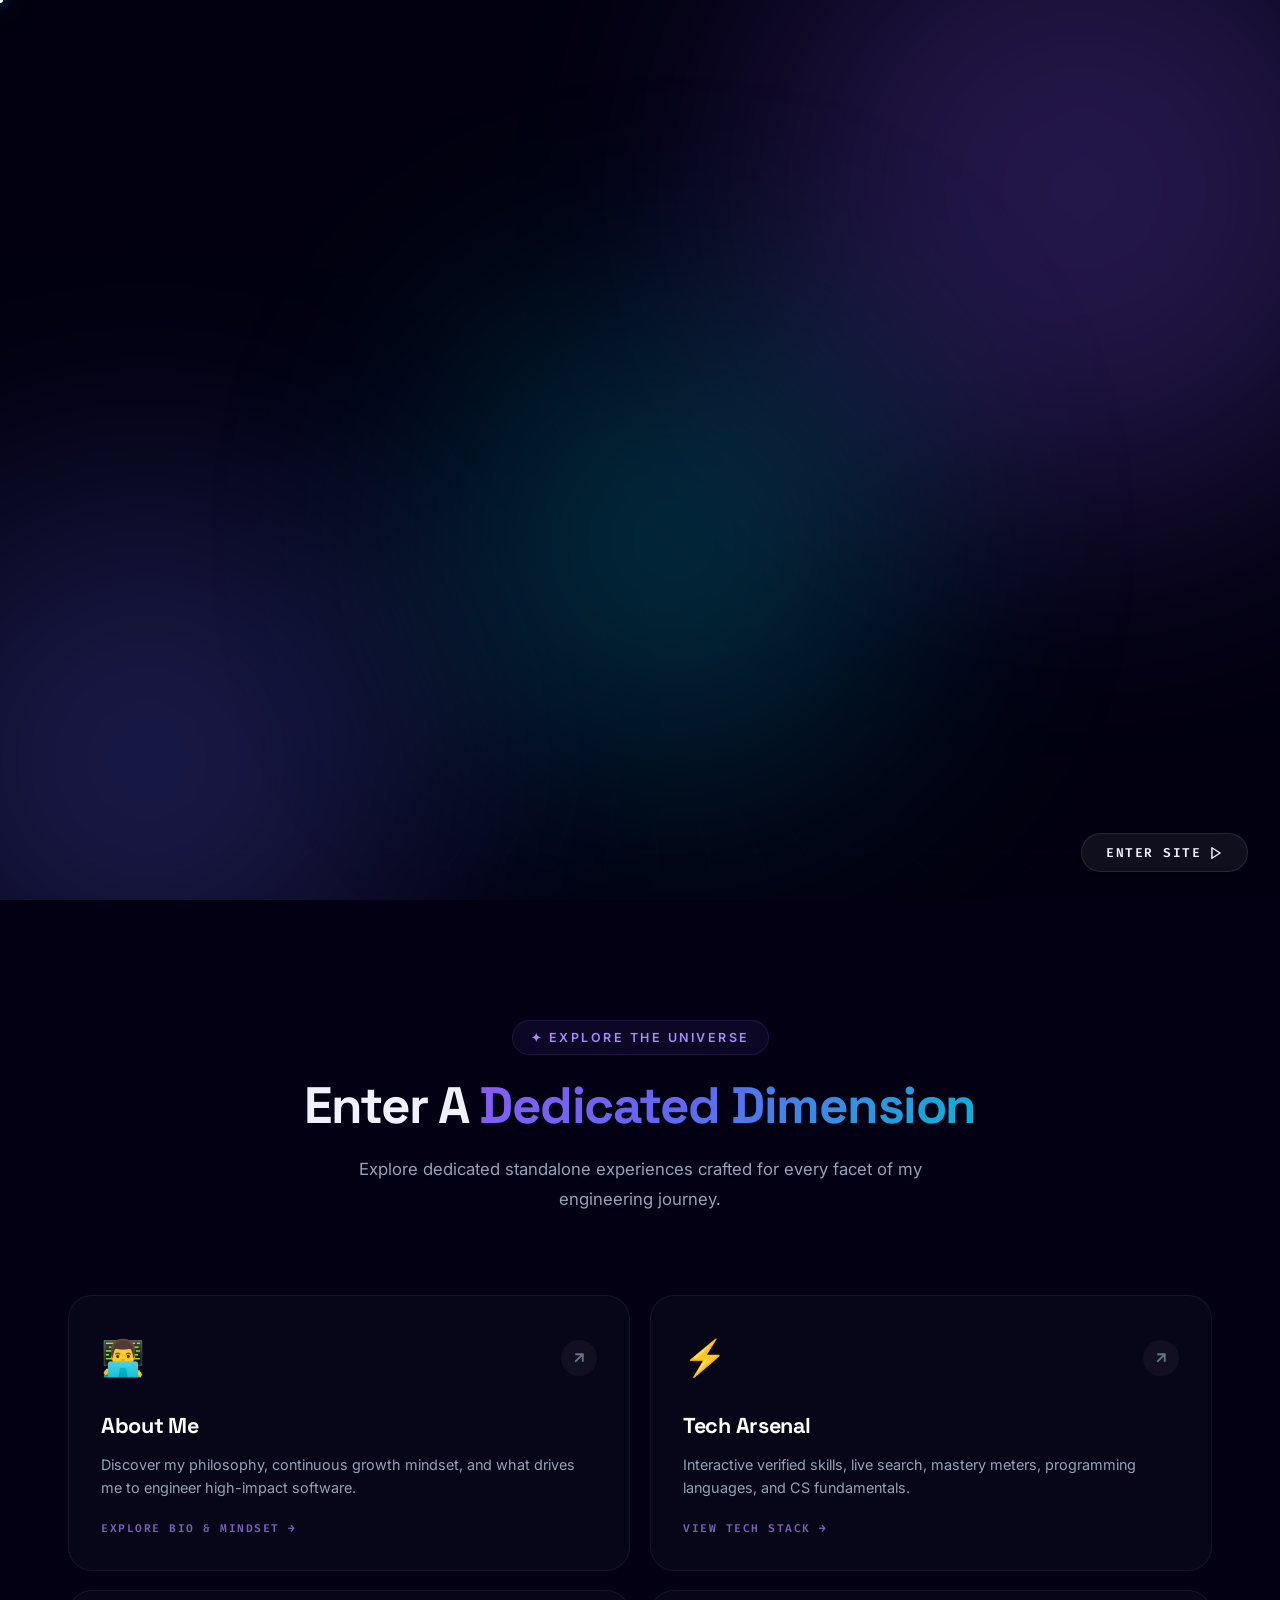
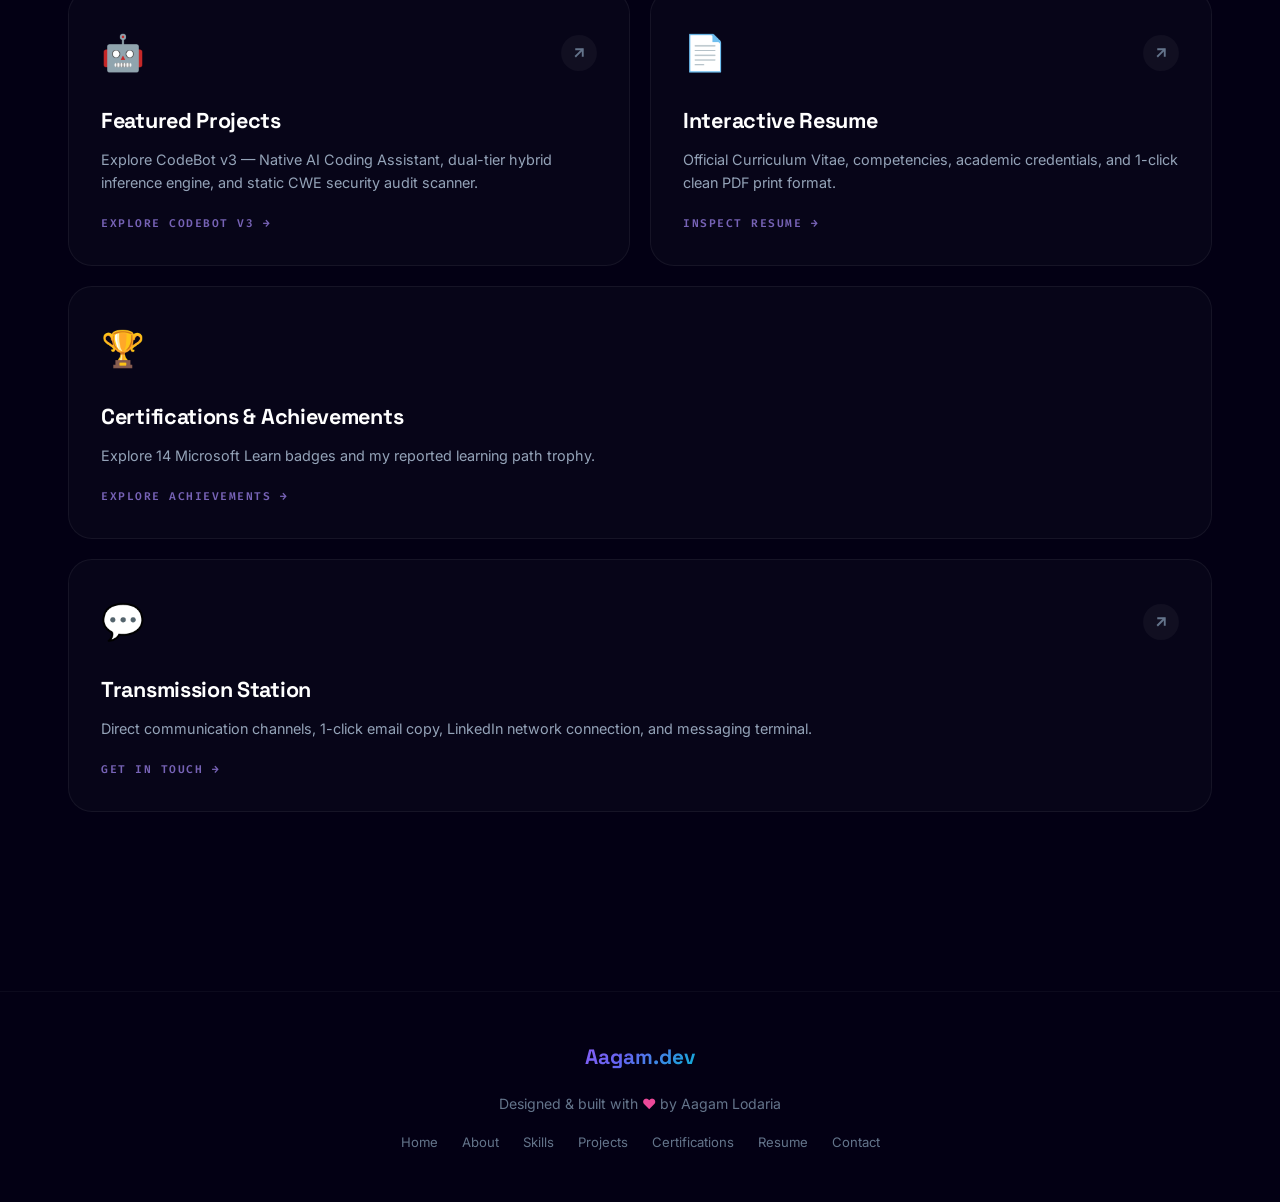
==== index.html @ 5f5c54a5 "Initial Portfolio Website Launch First official launch of my professional portfolio website." ====
<!DOCTYPE html>
<html lang="en">
<head>
  <meta charset="UTF-8">
  <meta name="viewport" content="width=device-width, initial-scale=1.0">
  <meta name="description" content="Aagam Lodaria — Software Engineer, Full Stack Developer & Data Analyst. Passionate about building digital experiences that make a difference.">
  <meta name="keywords" content="Aagam Lodaria, Software Engineer, Full Stack Developer, Data Analyst, Portfolio">
  <meta name="author" content="Aagam Lodaria">
  <meta name="theme-color" content="#7c3aed">

  <!-- Open Graph -->
  <meta property="og:title" content="Aagam Lodaria — Portfolio">
  <meta property="og:description" content="Software Engineer, Full Stack Developer & Data Analyst. Building digital experiences that make a difference.">
  <meta property="og:type" content="website">

  <title>Aagam Lodaria — Software Engineer & Developer</title>

  <link rel="stylesheet" href="style.css">
  <link rel="icon" href="data:image/svg+xml,<svg xmlns='http://www.w3.org/2000/svg' viewBox='0 0 100 100'><text y='.9em' font-size='90'>⚡</text></svg>">
</head>
<body data-theme="violet">

  <!-- Interactive Background Canvas (Neural / Hyperspace / Matrix) -->
  <canvas id="neuroCanvas"></canvas>

  <!-- Custom Magnetic Cursor -->
  <div class="cursor-dot" id="cursorDot"></div>
  <div class="cursor-ring" id="cursorRing"></div>

  <!-- ===== INTRO / SPLASH SCREEN (HYPERSPACE CYBER-GATE) ===== -->
  <div class="intro-screen" id="introScreen">
    <!-- Skip to Site Button -->
    <button class="intro-skip" id="introSkip" aria-label="Enter Site">
      <span>ENTER SITE</span>
      <svg width="14" height="14" viewBox="0 0 24 24" fill="none" stroke="currentColor" stroke-width="2.5" stroke-linecap="round" stroke-linejoin="round"><polygon points="5 3 19 12 5 21 5 3"/></svg>
    </button>

    <div class="intro-bg">
      <div class="intro-orb intro-orb-1"></div>
      <div class="intro-orb intro-orb-2"></div>
      <div class="intro-orb intro-orb-3"></div>
      <div class="intro-grid-perspective"></div>
    </div>

    <!-- Stage 1: "PORTFOLIO" 3D Chromatic Assembling Text -->
    <div class="intro-text-wrapper" id="introTextWrapper">
      <div class="intro-line-top" id="introLineTop"></div>
      <h1 class="intro-title" id="introTitle">
        <span class="intro-letter" data-letter="P">P</span>
        <span class="intro-letter" data-letter="O">O</span>
        <span class="intro-letter" data-letter="R">R</span>
        <span class="intro-letter" data-letter="T">T</span>
        <span class="intro-letter" data-letter="F">F</span>
        <span class="intro-letter" data-letter="O">O</span>
        <span class="intro-letter" data-letter="L">L</span>
        <span class="intro-letter" data-letter="I">I</span>
        <span class="intro-letter" data-letter="O">O</span>
      </h1>
      <div class="intro-subtitle" id="introSubtitle" data-text="AAGAM LODARIA">AAGAM LODARIA</div>
      <div class="intro-line-bottom" id="introLineBottom"></div>
      <div class="intro-loader-bar">
        <div class="intro-loader-fill" id="introLoaderFill"></div>
      </div>
    </div>

    <!-- Stage 2: 3D Holographic Photo Portal Reveal -->
    <div class="intro-photo-wrapper" id="introPhotoWrapper">
      <!-- Cyber Gyro Rings -->
      <div class="intro-photo-ring intro-ring-outer" id="introRingOuter">
        <div class="ring-tick ring-tick-0"></div>
        <div class="ring-tick ring-tick-90"></div>
        <div class="ring-tick ring-tick-180"></div>
        <div class="ring-tick ring-tick-270"></div>
      </div>
      <div class="intro-photo-ring intro-ring-mid" id="introRingMid"></div>
      <div class="intro-photo-ring intro-ring-inner" id="introRingInner"></div>
      
      <!-- Photo Container with Holographic Scan -->
      <div class="intro-photo" id="introPhoto">
        <img src="assets/images/aagam-photo.jpg" alt="Aagam Lodaria">
        <div class="intro-photo-scanner"></div>
        <div class="intro-photo-glitch"></div>
      </div>

      <div class="intro-photo-name" id="introPhotoName">Aagam Lodaria</div>
      <div class="intro-photo-role" id="introPhotoRole">Software Engineer · Full Stack Developer · Data Analyst</div>
    </div>

    <!-- Stage 3 Warp Flare Shockwave -->
    <div class="intro-shockwave" id="introShockwave"></div>
  </div>

  <!-- Scroll Progress Bar -->
  <div class="scroll-progress" id="scrollProgress"></div>

  <!-- Navigation -->
  <nav class="navbar" id="navbar">
    <div class="container">
      <a href="index.html" class="nav-logo">
        <span class="logo-bracket">&lt;</span>Aagam<span class="logo-dot">.dev</span><span class="logo-bracket">/&gt;</span>
      </a>
      <ul class="nav-links" id="navLinks">
        <li><a href="index.html" class="nav-link active">Home</a></li>
        <li><a href="about.html" class="nav-link">About</a></li>
        <li><a href="skills.html" class="nav-link">Skills</a></li>
        <li><a href="projects.html" class="nav-link">Projects</a></li>
        <li><a href="certifications.html" class="nav-link">Certifications</a></li>
        <li><a href="resume.html" class="nav-link">Resume</a></li>
        <li><a href="contact.html" class="nav-link nav-cta">Contact</a></li>
      </ul>
      <div class="nav-actions">
        <div class="nav-toggle" id="navToggle">
          <span></span>
          <span></span>
          <span></span>
        </div>
      </div>
    </div>
    <div class="nav-overlay" id="navOverlay"></div>
  </nav>

  <main id="mainContent">

    <!-- ===== HERO SECTION ===== -->
    <section class="hero" id="hero">
      <div class="hero-bg">
        <div class="hero-orb"></div>
        <div class="hero-orb"></div>
        <div class="hero-orb"></div>
        <div class="hero-orb"></div>
      </div>
      <div class="hero-grid"></div>

      <div class="container">
        <div class="hero-content-grid">
          <div class="hero-content">
            <div class="hero-greeting">
              <span class="wave">👋</span>
              <span>Hello, I'm</span>
            </div>
            <h1 class="hero-name">
              Aagam<br>
              <span class="highlight">Lodaria</span>
            </h1>
            <div class="hero-typing-wrapper">
              <span class="typed-text" id="typedText"></span>
              <span class="typing-cursor"></span>
            </div>
            <p class="hero-description">
              Passionate about technology, problem-solving, and building digital experiences
              that make a difference. Turning complex ideas into elegant solutions.
            </p>
            <div class="hero-cta">
              <a href="skills.html" class="btn btn-primary">
                <svg width="18" height="18" viewBox="0 0 24 24" fill="none" stroke="currentColor" stroke-width="2" stroke-linecap="round" stroke-linejoin="round"><polygon points="13 2 3 14 12 14 11 22 21 10 12 10 13 2"/></svg>
                Explore Tech Arsenal
              </a>
              <a href="projects.html" class="btn btn-secondary">
                <svg width="18" height="18" viewBox="0 0 24 24" fill="none" stroke="currentColor" stroke-width="2" stroke-linecap="round" stroke-linejoin="round"><polygon points="5 3 19 12 5 21 5 3"/></svg>
                Featured Projects
              </a>
            </div>
          </div>

          <!-- Hero Photo with 3D Orbital Floating Badges -->
          <div class="hero-photo-wrapper" id="heroPhotoWrapper">
            <div class="hero-photo-glow"></div>
            <div class="hero-gyro-ring hero-gyro-1"></div>
            <div class="hero-gyro-ring hero-gyro-2"></div>
            <div class="hero-photo" id="heroPhotoEl">
              <img src="assets/images/aagam-photo.jpg" alt="Aagam Lodaria">
              <div class="hero-photo-shine"></div>
            </div>
            
            <!-- Orbiting 3D Tech Badges -->
            <div class="orbit-badge orbit-badge-1" data-parallax="25">
              <span class="badge-icon">⚡</span>
              <span>Full Stack</span>
            </div>
            <div class="orbit-badge orbit-badge-2" data-parallax="-20">
              <span class="badge-icon">💻</span>
              <span>Systems Core</span>
            </div>
            <div class="orbit-badge orbit-badge-3" data-parallax="18">
              <span class="badge-icon">🧠</span>
              <span>DSA & OOP</span>
            </div>
            <div class="orbit-badge orbit-badge-4" data-parallax="-22">
              <span class="badge-icon">🚀</span>
              <span>Software Eng</span>
            </div>

            <div class="hero-photo-dots"></div>
          </div>
        </div>
      </div>

      <div class="scroll-indicator">
        <div class="mouse"></div>
        <span>Scroll</span>
      </div>
    </section>

    <!-- ===== EXPLORE DIMENSIONS (FEATURE GATEWAYS) ===== -->
    <section class="section-portals" id="portals">
      <div class="container">
        <div class="section-header reveal">
          <div class="section-label">✦ Explore The Universe</div>
          <h2 class="section-title">
            Enter A <span class="gradient-text">Dedicated Dimension</span>
          </h2>
          <p class="section-subtitle">
            Explore dedicated standalone experiences crafted for every facet of my engineering journey.
          </p>
        </div>

        <div class="portals-grid" style="grid-template-columns: repeat(2, 1fr);">
          <!-- 1. About Portal -->
          <a href="about.html" class="portal-card reveal reveal-delay-1">
            <div class="portal-card-top">
              <span class="portal-icon">👨‍💻</span>
              <div class="portal-arrow">
                <svg width="18" height="18" viewBox="0 0 24 24" fill="none" stroke="currentColor" stroke-width="2.5"><line x1="7" y1="17" x2="17" y2="7"/><polyline points="7 7 17 7 17 17"/></svg>
              </div>
            </div>
            <div>
              <h3>About Me</h3>
              <p>Discover my philosophy, continuous growth mindset, and what drives me to engineer high-impact software.</p>
            </div>
            <span class="portal-tag">Explore Bio & Mindset →</span>
          </a>

          <!-- 2. Skills Portal -->
          <a href="skills.html" class="portal-card reveal reveal-delay-2">
            <div class="portal-card-top">
              <span class="portal-icon">⚡</span>
              <div class="portal-arrow">
                <svg width="18" height="18" viewBox="0 0 24 24" fill="none" stroke="currentColor" stroke-width="2.5"><line x1="7" y1="17" x2="17" y2="7"/><polyline points="7 7 17 7 17 17"/></svg>
              </div>
            </div>
            <div>
              <h3>Tech Arsenal</h3>
              <p>Interactive verified skills, live search, mastery meters, programming languages, and CS fundamentals.</p>
            </div>
            <span class="portal-tag">View Tech Stack →</span>
          </a>

          <!-- 3. Projects Portal -->
          <a href="projects.html" class="portal-card reveal reveal-delay-1">
            <div class="portal-card-top">
              <span class="portal-icon">🤖</span>
              <div class="portal-arrow">
                <svg width="18" height="18" viewBox="0 0 24 24" fill="none" stroke="currentColor" stroke-width="2.5"><line x1="7" y1="17" x2="17" y2="7"/><polyline points="7 7 17 7 17 17"/></svg>
              </div>
            </div>
            <div>
              <h3>Featured Projects</h3>
              <p>Explore CodeBot v3 — Native AI Coding Assistant, dual-tier hybrid inference engine, and static CWE security audit scanner.</p>
            </div>
            <span class="portal-tag">Explore CodeBot v3 →</span>
          </a>

          <!-- 4. Resume Portal -->
          <a href="resume.html" class="portal-card reveal reveal-delay-2">
            <div class="portal-card-top">
              <span class="portal-icon">📄</span>
              <div class="portal-arrow">
                <svg width="18" height="18" viewBox="0 0 24 24" fill="none" stroke="currentColor" stroke-width="2.5"><line x1="7" y1="17" x2="17" y2="7"/><polyline points="7 7 17 7 17 17"/></svg>
              </div>
            </div>
            <div>
              <h3>Interactive Resume</h3>
              <p>Official Curriculum Vitae, competencies, academic credentials, and 1-click clean PDF print format.</p>
            </div>
            <span class="portal-tag">Inspect Resume →</span>
          </a>

          <a href="certifications.html" class="portal-card reveal reveal-delay-2" style="grid-column: 1 / -1;">
            <div class="portal-card-top"><span class="portal-icon">🏆</span></div>
            <div><h3>Certifications &amp; Achievements</h3><p>Explore 14 Microsoft Learn badges and my reported learning path trophy.</p></div>
            <span class="portal-tag">Explore Achievements →</span>
          </a>
          <!-- 5. Contact Portal -->
          <a href="contact.html" class="portal-card reveal reveal-delay-3" style="grid-column: 1 / -1;">
            <div class="portal-card-top">
              <span class="portal-icon">💬</span>
              <div class="portal-arrow">
                <svg width="18" height="18" viewBox="0 0 24 24" fill="none" stroke="currentColor" stroke-width="2.5"><line x1="7" y1="17" x2="17" y2="7"/><polyline points="7 7 17 7 17 17"/></svg>
              </div>
            </div>
            <div>
              <h3>Transmission Station</h3>
              <p>Direct communication channels, 1-click email copy, LinkedIn network connection, and messaging terminal.</p>
            </div>
            <span class="portal-tag">Get In Touch →</span>
          </a>
        </div>
      </div>
    </section>

  </main>

  <!-- Footer -->
  <footer class="footer">
    <div class="container">
      <div class="footer-content">
        <div class="footer-logo">Aagam.dev</div>
        <p class="footer-text">
          Designed & built with <span class="heart">♥</span> by Aagam Lodaria
        </p>
        <div class="footer-links">
          <a href="index.html">Home</a>
          <a href="about.html">About</a>
          <a href="skills.html">Skills</a>
          <a href="projects.html">Projects</a>
          <a href="certifications.html">Certifications</a>
          <a href="resume.html">Resume</a>
          <a href="contact.html">Contact</a>
        </div>
      </div>
    </div>
  </footer>

  <script src="script.js"></script>
</body>
</html>
---- style.css ----
/* ========================================
   AAGAM LODARIA - PORTFOLIO WEBSITE
   Ultra Modern Design System v2.0
   ======================================== */

/* === Google Fonts === */
@import url('https://fonts.googleapis.com/css2?family=Inter:wght@300;400;500;600;700;800;900&family=Fira+Code:wght@400;500;600;700&family=Outfit:wght@300;400;500;600;700;800;900&family=Space+Grotesk:wght@300;400;500;600;700&display=swap');

/* === CSS Custom Properties & Dynamic Themes === */
:root,
body[data-theme="violet"] {
  --bg-primary: #030014;
  --bg-secondary: #07051a;
  --bg-tertiary: #0c0926;
  --bg-card: rgba(15, 12, 41, 0.55);
  --bg-card-hover: rgba(25, 20, 60, 0.7);
  --bg-glass: rgba(10, 8, 25, 0.72);

  --accent-purple: #8b5cf6;
  --accent-blue: #6366f1;
  --accent-cyan: #06b6d4;
  --accent-pink: #ec4899;
  --accent-green: #10b981;
  --accent-core: #a78bfa;
  --accent-orange: #f59e0b;

  --gradient-primary: linear-gradient(135deg, #8b5cf6 0%, #6366f1 40%, #06b6d4 100%);
  --gradient-secondary: linear-gradient(135deg, #ec4899 0%, #8b5cf6 100%);
  --gradient-aurora: linear-gradient(135deg, #667eea 0%, #764ba2 25%, #f093fb 50%, #06b6d4 75%, #667eea 100%);
  --gradient-mesh: radial-gradient(at 40% 20%, hsla(268, 82%, 60%, 0.15) 0px, transparent 50%),
    radial-gradient(at 80% 0%, hsla(189, 80%, 50%, 0.12) 0px, transparent 50%),
    radial-gradient(at 0% 50%, hsla(339, 80%, 60%, 0.1) 0px, transparent 50%);
  --gradient-glow: linear-gradient(135deg, rgba(139, 92, 246, 0.2), rgba(99, 102, 241, 0.2), rgba(6, 182, 212, 0.2));

  --border-subtle: rgba(255, 255, 255, 0.06);
  --border-glow: rgba(139, 92, 246, 0.4);
  --shadow-glow: 0 0 50px rgba(139, 92, 246, 0.2);
  --shadow-glow-intense: 0 0 80px rgba(139, 92, 246, 0.35);
  --shadow-card: 0 8px 32px rgba(0, 0, 0, 0.3);
  --shadow-card-hover: 0 20px 60px rgba(0, 0, 0, 0.5), 0 0 40px rgba(139, 92, 246, 0.15);
}

body[data-theme="cyan"] {
  --bg-primary: #020a12;
  --bg-secondary: #041420;
  --bg-tertiary: #071e30;
  --bg-card: rgba(6, 20, 38, 0.55);
  --bg-card-hover: rgba(10, 32, 56, 0.7);
  --bg-glass: rgba(6, 16, 30, 0.72);

  --accent-purple: #06b6d4;
  --accent-blue: #0ea5e9;
  --accent-cyan: #14b8a6;
  --accent-pink: #38bdf8;
  --accent-green: #10b981;
  --accent-core: #22d3ee;

  --gradient-primary: linear-gradient(135deg, #06b6d4 0%, #0ea5e9 50%, #3b82f6 100%);
  --gradient-secondary: linear-gradient(135deg, #2dd4bf 0%, #06b6d4 100%);
  --gradient-glow: linear-gradient(135deg, rgba(6, 182, 212, 0.2), rgba(14, 165, 233, 0.2));

  --border-subtle: rgba(6, 182, 212, 0.1);
  --border-glow: rgba(6, 182, 212, 0.45);
  --shadow-glow: 0 0 50px rgba(6, 182, 212, 0.25);
  --shadow-glow-intense: 0 0 80px rgba(6, 182, 212, 0.4);
}

body[data-theme="matrix"] {
  --bg-primary: #020804;
  --bg-secondary: #041208;
  --bg-tertiary: #081e10;
  --bg-card: rgba(6, 24, 12, 0.55);
  --bg-card-hover: rgba(10, 36, 18, 0.7);
  --bg-glass: rgba(4, 14, 8, 0.72);

  --accent-purple: #10b981;
  --accent-blue: #059669;
  --accent-cyan: #34d399;
  --accent-pink: #6ee7b7;
  --accent-green: #22c55e;
  --accent-core: #4ade80;

  --gradient-primary: linear-gradient(135deg, #10b981 0%, #059669 50%, #34d399 100%);
  --gradient-secondary: linear-gradient(135deg, #22c55e 0%, #10b981 100%);
  --gradient-glow: linear-gradient(135deg, rgba(16, 185, 129, 0.2), rgba(52, 211, 153, 0.2));

  --border-subtle: rgba(16, 185, 129, 0.1);
  --border-glow: rgba(16, 185, 129, 0.45);
  --shadow-glow: 0 0 50px rgba(16, 185, 129, 0.25);
  --shadow-glow-intense: 0 0 80px rgba(16, 185, 129, 0.4);
}

body[data-theme="blaze"] {
  --bg-primary: #0a0404;
  --bg-secondary: #140808;
  --bg-tertiary: #1e0e0e;
  --bg-card: rgba(28, 10, 10, 0.55);
  --bg-card-hover: rgba(44, 16, 16, 0.7);
  --bg-glass: rgba(16, 6, 6, 0.72);

  --accent-purple: #f97316;
  --accent-blue: #ef4444;
  --accent-cyan: #fbbf24;
  --accent-pink: #f43f5e;
  --accent-green: #10b981;
  --accent-core: #fb923c;

  --gradient-primary: linear-gradient(135deg, #f97316 0%, #ef4444 50%, #fbbf24 100%);
  --gradient-secondary: linear-gradient(135deg, #f43f5e 0%, #f97316 100%);
  --gradient-glow: linear-gradient(135deg, rgba(249, 115, 22, 0.2), rgba(239, 68, 68, 0.2));

  --border-subtle: rgba(249, 115, 22, 0.1);
  --border-glow: rgba(249, 115, 22, 0.45);
  --shadow-glow: 0 0 50px rgba(249, 115, 22, 0.25);
  --shadow-glow-intense: 0 0 80px rgba(249, 115, 22, 0.4);
}

:root {
  --text-primary: #f0f0ff;
  --text-secondary: #94a3b8;
  --text-tertiary: #64748b;
  --text-accent: var(--accent-core);

  --section-padding: 120px 0;
  --container-max: 1200px;
  --container-padding: 0 28px;

  --font-primary: 'Inter', -apple-system, BlinkMacSystemFont, sans-serif;
  --font-display: 'Space Grotesk', 'Outfit', sans-serif;
  --font-mono: 'Fira Code', monospace;

  --radius-sm: 10px;
  --radius-md: 16px;
  --radius-lg: 24px;
  --radius-xl: 32px;
  --radius-full: 9999px;

  --transition-fast: 0.15s cubic-bezier(0.4, 0, 0.2, 1);
  --transition-base: 0.3s cubic-bezier(0.4, 0, 0.2, 1);
  --transition-slow: 0.6s cubic-bezier(0.16, 1, 0.3, 1);
  --transition-spring: 0.5s cubic-bezier(0.34, 1.56, 0.64, 1);
}

/* === Reset & Base === */
*,
*::before,
*::after {
  margin: 0;
  padding: 0;
  box-sizing: border-box;
}

html {
  scroll-behavior: smooth;
  scrollbar-width: thin;
  scrollbar-color: var(--accent-purple) transparent;
}

html::-webkit-scrollbar {
  width: 5px;
}

html::-webkit-scrollbar-track {
  background: transparent;
}

html::-webkit-scrollbar-thumb {
  background: var(--accent-purple);
  border-radius: 3px;
}

body {
  font-family: var(--font-primary);
  background-color: var(--bg-primary);
  color: var(--text-primary);
  line-height: 1.7;
  overflow-x: hidden;
  -webkit-font-smoothing: antialiased;
  -moz-osx-font-smoothing: grayscale;
  transition: background-color 0.5s ease, color 0.5s ease;
}

body.intro-active {
  overflow: hidden;
}

/* Noise texture overlay for premium feel */
body::after {
  content: '';
  position: fixed;
  inset: 0;
  background-image: url("data:image/svg+xml,%3Csvg viewBox='0 0 256 256' xmlns='http://www.w3.org/2000/svg'%3E%3Cfilter id='noiseFilter'%3E%3CfeTurbulence type='fractalNoise' baseFrequency='0.9' numOctaves='4' stitchTiles='stitch'/%3E%3C/filter%3E%3Crect width='100%25' height='100%25' filter='url(%23noiseFilter)' opacity='0.03'/%3E%3C/svg%3E");
  pointer-events: none;
  z-index: 99998;
  opacity: 0.4;
}

::selection {
  background: rgba(139, 92, 246, 0.35);
  color: #fff;
}

a {
  text-decoration: none;
  color: inherit;
}

img {
  max-width: 100%;
  display: block;
}

ul {
  list-style: none;
}

.container {
  max-width: var(--container-max);
  margin: 0 auto;
  padding: var(--container-padding);
}


/* === Interactive Neural Background Canvas === */
#neuroCanvas {
  position: fixed;
  inset: 0;
  width: 100vw;
  height: 100vh;
  z-index: 0;
  pointer-events: none;
  opacity: 0.7;
}

/* === Matrix Rain Canvas (Easter Egg) === */
#matrixCanvas {
  position: fixed;
  inset: 0;
  width: 100vw;
  height: 100vh;
  z-index: 99990;
  pointer-events: none;
  opacity: 0;
  transition: opacity 0.5s ease;
}

#matrixCanvas.active {
  opacity: 0.92;
  pointer-events: auto;
}


/* === Custom Magnetic Fluid Cursor === */
.cursor-dot {
  position: fixed;
  top: 0;
  left: 0;
  width: 6px;
  height: 6px;
  background: #fff;
  box-shadow: 0 0 12px var(--accent-cyan), 0 0 30px var(--accent-purple);
  border-radius: 50%;
  pointer-events: none;
  z-index: 999999;
  transform: translate(-50%, -50%);
  transition: opacity 0.2s ease, transform 0.05s linear;
  mix-blend-mode: difference;
}

.cursor-ring {
  position: fixed;
  top: 0;
  left: 0;
  width: 36px;
  height: 36px;
  border: 1.5px solid rgba(139, 92, 246, 0.5);
  box-shadow: 0 0 20px rgba(139, 92, 246, 0.15);
  border-radius: 50%;
  pointer-events: none;
  z-index: 999998;
  transform: translate(-50%, -50%);
  transition: width 0.35s var(--transition-spring), height 0.35s var(--transition-spring), border-color 0.25s ease, background 0.25s ease;
}

.cursor-ring.hover-active {
  width: 60px;
  height: 60px;
  border-color: var(--accent-cyan);
  background: rgba(6, 182, 212, 0.06);
  backdrop-filter: blur(4px);
}

.cursor-ring.click-active {
  transform: translate(-50%, -50%) scale(0.7);
}

/* Screen click shockwave */
.click-ripple {
  position: fixed;
  border-radius: 50%;
  border: 1px solid var(--accent-cyan);
  pointer-events: none;
  z-index: 999990;
  animation: ripple-spread 0.6s cubic-bezier(0.1, 0.8, 0.3, 1) forwards;
}

@keyframes ripple-spread {
  0% {
    width: 0;
    height: 0;
    opacity: 1;
    transform: translate(-50%, -50%) scale(0);
  }

  100% {
    width: 120px;
    height: 120px;
    opacity: 0;
    transform: translate(-50%, -50%) scale(1);
  }
}

@media (pointer: coarse) {

  .cursor-dot,
  .cursor-ring {
    display: none;
  }
}


/* =============================================
   SCROLL PROGRESS BAR
   ============================================= */
.scroll-progress {
  position: fixed;
  top: 0;
  left: 0;
  height: 2px;
  width: 0%;
  background: var(--gradient-primary);
  z-index: 100000;
  transition: width 0.05s linear;
  box-shadow: 0 0 12px var(--accent-purple);
}


/* =============================================
   HYPERSPACE INTRO / SPLASH SCREEN
   ============================================= */
.intro-screen {
  position: fixed;
  inset: 0;
  z-index: 99999;
  background: #020010;
  display: flex;
  align-items: center;
  justify-content: center;
  overflow: hidden;
  perspective: 1200px;
}

.intro-screen.phase-exit {
  animation: intro-dimensional-warp 1.1s cubic-bezier(0.76, 0, 0.24, 1) forwards;
}

.intro-skip {
  position: absolute;
  bottom: 28px;
  right: 32px;
  z-index: 50;
  display: inline-flex;
  align-items: center;
  gap: 8px;
  padding: 10px 24px;
  background: rgba(255, 255, 255, 0.06);
  border: 1px solid rgba(255, 255, 255, 0.1);
  border-radius: var(--radius-full);
  color: var(--text-primary);
  font-family: var(--font-mono);
  font-size: 0.8rem;
  font-weight: 600;
  letter-spacing: 1.5px;
  cursor: pointer;
  transition: var(--transition-base);
  backdrop-filter: blur(16px);
  -webkit-backdrop-filter: blur(16px);
}

.intro-skip:hover {
  background: var(--gradient-primary);
  border-color: transparent;
  box-shadow: var(--shadow-glow);
  transform: translateY(-2px);
}

/* Background Glowing Orbs & Cyber 3D Grid */
.intro-bg {
  position: absolute;
  inset: 0;
  overflow: hidden;
}

.intro-orb {
  position: absolute;
  border-radius: 50%;
  filter: blur(130px);
  opacity: 0;
  animation: intro-orb-appear 1.8s ease forwards;
}

.intro-orb-1 {
  width: 650px;
  height: 650px;
  background: var(--accent-purple);
  top: -15%;
  right: -10%;
  animation-delay: 0.2s;
}

.intro-orb-2 {
  width: 550px;
  height: 550px;
  background: var(--accent-blue);
  bottom: -15%;
  left: -10%;
  animation-delay: 0.4s;
}

.intro-orb-3 {
  width: 450px;
  height: 450px;
  background: var(--accent-cyan);
  top: 35%;
  left: 35%;
  animation-delay: 0.6s;
}

.intro-grid-perspective {
  position: absolute;
  inset: 0;
  background-image:
    linear-gradient(rgba(139, 92, 246, 0.05) 1px, transparent 1px),
    linear-gradient(90deg, rgba(139, 92, 246, 0.05) 1px, transparent 1px);
  background-size: 60px 60px;
  transform: perspective(600px) rotateX(65deg) translateY(-80px);
  transform-origin: center bottom;
  opacity: 0.35;
  mask-image: linear-gradient(to top, rgba(0, 0, 0, 1) 0%, transparent 80%);
  -webkit-mask-image: linear-gradient(to top, rgba(0, 0, 0, 1) 0%, transparent 80%);
}

/* Stage 1: PORTFOLIO 3D Chromatic Text */
.intro-text-wrapper {
  position: absolute;
  display: flex;
  flex-direction: column;
  align-items: center;
  gap: 18px;
  z-index: 2;
  transform-style: preserve-3d;
  transition: opacity 0.8s ease, transform 0.8s cubic-bezier(0.16, 1, 0.3, 1);
}

.intro-badge,
.intro-biometric-tag {
  display: none !important;
}

.intro-line-top,
.intro-line-bottom {
  width: 0;
  height: 2px;
  background: var(--gradient-primary);
  box-shadow: 0 0 10px var(--accent-purple);
  transition: width 1s cubic-bezier(0.16, 1, 0.3, 1);
}

.intro-line-top.visible,
.intro-line-bottom.visible {
  width: 280px;
}

.intro-title {
  font-family: var(--font-display);
  font-size: clamp(3.8rem, 11vw, 8.5rem);
  font-weight: 900;
  letter-spacing: 16px;
  text-transform: uppercase;
  display: flex;
  overflow: visible;
  perspective: 1000px;
  margin: 8px 0;
  text-shadow: 0 0 40px rgba(139, 92, 246, 0.4);
}

.intro-letter {
  display: inline-block;
  background: var(--gradient-primary);
  -webkit-background-clip: text;
  -webkit-text-fill-color: transparent;
  background-clip: text;
  opacity: 0;
  transform: translateZ(-300px) rotateX(-90deg) scale(0.3);
  position: relative;
  transition: transform 0.3s ease, filter 0.3s ease;
}

.intro-letter.animate {
  animation: letter-warp-assemble 0.7s cubic-bezier(0.34, 1.56, 0.64, 1) forwards;
}

.intro-letter:hover {
  transform: translateY(-12px) scale(1.15) rotateZ(5deg);
  filter: drop-shadow(0 0 20px var(--accent-cyan));
}

.intro-subtitle {
  font-family: var(--font-mono);
  font-size: clamp(0.9rem, 2vw, 1.35rem);
  font-weight: 500;
  letter-spacing: 8px;
  text-transform: uppercase;
  color: var(--text-secondary);
  opacity: 0;
  transform: translateY(12px);
  transition: all 0.8s ease;
}

.intro-subtitle.visible {
  opacity: 1;
  transform: translateY(0);
}

.intro-loader-bar {
  width: 180px;
  height: 3px;
  background: rgba(255, 255, 255, 0.06);
  border-radius: var(--radius-full);
  overflow: hidden;
  margin-top: 10px;
}

.intro-loader-fill {
  width: 0%;
  height: 100%;
  background: var(--gradient-primary);
  box-shadow: 0 0 10px var(--accent-cyan);
  transition: width 0.1s linear;
}

.intro-text-wrapper.fade-out {
  animation: intro-stage1-zoom-through 0.9s cubic-bezier(0.7, 0, 0.3, 1) forwards;
}

@keyframes letter-warp-assemble {
  0% {
    opacity: 0;
    transform: translateZ(-400px) translateY(80px) rotateX(-90deg) rotateY(-40deg);
    filter: blur(12px) drop-shadow(-4px 0 0 rgba(236, 72, 153, 0.8)) drop-shadow(4px 0 0 rgba(6, 182, 212, 0.8));
  }

  60% {
    opacity: 1;
    transform: translateZ(40px) translateY(-10px) rotateX(10deg) rotateY(5deg);
    filter: blur(0) drop-shadow(-2px 0 0 rgba(236, 72, 153, 0.6)) drop-shadow(2px 0 0 rgba(6, 182, 212, 0.6));
  }

  100% {
    opacity: 1;
    transform: translateZ(0) translateY(0) rotateX(0deg) rotateY(0deg);
    filter: drop-shadow(0 0 15px rgba(139, 92, 246, 0.5));
  }
}

@keyframes intro-stage1-zoom-through {
  0% {
    opacity: 1;
    transform: translateZ(0) scale(1);
    filter: blur(0);
  }

  100% {
    opacity: 0;
    transform: translateZ(600px) scale(2.5);
    filter: blur(20px);
  }
}

/* Stage 2: Holographic Photo Portal */
.intro-photo-wrapper {
  position: absolute;
  display: flex;
  flex-direction: column;
  align-items: center;
  gap: 20px;
  z-index: 2;
  opacity: 0;
  pointer-events: none;
  perspective: 1000px;
  transform: translateZ(-200px) scale(0.6);
  transition: all 1s cubic-bezier(0.16, 1, 0.3, 1);
}

.intro-photo-wrapper.visible {
  opacity: 1;
  pointer-events: auto;
  transform: translateZ(0) scale(1);
}

.intro-photo-ring {
  position: absolute;
  border-radius: 50%;
  pointer-events: none;
}

.intro-ring-outer {
  width: 290px;
  height: 290px;
  top: 50%;
  left: 50%;
  transform: translate(-50%, -70%);
  border: 1.5px dashed rgba(139, 92, 246, 0.35);
  box-shadow: 0 0 35px rgba(139, 92, 246, 0.15);
  animation: gyro-spin-clockwise 14s linear infinite;
}

.intro-ring-mid {
  width: 250px;
  height: 250px;
  top: 50%;
  left: 50%;
  transform: translate(-50%, -70%);
  border: 1px solid rgba(6, 182, 212, 0.25);
  border-top-color: transparent;
  border-bottom-color: transparent;
  animation: gyro-spin-counter 9s linear infinite;
}

.intro-ring-inner {
  width: 220px;
  height: 220px;
  top: 50%;
  left: 50%;
  transform: translate(-50%, -70%);
  border: 1.5px solid rgba(59, 130, 246, 0.2);
  box-shadow: inset 0 0 25px rgba(59, 130, 246, 0.2);
  animation: gyro-pulse 3s ease-in-out infinite alternate;
}

.ring-tick {
  position: absolute;
  width: 5px;
  height: 5px;
  background: var(--accent-cyan);
  border-radius: 50%;
  box-shadow: 0 0 10px var(--accent-cyan);
}

.ring-tick-0 {
  top: -3px;
  left: calc(50% - 3px);
}

.ring-tick-90 {
  top: calc(50% - 3px);
  right: -3px;
}

.ring-tick-180 {
  bottom: -3px;
  left: calc(50% - 3px);
}

.ring-tick-270 {
  top: calc(50% - 3px);
  left: -3px;
}

@keyframes gyro-spin-clockwise {
  from {
    transform: translate(-50%, -70%) rotate(0deg);
  }

  to {
    transform: translate(-50%, -70%) rotate(360deg);
  }
}

@keyframes gyro-spin-counter {
  from {
    transform: translate(-50%, -70%) rotate(360deg);
  }

  to {
    transform: translate(-50%, -70%) rotate(0deg);
  }
}

@keyframes gyro-pulse {
  0% {
    transform: translate(-50%, -70%) scale(0.96);
    opacity: 0.5;
  }

  100% {
    transform: translate(-50%, -70%) scale(1.04);
    opacity: 1;
  }
}

.intro-photo {
  width: 195px;
  height: 195px;
  border-radius: 50%;
  overflow: hidden;
  position: relative;
  border: 3px solid rgba(139, 92, 246, 0.5);
  box-shadow: 0 0 70px rgba(139, 92, 246, 0.35), 0 0 140px rgba(6, 182, 212, 0.2);
  opacity: 0;
  transform: scale(0.4) rotate(-15deg);
  transition: all 1.2s cubic-bezier(0.34, 1.56, 0.64, 1);
}

.intro-photo.visible {
  opacity: 1;
  transform: scale(1) rotate(0deg);
}

.intro-photo img {
  width: 100%;
  height: 100%;
  object-fit: cover;
  object-position: center top;
}

.intro-photo-scanner {
  position: absolute;
  top: 0;
  left: 0;
  width: 100%;
  height: 4px;
  background: linear-gradient(90deg, transparent, #10b981, #fff, #10b981, transparent);
  box-shadow: 0 0 15px #10b981, 0 0 30px #10b981;
  animation: biometric-sweep 2s ease-in-out infinite alternate;
  opacity: 0.85;
}

@keyframes biometric-sweep {
  0% {
    top: 0%;
  }

  100% {
    top: 96%;
  }
}

.intro-photo-glitch {
  position: absolute;
  inset: 0;
  background: transparent;
}

.intro-photo-name {
  font-family: var(--font-display);
  font-size: clamp(1.8rem, 4vw, 2.4rem);
  font-weight: 800;
  letter-spacing: -0.5px;
  background: var(--gradient-primary);
  -webkit-background-clip: text;
  -webkit-text-fill-color: transparent;
  background-clip: text;
  opacity: 0;
  transform: translateY(15px);
  transition: all 0.8s ease;
  margin-top: 4px;
}

.intro-photo-name.visible {
  opacity: 1;
  transform: translateY(0);
}

.intro-photo-role {
  font-family: var(--font-mono);
  font-size: 0.88rem;
  color: var(--text-secondary);
  letter-spacing: 1.5px;
  text-align: center;
  opacity: 0;
  transform: translateY(15px);
  transition: all 0.8s ease;
}

.intro-photo-role.visible {
  opacity: 1;
  transform: translateY(0);
}

/* Stage 3 Shockwave */
.intro-shockwave {
  position: absolute;
  top: 50%;
  left: 50%;
  width: 0;
  height: 0;
  border-radius: 50%;
  background: radial-gradient(circle, rgba(255, 255, 255, 0.9) 0%, rgba(6, 182, 212, 0.7) 30%, rgba(139, 92, 246, 0.5) 60%, transparent 80%);
  transform: translate(-50%, -50%);
  pointer-events: none;
  opacity: 0;
  z-index: 100;
}

.intro-shockwave.trigger {
  animation: shockwave-blast 1.2s cubic-bezier(0.16, 1, 0.3, 1) forwards;
}

@keyframes shockwave-blast {
  0% {
    width: 0;
    height: 0;
    opacity: 1;
  }

  50% {
    opacity: 0.9;
  }

  100% {
    width: 350vmax;
    height: 350vmax;
    opacity: 0;
  }
}

@keyframes intro-dimensional-warp {
  0% {
    opacity: 1;
    transform: scale(1);
    filter: brightness(1) blur(0px);
  }

  30% {
    filter: brightness(2) blur(4px);
  }

  100% {
    opacity: 0;
    transform: scale(1.15);
    filter: brightness(3) blur(20px);
    pointer-events: none;
  }
}


/* =============================================
   NAVBAR — Ultra Modern Floating Glass
   ============================================= */
.navbar {
  position: fixed;
  top: 0;
  width: 100%;
  z-index: 10000;
  padding: 20px 0;
  transition: all 0.4s cubic-bezier(0.16, 1, 0.3, 1);
}

.navbar.scrolled {
  padding: 10px 0;
  background: rgba(3, 0, 20, 0.65);
  backdrop-filter: blur(24px) saturate(180%);
  -webkit-backdrop-filter: blur(24px) saturate(180%);
  border-bottom: 1px solid rgba(255, 255, 255, 0.04);
}

.navbar .container {
  display: flex;
  align-items: center;
  justify-content: space-between;
}

.nav-logo {
  font-family: var(--font-display);
  font-size: 1.5rem;
  font-weight: 800;
  letter-spacing: -0.5px;
  background: var(--gradient-primary);
  -webkit-background-clip: text;
  -webkit-text-fill-color: transparent;
  background-clip: text;
  position: relative;
}

.nav-logo .logo-bracket {
  color: var(--accent-cyan);
  font-family: var(--font-mono);
  font-weight: 600;
  opacity: 0.8;
}

.nav-logo .logo-dot {
  color: var(--accent-core);
  font-weight: 500;
}

.nav-links {
  display: flex;
  align-items: center;
  gap: 4px;
  background: rgba(255, 255, 255, 0.03);
  border: 1px solid rgba(255, 255, 255, 0.06);
  border-radius: var(--radius-full);
  padding: 4px;
  backdrop-filter: blur(12px);
  -webkit-backdrop-filter: blur(12px);
}

.nav-link {
  padding: 8px 20px;
  border-radius: var(--radius-full);
  font-size: 0.88rem;
  font-weight: 500;
  color: var(--text-secondary);
  transition: all 0.3s ease;
  position: relative;
}

.nav-link:hover {
  color: var(--text-primary);
}

.nav-link.active {
  color: #fff;
  background: rgba(139, 92, 246, 0.2);
  box-shadow: inset 0 0 20px rgba(139, 92, 246, 0.15);
}

.nav-link.nav-cta {
  background: var(--gradient-primary);
  color: #fff;
  padding: 8px 24px;
  font-weight: 600;
}

.nav-link.nav-cta:hover {
  box-shadow: 0 0 24px rgba(139, 92, 246, 0.4);
  transform: translateY(-1px);
}

/* Navigation Dropdown Menu */
.nav-dropdown-wrapper {
  position: relative;
  display: inline-flex;
  align-items: center;
}

.nav-dropdown-btn {
  display: inline-flex;
  align-items: center;
  gap: 5px;
  background: transparent;
  border: none;
  padding: 8px 16px;
  border-radius: var(--radius-full);
  font-size: 0.88rem;
  font-weight: 500;
  color: var(--text-secondary);
  cursor: pointer;
  font-family: inherit;
  transition: var(--transition-base);
}

.nav-dropdown-btn:hover,
.nav-dropdown-wrapper:hover .nav-dropdown-btn,
.nav-dropdown-btn.active {
  color: var(--text-primary);
  background: rgba(255, 255, 255, 0.05);
}

.nav-dropdown-arrow {
  font-size: 0.72rem;
  transition: transform var(--transition-fast);
}

.nav-dropdown-wrapper:hover .nav-dropdown-arrow {
  transform: rotate(180deg);
}

.nav-dropdown-menu {
  position: absolute;
  top: 100%;
  left: 50%;
  transform: translateX(-50%) translateY(12px);
  background: rgba(12, 8, 30, 0.9);
  backdrop-filter: blur(24px);
  -webkit-backdrop-filter: blur(24px);
  border: 1px solid rgba(255, 255, 255, 0.08);
  border-radius: 16px;
  padding: 8px;
  min-width: 220px;
  opacity: 0;
  visibility: hidden;
  pointer-events: none;
  box-shadow: 0 24px 48px rgba(0, 0, 0, 0.5), 0 0 0 1px rgba(255, 255, 255, 0.04);
  transition: all var(--transition-fast);
  z-index: 1000;
  display: flex;
  flex-direction: column;
  gap: 2px;
}

.nav-dropdown-wrapper:hover .nav-dropdown-menu,
.nav-dropdown-wrapper:focus-within .nav-dropdown-menu {
  opacity: 1;
  visibility: visible;
  pointer-events: auto;
  transform: translateX(-50%) translateY(6px);
}

.nav-dropdown-link {
  display: flex !important;
  align-items: center !important;
  gap: 10px !important;
  padding: 10px 14px !important;
  border-radius: 10px !important;
  color: var(--text-secondary) !important;
  text-decoration: none !important;
  font-size: 0.88rem !important;
  font-weight: 500 !important;
  transition: all var(--transition-fast) !important;
  width: 100% !important;
}

.nav-dropdown-link:hover,
.nav-dropdown-link.active {
  background: rgba(139, 92, 246, 0.12) !important;
  color: #fff !important;
  transform: translateX(3px);
}

.nav-dropdown-link .dropdown-icon {
  font-size: 1rem;
}

/* Nav actions & Mobile Toggle */
.nav-actions {
  display: flex;
  align-items: center;
  gap: 16px;
}

.nav-toggle {
  display: none;
  flex-direction: column;
  gap: 5px;
  cursor: pointer;
  padding: 5px;
  z-index: 1001;
}

.nav-toggle span {
  width: 24px;
  height: 2px;
  background: var(--text-primary);
  border-radius: 2px;
  transition: var(--transition-base);
}

.nav-toggle.active span:nth-child(1) {
  transform: rotate(45deg) translate(5px, 5px);
}

.nav-toggle.active span:nth-child(2) {
  opacity: 0;
}

.nav-toggle.active span:nth-child(3) {
  transform: rotate(-45deg) translate(5px, -5px);
}

/* Removed / hidden elements */
.cyber-dock,
.terminal-modal,
#matrixCanvas,
.nav-sound-btn,
.hud-corner,
.intro-hud,
.intro-biometric-tag,
.intro-badge,
.page-wipe-overlay {
  display: none !important;
}


/* =============================================
   SECTION HEADINGS — Minimal + Impactful
   ============================================= */
.section-header {
  text-align: center;
  margin-bottom: 80px;
}

.section-label {
  display: inline-flex;
  align-items: center;
  gap: 8px;
  padding: 6px 18px;
  border-radius: var(--radius-full);
  background: rgba(139, 92, 246, 0.08);
  border: 1px solid rgba(139, 92, 246, 0.15);
  font-size: 0.78rem;
  font-weight: 600;
  color: var(--accent-core);
  text-transform: uppercase;
  letter-spacing: 2.5px;
  margin-bottom: 22px;
}

.section-title {
  font-family: var(--font-display);
  font-size: clamp(2rem, 4.5vw, 3.2rem);
  font-weight: 800;
  letter-spacing: -1.5px;
  line-height: 1.15;
  margin-bottom: 18px;
}

.section-title .gradient-text {
  background: var(--gradient-primary);
  -webkit-background-clip: text;
  -webkit-text-fill-color: transparent;
  background-clip: text;
}

.section-subtitle {
  font-size: 1.05rem;
  color: var(--text-secondary);
  max-width: 600px;
  margin: 0 auto;
  line-height: 1.8;
}


/* =============================================
   HERO SECTION — Cinematic & Impactful
   ============================================= */
.hero {
  min-height: 100vh;
  display: flex;
  align-items: center;
  position: relative;
  overflow: hidden;
  padding-top: 80px;
}

/* Aurora background effect */
.hero-bg {
  position: absolute;
  inset: 0;
  overflow: hidden;
  z-index: 0;
}

.hero-orb {
  position: absolute;
  border-radius: 50%;
  filter: blur(120px);
  opacity: 0.3;
}

.hero-orb:nth-child(1) {
  width: 600px;
  height: 600px;
  background: var(--accent-purple);
  top: -200px;
  right: -100px;
  animation: aurora-drift-1 20s ease-in-out infinite;
}

.hero-orb:nth-child(2) {
  width: 500px;
  height: 500px;
  background: var(--accent-blue);
  bottom: -150px;
  left: -100px;
  animation: aurora-drift-2 25s ease-in-out infinite;
}

.hero-orb:nth-child(3) {
  width: 400px;
  height: 400px;
  background: var(--accent-cyan);
  top: 50%;
  left: 50%;
  transform: translate(-50%, -50%);
  animation: aurora-drift-3 30s ease-in-out infinite;
}

.hero-orb:nth-child(4) {
  width: 300px;
  height: 300px;
  background: var(--accent-pink);
  bottom: 10%;
  right: 20%;
  animation: aurora-drift-4 22s ease-in-out infinite;
}

@keyframes aurora-drift-1 {

  0%,
  100% {
    transform: translate(0, 0) scale(1);
    opacity: 0.3;
  }

  25% {
    transform: translate(-60px, 80px) scale(1.2);
    opacity: 0.45;
  }

  50% {
    transform: translate(30px, 50px) scale(0.9);
    opacity: 0.25;
  }

  75% {
    transform: translate(-30px, -30px) scale(1.1);
    opacity: 0.35;
  }
}

@keyframes aurora-drift-2 {

  0%,
  100% {
    transform: translate(0, 0) scale(1);
  }

  33% {
    transform: translate(80px, -60px) scale(1.15);
  }

  66% {
    transform: translate(-40px, 40px) scale(0.95);
  }
}

@keyframes aurora-drift-3 {

  0%,
  100% {
    transform: translate(-50%, -50%) scale(1);
  }

  25% {
    transform: translate(-45%, -55%) scale(1.15);
  }

  50% {
    transform: translate(-55%, -45%) scale(0.9);
  }

  75% {
    transform: translate(-48%, -52%) scale(1.1);
  }
}

@keyframes aurora-drift-4 {

  0%,
  100% {
    transform: translate(0, 0) scale(1);
  }

  30% {
    transform: translate(-60px, -40px) scale(1.1);
  }

  60% {
    transform: translate(40px, 20px) scale(0.9);
  }
}

/* Dot grid pattern */
.hero-grid {
  position: absolute;
  inset: 0;
  background-image: radial-gradient(rgba(255, 255, 255, 0.03) 1px, transparent 1px);
  background-size: 40px 40px;
  z-index: 1;
}

.hero-content-grid {
  position: relative;
  z-index: 2;
  display: grid;
  grid-template-columns: 1.3fr 1fr;
  gap: 60px;
  align-items: center;
}

.hero-content {
  position: relative;
}

.hero-greeting {
  display: inline-flex;
  align-items: center;
  gap: 10px;
  font-size: 1.05rem;
  font-weight: 500;
  color: var(--text-secondary);
  margin-bottom: 16px;
  opacity: 0;
  animation: fade-in-up 0.8s ease forwards;
  animation-delay: 0.2s;
}

.hero-greeting .wave {
  display: inline-block;
  animation: wave-hand 2.5s ease-in-out infinite;
  transform-origin: 70% 70%;
  font-size: 1.4rem;
}

.hero-name {
  font-family: var(--font-display);
  font-size: clamp(3rem, 6vw, 5rem);
  font-weight: 900;
  letter-spacing: -3px;
  line-height: 1.05;
  margin-bottom: 8px;
  opacity: 0;
  animation: fade-in-up 0.8s ease forwards;
  animation-delay: 0.4s;
}

.hero-name .highlight {
  background: var(--gradient-primary);
  -webkit-background-clip: text;
  -webkit-text-fill-color: transparent;
  background-clip: text;
  position: relative;
}

.hero-typing-wrapper {
  display: flex;
  align-items: center;
  gap: 4px;
  font-size: clamp(1.2rem, 2.5vw, 1.5rem);
  font-weight: 600;
  color: var(--text-accent);
  margin-bottom: 24px;
  min-height: 2.5em;
  opacity: 0;
  animation: fade-in-up 0.8s ease forwards;
  animation-delay: 0.6s;
}

.typed-text {
  background: var(--gradient-secondary);
  -webkit-background-clip: text;
  -webkit-text-fill-color: transparent;
  background-clip: text;
}

.typing-cursor {
  display: inline-block;
  width: 3px;
  height: 1.4em;
  background: var(--accent-purple);
  border-radius: 2px;
  animation: blink-cursor 0.8s step-end infinite;
  vertical-align: middle;
}

.hero-description {
  font-size: 1.05rem;
  color: var(--text-secondary);
  line-height: 1.8;
  max-width: 540px;
  margin-bottom: 36px;
  opacity: 0;
  animation: fade-in-up 0.8s ease forwards;
  animation-delay: 0.8s;
}

.hero-cta {
  display: flex;
  gap: 14px;
  flex-wrap: wrap;
  opacity: 0;
  animation: fade-in-up 0.8s ease forwards;
  animation-delay: 1s;
}

/* === Buttons — Liquid Glass === */
.btn {
  display: inline-flex;
  align-items: center;
  gap: 8px;
  padding: 14px 32px;
  border-radius: var(--radius-full);
  font-size: 0.92rem;
  font-weight: 600;
  font-family: var(--font-primary);
  cursor: pointer;
  transition: all 0.3s cubic-bezier(0.16, 1, 0.3, 1);
  border: none;
  position: relative;
  overflow: hidden;
}

.btn-primary {
  background: var(--gradient-primary);
  color: #fff;
  box-shadow: 0 4px 24px rgba(139, 92, 246, 0.3);
}

.btn-primary:hover {
  transform: translateY(-3px) scale(1.02);
  box-shadow: 0 12px 40px rgba(139, 92, 246, 0.45);
}

.btn-primary::after {
  content: '';
  position: absolute;
  inset: 0;
  background: linear-gradient(135deg, rgba(255, 255, 255, 0.25), transparent);
  opacity: 0;
  transition: var(--transition-base);
}

.btn-primary:hover::after {
  opacity: 1;
}

.btn-secondary {
  background: rgba(255, 255, 255, 0.04);
  color: var(--text-primary);
  border: 1px solid rgba(255, 255, 255, 0.1);
  backdrop-filter: blur(12px);
}

.btn-secondary:hover {
  border-color: var(--accent-purple);
  background: rgba(139, 92, 246, 0.1);
  transform: translateY(-3px);
  box-shadow: 0 0 30px rgba(139, 92, 246, 0.2);
}

/* Hero Stats */
.hero-stats {
  display: flex;
  gap: 48px;
  margin-top: 56px;
  opacity: 0;
  animation: fade-in-up 0.8s ease forwards;
  animation-delay: 1.2s;
}

.hero-stat {
  text-align: left;
}

.hero-stat-number {
  font-family: var(--font-display);
  font-size: 2rem;
  font-weight: 800;
  background: var(--gradient-primary);
  -webkit-background-clip: text;
  -webkit-text-fill-color: transparent;
  background-clip: text;
  line-height: 1.2;
}

.hero-stat-label {
  font-size: 0.78rem;
  color: var(--text-tertiary);
  font-weight: 500;
  text-transform: uppercase;
  letter-spacing: 1.5px;
}


/* === Hero Photo — Glass Morphism Portrait === */
.hero-photo-wrapper {
  position: relative;
  display: flex;
  align-items: center;
  justify-content: center;
  opacity: 0;
  animation: fade-in-up 1s ease forwards;
  animation-delay: 0.6s;
}

.hero-photo-glow {
  position: absolute;
  width: 360px;
  height: 360px;
  border-radius: 50%;
  background: radial-gradient(circle, rgba(139, 92, 246, 0.2) 0%, rgba(6, 182, 212, 0.1) 50%, transparent 70%);
  animation: glow-rotate 12s linear infinite;
}

@keyframes glow-rotate {
  0% {
    transform: rotate(0deg);
  }

  100% {
    transform: rotate(360deg);
  }
}

.hero-photo {
  width: 320px;
  height: 320px;
  border-radius: 50%;
  overflow: hidden;
  border: 2px solid rgba(139, 92, 246, 0.25);
  box-shadow: 0 0 60px rgba(139, 92, 246, 0.15), 0 0 120px rgba(6, 182, 212, 0.08);
  position: relative;
  z-index: 2;
  transition: all 0.5s cubic-bezier(0.16, 1, 0.3, 1);
}

.hero-photo:hover {
  transform: scale(1.04);
  box-shadow: 0 0 80px rgba(139, 92, 246, 0.25), 0 0 160px rgba(6, 182, 212, 0.12);
  border-color: rgba(139, 92, 246, 0.5);
}

.hero-photo img {
  width: 100%;
  height: 100%;
  object-fit: cover;
  object-position: center top;
}

.hero-photo-shine {
  position: absolute;
  inset: 0;
  background: linear-gradient(135deg, rgba(255, 255, 255, 0.15) 0%, transparent 50%);
  pointer-events: none;
}

.hero-photo-dots {
  position: absolute;
  width: 100px;
  height: 100px;
  bottom: 10px;
  right: -10px;
  background-image: radial-gradient(rgba(139, 92, 246, 0.2) 1.5px, transparent 1.5px);
  background-size: 12px 12px;
  z-index: 1;
  opacity: 0.5;
}

/* Gyro rings around hero photo */
.hero-gyro-ring {
  position: absolute;
  border-radius: 50%;
  pointer-events: none;
}

.hero-gyro-1 {
  width: 380px;
  height: 380px;
  border: 1px dashed rgba(139, 92, 246, 0.2);
  animation: gyro-spin-clockwise 22s linear infinite;
}

.hero-gyro-2 {
  width: 420px;
  height: 420px;
  border: 1px solid rgba(6, 182, 212, 0.12);
  border-top-color: transparent;
  border-left-color: transparent;
  animation: gyro-spin-counter 16s linear infinite;
}

/* Orbiting badges */
.orbit-badge {
  position: absolute;
  display: inline-flex;
  align-items: center;
  gap: 8px;
  padding: 8px 16px;
  background: rgba(10, 8, 28, 0.85);
  backdrop-filter: blur(20px);
  -webkit-backdrop-filter: blur(20px);
  border: 1px solid rgba(255, 255, 255, 0.08);
  border-radius: var(--radius-full);
  font-family: var(--font-display);
  font-size: 0.8rem;
  font-weight: 600;
  color: #fff;
  box-shadow: 0 10px 30px rgba(0, 0, 0, 0.35), 0 0 15px rgba(139, 92, 246, 0.15);
  z-index: 5;
  transition: transform 0.2s ease, border-color 0.3s ease, box-shadow 0.3s ease;
  user-select: none;
}

.orbit-badge:hover {
  border-color: var(--accent-cyan);
  box-shadow: 0 15px 40px rgba(0, 0, 0, 0.5), 0 0 30px rgba(6, 182, 212, 0.3);
  transform: scale(1.1) !important;
}

.orbit-badge .badge-icon {
  font-size: 1rem;
}

.orbit-badge-1 {
  top: 15px;
  left: -20px;
  animation: float-badge-1 5s ease-in-out infinite;
}

.orbit-badge-2 {
  top: 40px;
  right: -30px;
  animation: float-badge-2 6s ease-in-out infinite 0.5s;
}

.orbit-badge-3 {
  bottom: 50px;
  left: -35px;
  animation: float-badge-3 5.5s ease-in-out infinite 1s;
}

.orbit-badge-4 {
  bottom: 25px;
  right: -25px;
  animation: float-badge-4 6.5s ease-in-out infinite 1.5s;
}

@keyframes float-badge-1 {

  0%,
  100% {
    transform: translateY(0px) rotate(-2deg);
  }

  50% {
    transform: translateY(-10px) rotate(2deg);
  }
}

@keyframes float-badge-2 {

  0%,
  100% {
    transform: translateY(0px) rotate(2deg);
  }

  50% {
    transform: translateY(-12px) rotate(-2deg);
  }
}

@keyframes float-badge-3 {

  0%,
  100% {
    transform: translateY(0px) rotate(-1deg);
  }

  50% {
    transform: translateY(-8px) rotate(3deg);
  }
}

@keyframes float-badge-4 {

  0%,
  100% {
    transform: translateY(0px) rotate(2deg);
  }

  50% {
    transform: translateY(-10px) rotate(-1deg);
  }
}

/* Scroll indicator */
.scroll-indicator {
  position: absolute;
  bottom: 40px;
  left: 50%;
  transform: translateX(-50%);
  display: flex;
  flex-direction: column;
  align-items: center;
  gap: 8px;
  opacity: 0;
  animation: fade-in-up 0.8s ease forwards, bounce-down 2s ease-in-out infinite;
  animation-delay: 1.5s, 2s;
  z-index: 2;
}

.scroll-indicator span {
  font-size: 0.72rem;
  color: var(--text-tertiary);
  letter-spacing: 2px;
  text-transform: uppercase;
}

.scroll-indicator .mouse {
  width: 22px;
  height: 36px;
  border: 2px solid rgba(255, 255, 255, 0.15);
  border-radius: 12px;
  position: relative;
}

.scroll-indicator .mouse::after {
  content: '';
  position: absolute;
  top: 8px;
  left: 50%;
  transform: translateX(-50%);
  width: 2px;
  height: 8px;
  background: var(--accent-purple);
  border-radius: 2px;
  animation: scroll-wheel 2s ease-in-out infinite;
}


/* =============================================
   PORTAL CARDS — Glass Morphism 2.0
   ============================================= */
.section-portals {
  padding: var(--section-padding);
  position: relative;
  z-index: 5;
}

.portals-grid {
  display: grid;
  grid-template-columns: repeat(3, 1fr);
  gap: 20px;
  margin: 60px 0;
}

.portal-card {
  display: flex;
  flex-direction: column;
  justify-content: space-between;
  background: rgba(255, 255, 255, 0.02);
  backdrop-filter: blur(20px);
  -webkit-backdrop-filter: blur(20px);
  border: 1px solid rgba(255, 255, 255, 0.06);
  border-radius: var(--radius-lg);
  padding: 32px;
  transition: all 0.4s cubic-bezier(0.16, 1, 0.3, 1);
  position: relative;
  overflow: hidden;
  text-decoration: none;
  color: inherit;
}

/* Gradient mesh background on hover */
.portal-card::before {
  content: '';
  position: absolute;
  inset: 0;
  background: radial-gradient(ellipse at var(--mouse-x, 50%) var(--mouse-y, 50%), rgba(139, 92, 246, 0.1), transparent 60%);
  opacity: 0;
  transition: opacity 0.4s ease;
  pointer-events: none;
}

.portal-card:hover::before {
  opacity: 1;
}

.portal-card::after {
  content: '';
  position: absolute;
  top: 0;
  left: 0;
  right: 0;
  height: 1px;
  background: linear-gradient(90deg, transparent, var(--accent-purple), var(--accent-cyan), transparent);
  opacity: 0;
  transition: opacity 0.4s ease;
}

.portal-card:hover::after {
  opacity: 1;
}

.portal-card:hover {
  transform: translateY(-6px);
  border-color: rgba(139, 92, 246, 0.2);
  box-shadow: 0 20px 60px rgba(0, 0, 0, 0.4), 0 0 40px rgba(139, 92, 246, 0.1);
}

.portal-card-top {
  display: flex;
  align-items: center;
  justify-content: space-between;
  margin-bottom: 20px;
}

.portal-icon {
  font-size: 2.2rem;
}

.portal-arrow {
  width: 36px;
  height: 36px;
  border-radius: 50%;
  background: rgba(255, 255, 255, 0.04);
  display: flex;
  align-items: center;
  justify-content: center;
  color: var(--text-tertiary);
  transition: all 0.35s cubic-bezier(0.16, 1, 0.3, 1);
}

.portal-card:hover .portal-arrow {
  transform: translateX(4px) translateY(-4px);
  background: var(--gradient-primary);
  color: #fff;
  box-shadow: 0 0 20px rgba(139, 92, 246, 0.3);
}

.portal-card h3 {
  font-family: var(--font-display);
  font-size: 1.35rem;
  font-weight: 700;
  margin-bottom: 8px;
  color: #fff;
  letter-spacing: -0.3px;
}

.portal-card p {
  font-size: 0.9rem;
  color: var(--text-secondary);
  line-height: 1.6;
  margin-bottom: 20px;
}

.portal-tag {
  align-self: flex-start;
  font-family: var(--font-mono);
  font-size: 0.7rem;
  font-weight: 600;
  letter-spacing: 1.5px;
  color: var(--accent-core);
  text-transform: uppercase;
  opacity: 0.7;
  transition: opacity 0.3s ease;
}

.portal-card:hover .portal-tag {
  opacity: 1;
}


/* =============================================
   ABOUT SECTION
   ============================================= */
.about {
  padding: var(--section-padding);
  position: relative;
}

.about-content {
  display: grid;
  grid-template-columns: 1fr 1.5fr;
  gap: 80px;
  align-items: center;
}

.about-image-wrapper {
  position: relative;
}

.about-image {
  position: relative;
  border-radius: var(--radius-xl);
  overflow: hidden;
  aspect-ratio: 3/4;
}

.about-image img {
  width: 100%;
  height: 100%;
  object-fit: cover;
  object-position: center top;
  transition: var(--transition-slow);
}

.about-image:hover img {
  transform: scale(1.03);
}

.about-image::after {
  content: '';
  position: absolute;
  inset: 0;
  border-radius: var(--radius-xl);
  border: 1px solid rgba(255, 255, 255, 0.06);
  pointer-events: none;
}

.about-image-frame {
  position: absolute;
  top: 20px;
  left: 20px;
  right: -20px;
  bottom: -20px;
  border: 2px solid var(--accent-purple);
  border-radius: var(--radius-xl);
  opacity: 0.2;
  z-index: -1;
}

.about-badge {
  position: absolute;
  bottom: -20px;
  right: -20px;
  background: var(--gradient-primary);
  padding: 20px 28px;
  border-radius: var(--radius-lg);
  text-align: center;
  box-shadow: var(--shadow-glow-intense);
  z-index: 1;
}

.about-badge-number {
  font-family: var(--font-display);
  font-size: 2rem;
  font-weight: 900;
  color: #fff;
  line-height: 1;
}

.about-badge-label {
  font-size: 0.75rem;
  color: rgba(255, 255, 255, 0.8);
  text-transform: uppercase;
  letter-spacing: 1px;
  font-weight: 600;
}

.about-text h3 {
  font-family: var(--font-display);
  font-size: 1.8rem;
  font-weight: 700;
  margin-bottom: 20px;
  letter-spacing: -0.5px;
}

.about-text p {
  color: var(--text-secondary);
  margin-bottom: 16px;
  font-size: 1.02rem;
  line-height: 1.8;
}

.about-text .philosophy {
  margin-top: 24px;
  padding: 20px 24px;
  border-left: 3px solid var(--accent-purple);
  background: rgba(139, 92, 246, 0.06);
  border-radius: 0 var(--radius-md) var(--radius-md) 0;
  font-style: italic;
  color: var(--text-accent);
  font-weight: 500;
}

.about-details {
  display: grid;
  grid-template-columns: 1fr 1fr;
  gap: 14px;
  margin-top: 32px;
}

.about-detail-item {
  display: flex;
  align-items: center;
  gap: 12px;
  padding: 14px 16px;
  background: rgba(255, 255, 255, 0.02);
  border: 1px solid rgba(255, 255, 255, 0.05);
  border-radius: var(--radius-md);
  transition: all 0.3s ease;
}

.about-detail-item:hover {
  border-color: rgba(139, 92, 246, 0.25);
  background: rgba(139, 92, 246, 0.06);
  transform: translateY(-2px);
}

.about-detail-icon {
  width: 40px;
  height: 40px;
  display: flex;
  align-items: center;
  justify-content: center;
  background: rgba(139, 92, 246, 0.08);
  border-radius: var(--radius-sm);
  font-size: 1.1rem;
  flex-shrink: 0;
}

.about-detail-text {
  font-size: 0.9rem;
}

.about-detail-label {
  color: var(--text-tertiary);
  font-size: 0.72rem;
  text-transform: uppercase;
  letter-spacing: 1.5px;
}

.about-detail-value {
  color: var(--text-primary);
  font-weight: 600;
}


/* =============================================
   SKILLS SECTION
   ============================================= */
.skills {
  padding: var(--section-padding);
  background: transparent;
  position: relative;
}

.skills::before {
  content: '';
  position: absolute;
  top: 0;
  left: 0;
  right: 0;
  height: 1px;
  background: linear-gradient(90deg, transparent, rgba(255, 255, 255, 0.06), transparent);
}

/* === SKILL SEARCH BAR === */
.skill-search-wrapper {
  max-width: 560px;
  margin: 0 auto 32px;
  position: relative;
  display: flex;
  align-items: center;
}

.skill-search-icon {
  position: absolute;
  left: 18px;
  font-size: 1.1rem;
  pointer-events: none;
  opacity: 0.8;
  filter: drop-shadow(0 0 8px rgba(139, 92, 246, 0.5));
}

.skill-search-input {
  width: 100%;
  padding: 15px 44px 15px 50px;
  background: rgba(15, 12, 41, 0.65);
  backdrop-filter: blur(20px);
  -webkit-backdrop-filter: blur(20px);
  border: 1px solid rgba(139, 92, 246, 0.25);
  border-radius: var(--radius-full);
  color: #fff;
  font-family: inherit;
  font-size: 0.95rem;
  transition: all 0.35s cubic-bezier(0.16, 1, 0.3, 1);
  box-shadow: 0 8px 32px rgba(0, 0, 0, 0.25), inset 0 1px 0 rgba(255, 255, 255, 0.1);
}

.skill-search-input:focus {
  outline: none;
  border-color: var(--accent-core);
  background: rgba(22, 18, 55, 0.85);
  box-shadow: 0 12px 40px rgba(0, 0, 0, 0.4), 0 0 30px rgba(139, 92, 246, 0.3), inset 0 1px 0 rgba(255, 255, 255, 0.15);
  transform: translateY(-2px);
}

.skill-search-input::placeholder {
  color: var(--text-muted);
  font-size: 0.9rem;
}

.skill-search-clear {
  position: absolute;
  right: 16px;
  background: rgba(255, 255, 255, 0.08);
  border: 1px solid rgba(255, 255, 255, 0.1);
  color: var(--text-secondary);
  border-radius: 50%;
  width: 26px;
  height: 26px;
  display: flex;
  align-items: center;
  justify-content: center;
  font-size: 0.75rem;
  cursor: pointer;
  transition: all 0.2s ease;
}

.skill-search-clear:hover {
  background: rgba(239, 68, 68, 0.2);
  color: #ef4444;
  border-color: rgba(239, 68, 68, 0.4);
}

/* Filter badge count */
.filter-btn .filter-count {
  display: inline-flex;
  align-items: center;
  justify-content: center;
  background: rgba(255, 255, 255, 0.1);
  color: var(--text-muted);
  font-size: 0.72rem;
  font-weight: 700;
  padding: 2px 7px;
  border-radius: var(--radius-full);
  margin-left: 6px;
  transition: all 0.3s ease;
}

.filter-btn.active .filter-count {
  background: rgba(255, 255, 255, 0.25);
  color: #fff;
}

/* === SKILLS GRID & CARDS === */
.skills-grid {
  display: grid;
  grid-template-columns: repeat(3, 1fr);
  gap: 24px;
  transition: all 0.4s ease;
}

.skill-category {
  background: rgba(15, 12, 41, 0.55);
  backdrop-filter: blur(16px);
  -webkit-backdrop-filter: blur(16px);
  border: 1px solid rgba(255, 255, 255, 0.06);
  border-radius: 20px;
  padding: 28px;
  transition: transform 0.4s cubic-bezier(0.16, 1, 0.3, 1), box-shadow 0.4s cubic-bezier(0.16, 1, 0.3, 1), border-color 0.4s ease;
  position: relative;
  overflow: hidden;
  display: flex;
  flex-direction: column;
}

.skill-category::before {
  content: '';
  position: absolute;
  top: 0;
  left: 0;
  right: 0;
  height: 2px;
  background: var(--gradient-primary);
  transform: scaleX(0);
  transform-origin: left;
  transition: transform 0.5s cubic-bezier(0.16, 1, 0.3, 1);
}

.skill-category:hover {
  border-color: rgba(139, 92, 246, 0.3);
  transform: translateY(-6px);
  box-shadow: 0 20px 50px rgba(0, 0, 0, 0.5), 0 0 35px rgba(139, 92, 246, 0.15);
}

.skill-category:hover::before {
  transform: scaleX(1);
}

.skill-category-header {
  display: flex;
  align-items: center;
  gap: 14px;
  margin-bottom: 12px;
}

.skill-category-icon {
  width: 44px;
  height: 44px;
  min-width: 44px;
  display: flex;
  align-items: center;
  justify-content: center;
  background: rgba(139, 92, 246, 0.12);
  border: 1px solid rgba(139, 92, 246, 0.2);
  border-radius: 12px;
  font-size: 1.3rem;
  box-shadow: 0 4px 16px rgba(139, 92, 246, 0.15);
  transition: transform 0.3s cubic-bezier(0.16, 1, 0.3, 1);
}

.skill-category:hover .skill-category-icon {
  transform: scale(1.08) rotate(3deg);
}

.skill-category h3 {
  font-family: var(--font-display);
  font-size: 1.15rem;
  font-weight: 700;
  margin: 0;
  letter-spacing: -0.3px;
  color: #fff;
}

.skill-category-count {
  font-size: 0.75rem;
  color: var(--accent-core);
  font-weight: 600;
  text-transform: uppercase;
  letter-spacing: 0.8px;
}

.skill-category-desc {
  color: var(--text-secondary);
  font-size: 0.86rem;
  line-height: 1.6;
  margin-bottom: 20px;
}

/* === SKILL INTERACTIVE ITEMS WITH PROGRESS BARS === */
.skill-items-list {
  display: flex;
  flex-direction: column;
  gap: 14px;
  margin-top: auto;
}

.skill-interactive-item {
  background: rgba(255, 255, 255, 0.025);
  border: 1px solid rgba(255, 255, 255, 0.04);
  border-radius: 12px;
  padding: 12px 14px;
  cursor: pointer;
  transition: all 0.28s cubic-bezier(0.16, 1, 0.3, 1);
  position: relative;
}

.skill-interactive-item:hover {
  background: rgba(139, 92, 246, 0.09);
  border-color: rgba(139, 92, 246, 0.3);
  transform: translateX(4px);
  box-shadow: 0 4px 20px rgba(0, 0, 0, 0.25);
}

.skill-interactive-item:hover .skill-item-name {
  color: #fff;
}

.skill-interactive-item:hover .skill-progress-bar {
  filter: brightness(1.2);
  box-shadow: 0 0 12px rgba(139, 92, 246, 0.6);
}

.skill-item-header {
  display: flex;
  justify-content: space-between;
  align-items: center;
  margin-bottom: 8px;
}

.skill-item-name {
  font-size: 0.88rem;
  font-weight: 600;
  color: var(--text-primary);
  transition: color 0.2s ease;
}

.skill-item-level {
  font-size: 0.75rem;
  font-weight: 600;
  font-family: var(--font-mono);
  color: var(--accent-cyan);
}

.skill-progress-track {
  width: 100%;
  height: 6px;
  background: rgba(255, 255, 255, 0.05);
  border-radius: var(--radius-full);
  overflow: hidden;
  position: relative;
}

.skill-progress-bar {
  height: 100%;
  background: linear-gradient(90deg, #8b5cf6, #06b6d4);
  border-radius: var(--radius-full);
  transition: width 1s cubic-bezier(0.16, 1, 0.3, 1);
  position: relative;
}

.skill-progress-bar::after {
  content: '';
  position: absolute;
  top: 0;
  left: 0;
  right: 0;
  bottom: 0;
  background: linear-gradient(90deg, transparent, rgba(255, 255, 255, 0.4), transparent);
  animation: barShimmer 2.4s infinite;
}

@keyframes barShimmer {
  0% {
    transform: translateX(-100%);
  }

  100% {
    transform: translateX(100%);
  }
}

/* Category Accent Themes */
.skill-category[data-category="web"] .skill-category-icon {
  background: rgba(99, 102, 241, 0.12);
  border-color: rgba(99, 102, 241, 0.25);
}

.skill-category[data-category="web"] .skill-progress-bar {
  background: linear-gradient(90deg, #6366f1, #38bdf8);
}

.skill-category[data-category="web"] .skill-category-count {
  color: #818cf8;
}

.skill-category[data-category="database"] .skill-category-icon {
  background: rgba(6, 182, 212, 0.12);
  border-color: rgba(6, 182, 212, 0.25);
}

.skill-category[data-category="database"] .skill-progress-bar {
  background: linear-gradient(90deg, #06b6d4, #10b981);
}

.skill-category[data-category="database"] .skill-category-count {
  color: #22d3ee;
}

.skill-category[data-category="core"] .skill-category-icon {
  background: rgba(236, 72, 153, 0.12);
  border-color: rgba(236, 72, 153, 0.25);
}

.skill-category[data-category="core"] .skill-progress-bar {
  background: linear-gradient(90deg, #ec4899, #8b5cf6);
}

.skill-category[data-category="core"] .skill-category-count {
  color: #f472b6;
}

.skill-category[data-category="tools"] .skill-category-icon {
  background: rgba(16, 185, 129, 0.12);
  border-color: rgba(16, 185, 129, 0.25);
}

.skill-category[data-category="tools"] .skill-progress-bar {
  background: linear-gradient(90deg, #10b981, #06b6d4);
}

.skill-category[data-category="tools"] .skill-category-count {
  color: #34d399;
}

.skill-category[data-category="soft"] .skill-category-icon {
  background: rgba(245, 158, 11, 0.12);
  border-color: rgba(245, 158, 11, 0.25);
}

.skill-category[data-category="soft"] .skill-progress-bar {
  background: linear-gradient(90deg, #f59e0b, #ec4899);
}

.skill-category[data-category="soft"] .skill-category-count {
  color: #fbbf24;
}

/* No results state */
.skills-no-results {
  text-align: center;
  padding: 60px 20px;
  background: rgba(15, 12, 41, 0.4);
  border: 1px dashed rgba(255, 255, 255, 0.1);
  border-radius: 20px;
  margin-top: 20px;
}

/* === INTERACTIVE SKILL SPOTLIGHT MODAL === */
.skill-modal-backdrop {
  position: fixed;
  inset: 0;
  background: rgba(3, 0, 20, 0.8);
  backdrop-filter: blur(16px);
  -webkit-backdrop-filter: blur(16px);
  z-index: 9999;
  display: flex;
  align-items: center;
  justify-content: center;
  padding: 20px;
  opacity: 0;
  visibility: hidden;
  transition: opacity 0.3s cubic-bezier(0.16, 1, 0.3, 1), visibility 0.3s;
}

.skill-modal-backdrop.active {
  opacity: 1;
  visibility: visible;
}

.skill-modal-dialog {
  background: rgba(16, 12, 44, 0.95);
  border: 1px solid rgba(139, 92, 246, 0.35);
  border-radius: 24px;
  padding: 36px;
  max-width: 500px;
  width: 100%;
  box-shadow: 0 30px 80px rgba(0, 0, 0, 0.8), 0 0 60px rgba(139, 92, 246, 0.25);
  position: relative;
  transform: scale(0.92) translateY(20px);
  transition: transform 0.35s cubic-bezier(0.16, 1, 0.3, 1);
}

.skill-modal-backdrop.active .skill-modal-dialog {
  transform: scale(1) translateY(0);
}

.skill-modal-close {
  position: absolute;
  top: 20px;
  right: 20px;
  background: rgba(255, 255, 255, 0.06);
  border: 1px solid rgba(255, 255, 255, 0.1);
  color: var(--text-secondary);
  border-radius: 50%;
  width: 32px;
  height: 32px;
  display: flex;
  align-items: center;
  justify-content: center;
  font-size: 0.9rem;
  cursor: pointer;
  transition: all 0.2s ease;
}

.skill-modal-close:hover {
  background: rgba(239, 68, 68, 0.2);
  color: #ef4444;
  border-color: rgba(239, 68, 68, 0.4);
  transform: rotate(90deg);
}

.skill-modal-badge {
  display: inline-block;
  padding: 4px 12px;
  background: rgba(139, 92, 246, 0.15);
  border: 1px solid rgba(139, 92, 246, 0.3);
  border-radius: var(--radius-full);
  font-size: 0.72rem;
  font-weight: 700;
  color: var(--accent-core);
  text-transform: uppercase;
  letter-spacing: 1.5px;
  margin-bottom: 12px;
}

.skill-modal-title {
  font-family: var(--font-display);
  font-size: 1.8rem;
  font-weight: 800;
  color: #fff;
  margin: 0 0 6px;
}

.skill-modal-meta {
  font-family: var(--font-mono);
  font-size: 0.88rem;
  color: var(--accent-cyan);
  font-weight: 600;
  margin-bottom: 16px;
}

.skill-modal-progress {
  width: 100%;
  height: 8px;
  background: rgba(255, 255, 255, 0.08);
  border-radius: var(--radius-full);
  overflow: hidden;
  margin-bottom: 22px;
}

.skill-modal-progress-bar {
  height: 100%;
  background: linear-gradient(90deg, #8b5cf6, #06b6d4);
  border-radius: var(--radius-full);
  box-shadow: 0 0 15px rgba(6, 182, 212, 0.5);
  transition: width 0.6s cubic-bezier(0.16, 1, 0.3, 1);
}

.skill-modal-desc {
  color: var(--text-secondary);
  font-size: 0.95rem;
  line-height: 1.7;
  margin-bottom: 22px;
}

.skill-modal-section h4 {
  font-size: 0.88rem;
  text-transform: uppercase;
  letter-spacing: 1px;
  color: #fff;
  margin-bottom: 10px;
}

.skill-modal-bullets {
  list-style: none;
  padding: 0;
  margin: 0 0 26px;
  display: flex;
  flex-direction: column;
  gap: 8px;
}

.skill-modal-bullets li {
  font-size: 0.88rem;
  color: var(--text-secondary);
  display: flex;
  align-items: center;
  gap: 10px;
}

.skill-modal-bullets li::before {
  content: '⚡';
  font-size: 0.8rem;
}

.skill-modal-footer {
  display: flex;
  justify-content: flex-end;
}

@media (max-width: 992px) {
  .skills-grid {
    grid-template-columns: repeat(2, 1fr);
  }
}

@media (max-width: 640px) {
  .skills-grid {
    grid-template-columns: 1fr;
  }

  .skill-modal-dialog {
    padding: 24px 20px;
  }
}


/* =============================================
   PROJECTS SECTION
   ============================================= */
.projects {
  padding: var(--section-padding);
  position: relative;
}

.projects-grid {
  display: grid;
  grid-template-columns: repeat(2, 1fr);
  gap: 24px;
}

.project-card {
  background: rgba(255, 255, 255, 0.02);
  border: 1px solid rgba(255, 255, 255, 0.05);
  border-radius: var(--radius-xl);
  overflow: hidden;
  transition: all 0.4s cubic-bezier(0.16, 1, 0.3, 1);
}

.project-card:hover {
  border-color: rgba(139, 92, 246, 0.2);
  box-shadow: 0 24px 60px rgba(0, 0, 0, 0.4), 0 0 40px rgba(139, 92, 246, 0.1);
  transform: translateY(-4px);
}

.project-image {
  position: relative;
  overflow: hidden;
  aspect-ratio: 16/10;
}

.project-image img {
  width: 100%;
  height: 100%;
  object-fit: cover;
  transition: var(--transition-slow);
}

.project-card:hover .project-image img {
  transform: scale(1.05);
}

.project-image-overlay {
  position: absolute;
  inset: 0;
  background: linear-gradient(to bottom, transparent 40%, rgba(3, 0, 14, 0.9) 100%);
  opacity: 0;
  transition: var(--transition-base);
  display: flex;
  align-items: flex-end;
  justify-content: center;
  padding: 24px;
}

.project-card:hover .project-image-overlay {
  opacity: 1;
}

.project-overlay-actions {
  display: flex;
  gap: 12px;
}

.project-overlay-btn {
  padding: 10px 20px;
  border-radius: var(--radius-full);
  font-size: 0.85rem;
  font-weight: 600;
  transition: var(--transition-base);
  display: inline-flex;
  align-items: center;
  gap: 6px;
  transform: translateY(20px);
  opacity: 0;
}

.project-card:hover .project-overlay-btn {
  animation: fade-in-up-fast 0.4s ease forwards;
}

.project-card:hover .project-overlay-btn:nth-child(2) {
  animation-delay: 0.1s;
}

.project-overlay-btn.primary {
  background: var(--gradient-primary);
  color: #fff;
}

.project-overlay-btn.secondary {
  background: rgba(255, 255, 255, 0.08);
  color: #fff;
  backdrop-filter: blur(10px);
  border: 1px solid rgba(255, 255, 255, 0.1);
}

.project-info {
  padding: 28px 32px;
}

.project-tech-stack {
  display: flex;
  flex-wrap: wrap;
  gap: 8px;
  margin-bottom: 16px;
}

.project-tech {
  padding: 4px 12px;
  background: rgba(139, 92, 246, 0.06);
  border: 1px solid rgba(139, 92, 246, 0.08);
  border-radius: var(--radius-full);
  font-size: 0.72rem;
  font-weight: 600;
  color: var(--text-accent);
  font-family: var(--font-mono);
}

.project-title {
  font-family: var(--font-display);
  font-size: 1.4rem;
  font-weight: 700;
  margin-bottom: 10px;
  letter-spacing: -0.3px;
}

.project-description {
  color: var(--text-secondary);
  font-size: 0.95rem;
  line-height: 1.7;
}


/* =============================================
   CONTACT SECTION
   ============================================= */
.contact {
  padding: var(--section-padding);
  position: relative;
}

.contact::before {
  content: '';
  position: absolute;
  top: 0;
  left: 0;
  right: 0;
  height: 1px;
  background: linear-gradient(90deg, transparent, rgba(255, 255, 255, 0.06), transparent);
}

.contact-wrapper {
  display: grid;
  grid-template-columns: 1fr 1.2fr;
  gap: 60px;
  align-items: start;
}

.contact-info h3 {
  font-family: var(--font-display);
  font-size: 1.8rem;
  font-weight: 700;
  margin-bottom: 16px;
  letter-spacing: -0.5px;
}

.contact-info>p {
  color: var(--text-secondary);
  font-size: 1.05rem;
  line-height: 1.8;
  margin-bottom: 36px;
}

.contact-methods {
  display: flex;
  flex-direction: column;
  gap: 14px;
  margin-bottom: 36px;
}

.contact-method {
  display: flex;
  align-items: center;
  gap: 16px;
  padding: 16px 20px;
  background: rgba(255, 255, 255, 0.02);
  border: 1px solid rgba(255, 255, 255, 0.05);
  border-radius: var(--radius-md);
  transition: all 0.3s ease;
}

.contact-method:hover {
  border-color: rgba(139, 92, 246, 0.2);
  background: rgba(139, 92, 246, 0.06);
  transform: translateX(4px);
}

.contact-method-icon {
  width: 44px;
  height: 44px;
  display: flex;
  align-items: center;
  justify-content: center;
  background: rgba(139, 92, 246, 0.08);
  border-radius: var(--radius-sm);
  font-size: 1.2rem;
  flex-shrink: 0;
}

.contact-method-label {
  font-size: 0.72rem;
  color: var(--text-tertiary);
  text-transform: uppercase;
  letter-spacing: 1.5px;
}

.contact-method-value {
  font-weight: 600;
  color: var(--text-primary);
}

.contact-socials {
  display: flex;
  gap: 10px;
}

.contact-social {
  width: 44px;
  height: 44px;
  display: flex;
  align-items: center;
  justify-content: center;
  background: rgba(255, 255, 255, 0.03);
  border: 1px solid rgba(255, 255, 255, 0.06);
  border-radius: var(--radius-md);
  font-size: 1.1rem;
  transition: all 0.3s ease;
  cursor: pointer;
}

.contact-social:hover {
  border-color: var(--accent-purple);
  background: rgba(139, 92, 246, 0.1);
  transform: translateY(-3px);
  box-shadow: 0 0 20px rgba(139, 92, 246, 0.2);
}

/* Contact Form */
.contact-form {
  background: rgba(255, 255, 255, 0.02);
  border: 1px solid rgba(255, 255, 255, 0.05);
  border-radius: var(--radius-xl);
  padding: 40px;
}

.form-group {
  margin-bottom: 20px;
}

.form-group label {
  display: block;
  font-size: 0.82rem;
  font-weight: 600;
  color: var(--text-secondary);
  margin-bottom: 8px;
  text-transform: uppercase;
  letter-spacing: 1px;
}

.form-group input,
.form-group textarea {
  width: 100%;
  padding: 14px 18px;
  background: rgba(255, 255, 255, 0.03);
  border: 1px solid rgba(255, 255, 255, 0.06);
  border-radius: var(--radius-md);
  color: var(--text-primary);
  font-family: var(--font-primary);
  font-size: 0.95rem;
  transition: all 0.3s ease;
  outline: none;
}

.form-group input:focus,
.form-group textarea:focus {
  border-color: var(--accent-purple);
  background: rgba(139, 92, 246, 0.04);
  box-shadow: 0 0 0 3px rgba(139, 92, 246, 0.08);
}

.form-group input::placeholder,
.form-group textarea::placeholder {
  color: var(--text-tertiary);
}

.form-group textarea {
  resize: vertical;
  min-height: 140px;
}

.form-row {
  display: grid;
  grid-template-columns: 1fr 1fr;
  gap: 16px;
}

.form-submit {
  width: 100%;
  padding: 16px 32px;
  background: var(--gradient-primary);
  color: #fff;
  border: none;
  border-radius: var(--radius-md);
  font-size: 1rem;
  font-weight: 700;
  font-family: var(--font-primary);
  cursor: pointer;
  transition: all 0.3s ease;
  display: inline-flex;
  align-items: center;
  justify-content: center;
  gap: 8px;
  margin-top: 8px;
}

.form-submit:hover {
  transform: translateY(-2px);
  box-shadow: 0 12px 36px rgba(139, 92, 246, 0.4);
}


/* =============================================
   FOOTER — Minimalist Glass
   ============================================= */
.footer {
  padding: 48px 0;
  text-align: center;
  border-top: 1px solid rgba(255, 255, 255, 0.04);
  position: relative;
}

.footer-content {
  display: flex;
  flex-direction: column;
  align-items: center;
  gap: 16px;
}

.footer-logo {
  font-family: var(--font-display);
  font-size: 1.3rem;
  font-weight: 800;
  background: var(--gradient-primary);
  -webkit-background-clip: text;
  -webkit-text-fill-color: transparent;
  background-clip: text;
}

.footer-text {
  color: var(--text-tertiary);
  font-size: 0.88rem;
}

.footer-text .heart {
  color: var(--accent-pink);
  display: inline-block;
  animation: heartbeat 1.5s ease-in-out infinite;
}

.footer-links {
  display: flex;
  gap: 24px;
  flex-wrap: wrap;
  justify-content: center;
}

.footer-links a {
  color: var(--text-tertiary);
  font-size: 0.82rem;
  transition: all 0.3s ease;
}

.footer-links a:hover {
  color: var(--accent-core);
}


/* =============================================
   3D SPOTLIGHT ON CARDS
   ============================================= */
.project-card,
.skill-category,
.about-detail-item {
  position: relative;
  transform-style: preserve-3d;
  transition: transform 0.2s cubic-bezier(0.2, 0, 0.2, 1), box-shadow 0.3s ease, border-color 0.3s ease;
  overflow: hidden;
}

.project-card::before,
.skill-category::before {
  content: '';
  position: absolute;
  top: 0;
  left: 0;
  right: 0;
  bottom: 0;
  background: radial-gradient(600px circle at var(--mouse-x, 50%) var(--mouse-y, 50%),
      rgba(139, 92, 246, 0.12),
      transparent 40%);
  opacity: 0;
  transition: opacity 0.4s ease;
  pointer-events: none;
  z-index: 1;
}

.project-card:hover::before,
.skill-category:hover::before {
  opacity: 1;
}

.skill-category:hover .skill-category-icon {
  transform: translateZ(35px) scale(1.15) rotate(5deg);
}


/* =============================================
   SCROLL ANIMATIONS
   ============================================= */
.reveal {
  opacity: 1 !important;
  transform: none !important;
  visibility: visible !important;
  transition: opacity 0.5s ease, transform 0.5s ease;
}

.reveal.revealed {
  opacity: 1 !important;
  transform: none !important;
  visibility: visible !important;
}

.reveal-delay-1 {
  transition-delay: 0.05s;
}

.reveal-delay-2 {
  transition-delay: 0.1s;
}

.reveal-delay-3 {
  transition-delay: 0.15s;
}

.reveal-delay-4 {
  transition-delay: 0.2s;
}

.reveal-delay-5 {
  transition-delay: 0.25s;
}

.reveal-delay-6 {
  transition-delay: 0.3s;
}


/* =============================================
   KEYFRAME ANIMATIONS
   ============================================= */
@keyframes fade-in-up {
  from {
    opacity: 0;
    transform: translateY(30px);
  }

  to {
    opacity: 1;
    transform: translateY(0);
  }
}

@keyframes fade-in-up-fast {
  from {
    opacity: 0;
    transform: translateY(20px);
  }

  to {
    opacity: 1;
    transform: translateY(0);
  }
}

@keyframes blink-cursor {

  0%,
  100% {
    opacity: 1;
  }

  50% {
    opacity: 0;
  }
}

@keyframes wave-hand {

  0%,
  100% {
    transform: rotate(0deg);
  }

  10% {
    transform: rotate(14deg);
  }

  20% {
    transform: rotate(-8deg);
  }

  30% {
    transform: rotate(14deg);
  }

  40% {
    transform: rotate(-4deg);
  }

  50% {
    transform: rotate(10deg);
  }

  60% {
    transform: rotate(0deg);
  }
}

@keyframes bounce-down {

  0%,
  20%,
  50%,
  80%,
  100% {
    transform: translateX(-50%) translateY(0);
  }

  40% {
    transform: translateX(-50%) translateY(8px);
  }

  60% {
    transform: translateX(-50%) translateY(4px);
  }
}

@keyframes scroll-wheel {
  0% {
    opacity: 1;
    transform: translateX(-50%) translateY(0);
  }

  100% {
    opacity: 0;
    transform: translateX(-50%) translateY(12px);
  }
}

@keyframes heartbeat {

  0%,
  100% {
    transform: scale(1);
  }

  25% {
    transform: scale(1.1);
  }

  45% {
    transform: scale(1);
  }

  55% {
    transform: scale(1.15);
  }

  75% {
    transform: scale(1);
  }
}

@keyframes glow-pulse {

  0%,
  100% {
    opacity: 0.5;
    transform: scale(1);
  }

  50% {
    opacity: 0.8;
    transform: scale(1.1);
  }
}

/* Intro animations */
@keyframes intro-orb-appear {
  from {
    opacity: 0;
    transform: scale(0.5);
  }

  to {
    opacity: 0.25;
    transform: scale(1);
  }
}

@keyframes letter-reveal {
  0% {
    opacity: 0;
    transform: translateY(100%) rotateX(-90deg);
  }

  60% {
    opacity: 1;
    transform: translateY(-10%) rotateX(5deg);
  }

  100% {
    opacity: 1;
    transform: translateY(0) rotateX(0deg);
  }
}

@keyframes intro-text-fade {
  0% {
    opacity: 1;
    transform: scale(1);
  }

  100% {
    opacity: 0;
    transform: scale(0.9);
    filter: blur(10px);
  }
}

@keyframes ring-expand {
  0% {
    opacity: 0;
    transform: translate(-50%, -70%) scale(0.5) rotate(0deg);
  }

  100% {
    opacity: 1;
    transform: translate(-50%, -70%) scale(1) rotate(360deg);
  }
}

@keyframes intro-exit {
  0% {
    opacity: 1;
    clip-path: circle(150% at 50% 50%);
  }

  100% {
    opacity: 0;
    clip-path: circle(0% at 50% 50%);
  }
}

@keyframes particle-float {

  0%,
  100% {
    transform: translateY(0) translateX(0);
    opacity: 0.3;
  }

  25% {
    transform: translateY(-30px) translateX(15px);
    opacity: 0.7;
  }

  50% {
    transform: translateY(-60px) translateX(-10px);
    opacity: 0.5;
  }

  75% {
    transform: translateY(-30px) translateX(20px);
    opacity: 0.8;
  }
}

@keyframes sound-bar {
  from {
    height: 3px;
  }

  to {
    height: 12px;
  }
}


/* =============================================
   DEDICATED PAGE HEADERS & MULTI-PAGE STYLES
   ============================================= */
.page-header-section {
  padding-top: 150px;
  padding-bottom: 50px;
  text-align: center;
  position: relative;
  z-index: 2;
}

.page-badge {
  display: inline-flex;
  align-items: center;
  gap: 8px;
  padding: 6px 18px;
  background: rgba(139, 92, 246, 0.08);
  border: 1px solid rgba(139, 92, 246, 0.2);
  border-radius: var(--radius-full);
  font-family: var(--font-mono);
  font-size: 0.78rem;
  font-weight: 600;
  color: var(--accent-core);
  letter-spacing: 2px;
  text-transform: uppercase;
  margin-bottom: 20px;
}

.page-title {
  font-family: var(--font-display);
  font-size: clamp(2.5rem, 6vw, 4.2rem);
  font-weight: 900;
  letter-spacing: -1px;
  line-height: 1.15;
  margin-bottom: 16px;
}

.page-title .gradient-text {
  background: var(--gradient-primary);
  -webkit-background-clip: text;
  -webkit-text-fill-color: transparent;
  background-clip: text;
}

.page-subtitle {
  font-size: 1.1rem;
  color: var(--text-secondary);
  max-width: 680px;
  margin: 0 auto 30px;
  line-height: 1.8;
}

/* Guaranteed Visibility */
.page-header-section,
.about,
.skills,
.projects,
.timeline-section,
.analytics-section,
.certifications-section,
.resume-section,
.contact-section {
  position: relative;
  z-index: 5;
  opacity: 1 !important;
  visibility: visible !important;
}


/* =============================================
   FILTER BAR
   ============================================= */
.filter-bar {
  display: flex;
  align-items: center;
  justify-content: center;
  gap: 8px;
  flex-wrap: wrap;
  margin-bottom: 50px;
}

.filter-btn {
  padding: 8px 20px;
  background: rgba(255, 255, 255, 0.03);
  border: 1px solid rgba(255, 255, 255, 0.06);
  border-radius: var(--radius-full);
  color: var(--text-secondary);
  font-family: var(--font-primary);
  font-size: 0.85rem;
  font-weight: 600;
  cursor: pointer;
  transition: all 0.3s ease;
}

.filter-btn:hover {
  color: var(--text-primary);
  background: rgba(255, 255, 255, 0.06);
  border-color: rgba(139, 92, 246, 0.3);
}

.filter-btn.active {
  background: var(--gradient-primary);
  color: #fff;
  border-color: transparent;
  box-shadow: 0 0 20px rgba(139, 92, 246, 0.3);
}


/* =============================================
   TIMELINE (Journey / Experience)
   ============================================= */
.timeline {
  position: relative;
  max-width: 860px;
  margin: 0 auto;
  padding: 40px 0;
}

.timeline::before {
  content: '';
  position: absolute;
  top: 0;
  bottom: 0;
  left: 50%;
  width: 2px;
  background: linear-gradient(180deg, transparent, var(--accent-purple), var(--accent-cyan), transparent);
  transform: translateX(-50%);
}

.timeline-item {
  position: relative;
  width: 50%;
  padding: 24px 40px;
  box-sizing: border-box;
}

.timeline-item:nth-child(odd) {
  left: 0;
  text-align: right;
}

.timeline-item:nth-child(even) {
  left: 50%;
  text-align: left;
}

.timeline-dot {
  position: absolute;
  top: 36px;
  width: 16px;
  height: 16px;
  border-radius: 50%;
  background: var(--bg-primary);
  border: 3px solid var(--accent-cyan);
  box-shadow: 0 0 15px var(--accent-cyan);
  z-index: 2;
}

.timeline-item:nth-child(odd) .timeline-dot {
  right: -8px;
}

.timeline-item:nth-child(even) .timeline-dot {
  left: -8px;
}

.timeline-card {
  background: rgba(255, 255, 255, 0.02);
  backdrop-filter: blur(16px);
  -webkit-backdrop-filter: blur(16px);
  border: 1px solid rgba(255, 255, 255, 0.05);
  border-radius: var(--radius-lg);
  padding: 26px;
  transition: all 0.3s ease;
}

.timeline-card:hover {
  border-color: rgba(139, 92, 246, 0.2);
  box-shadow: 0 12px 40px rgba(0, 0, 0, 0.4), 0 0 20px rgba(139, 92, 246, 0.1);
  transform: translateY(-4px);
}

.timeline-date {
  font-family: var(--font-mono);
  font-size: 0.78rem;
  color: var(--accent-cyan);
  font-weight: 600;
  letter-spacing: 1px;
  margin-bottom: 6px;
}

.timeline-title {
  font-family: var(--font-display);
  font-size: 1.25rem;
  font-weight: 700;
  margin-bottom: 6px;
  color: #fff;
}

.timeline-org {
  font-size: 0.88rem;
  color: var(--text-accent);
  font-weight: 500;
  margin-bottom: 12px;
}

.timeline-desc {
  font-size: 0.9rem;
  color: var(--text-secondary);
  line-height: 1.6;
}


/* =============================================
   CONTACT PAGE CARDS
   ============================================= */
.contact-hub-grid {
  display: grid;
  grid-template-columns: repeat(3, 1fr);
  gap: 20px;
  margin-bottom: 50px;
}

.contact-card-box {
  background: rgba(255, 255, 255, 0.02);
  backdrop-filter: blur(16px);
  border: 1px solid rgba(255, 255, 255, 0.05);
  border-radius: var(--radius-lg);
  padding: 30px;
  text-align: center;
  transition: all 0.4s cubic-bezier(0.16, 1, 0.3, 1);
}

.contact-card-box:hover {
  border-color: rgba(6, 182, 212, 0.2);
  box-shadow: 0 16px 48px rgba(0, 0, 0, 0.4), 0 0 30px rgba(6, 182, 212, 0.1);
  transform: translateY(-6px);
}

.contact-card-icon {
  font-size: 2.2rem;
  margin-bottom: 14px;
}

.contact-card-title {
  font-family: var(--font-display);
  font-size: 1.2rem;
  font-weight: 700;
  margin-bottom: 8px;
  color: #fff;
}

.contact-card-desc {
  font-size: 0.88rem;
  color: var(--text-secondary);
  margin-bottom: 16px;
}

.contact-copy-btn {
  display: inline-flex;
  align-items: center;
  gap: 6px;
  padding: 6px 14px;
  background: rgba(255, 255, 255, 0.04);
  border: 1px solid rgba(255, 255, 255, 0.08);
  border-radius: var(--radius-full);
  font-family: var(--font-mono);
  font-size: 0.76rem;
  color: var(--text-primary);
  cursor: pointer;
  transition: all 0.3s ease;
}

.contact-copy-btn:hover {
  background: rgba(255, 255, 255, 0.08);
  border-color: var(--accent-purple);
}


/* =============================================
   RESPONSIVE DESIGN
   ============================================= */
@media (max-width: 1024px) {
  .skills-grid {
    grid-template-columns: repeat(2, 1fr);
  }

  .hero-content-grid {
    gap: 40px;
  }

  .hero-photo {
    width: 280px;
    height: 280px;
  }

  .hero-photo-glow {
    width: 300px;
    height: 300px;
  }

  .about-content {
    gap: 48px;
  }

  .portals-grid {
    grid-template-columns: repeat(2, 1fr);
  }
}

@media (max-width: 768px) {
  :root {
    --section-padding: 80px 0;
  }

  /* Mobile Navigation */
  .nav-toggle {
    display: flex;
  }

  .nav-links {
    position: fixed;
    top: 0;
    right: -100%;
    width: 290px;
    height: 100vh;
    background: rgba(7, 5, 26, 0.96);
    backdrop-filter: blur(24px);
    border-left: 1px solid rgba(255, 255, 255, 0.06);
    flex-direction: column;
    padding: 90px 24px 40px;
    gap: 4px;
    transition: var(--transition-base);
    z-index: 999;
    overflow-y: auto;
    -webkit-overflow-scrolling: touch;
    border-radius: 0;
    border: none;
  }

  .nav-links.active {
    right: 0;
  }

  .nav-links a,
  .nav-link {
    width: 100%;
    padding: 12px 16px;
    border-radius: var(--radius-md);
    font-size: 0.95rem;
  }

  .nav-dropdown-wrapper {
    width: 100%;
    flex-direction: column;
    align-items: stretch;
  }

  .nav-dropdown-btn {
    width: 100%;
    justify-content: space-between;
    padding: 12px 16px;
    font-size: 0.95rem;
  }

  .nav-dropdown-menu {
    position: static;
    transform: none !important;
    opacity: 1;
    visibility: visible;
    pointer-events: auto;
    width: 100%;
    box-shadow: none;
    border: none;
    background: rgba(255, 255, 255, 0.03);
    padding: 4px 0 4px 10px;
    margin: 4px 0 8px;
    border-radius: 8px;
  }

  .nav-overlay {
    position: fixed;
    inset: 0;
    background: rgba(0, 0, 0, 0.5);
    backdrop-filter: blur(4px);
    opacity: 0;
    pointer-events: none;
    transition: var(--transition-base);
    z-index: 998;
  }

  .nav-overlay.active {
    opacity: 1;
    pointer-events: auto;
  }

  /* Hero */
  .hero-content-grid {
    grid-template-columns: 1fr;
    text-align: center;
  }

  .hero-content {
    order: 2;
  }

  .hero-photo-wrapper {
    order: 1;
  }

  .hero-greeting {
    justify-content: center;
  }

  .hero-cta {
    justify-content: center;
  }

  .hero-stats {
    justify-content: center;
  }

  .hero-stat {
    text-align: center;
  }

  .hero-description {
    margin-left: auto;
    margin-right: auto;
  }

  .hero-name {
    letter-spacing: -2px;
  }

  .hero-photo {
    width: 220px;
    height: 220px;
  }

  .hero-photo-glow {
    width: 240px;
    height: 240px;
  }

  .hero-photo-dots {
    display: none;
  }

  .scroll-indicator {
    display: none;
  }

  /* Intro */
  .intro-title {
    letter-spacing: 6px;
  }

  .intro-skip {
    bottom: 24px;
    right: 24px;
  }

  /* About */
  .about-content {
    grid-template-columns: 1fr;
    gap: 48px;
  }

  .about-image-wrapper {
    max-width: 350px;
    margin: 0 auto;
  }

  .about-details {
    grid-template-columns: 1fr;
  }

  /* Skills */
  .skills-grid {
    grid-template-columns: 1fr;
  }

  /* Projects */
  .projects-grid {
    grid-template-columns: 1fr;
  }

  /* Contact */
  .contact-wrapper {
    grid-template-columns: 1fr;
    gap: 40px;
  }

  .form-row {
    grid-template-columns: 1fr;
  }

  /* Timeline */
  .timeline::before {
    left: 24px;
  }

  .timeline-item {
    width: 100%;
    left: 0 !important;
    padding-left: 60px;
    padding-right: 15px;
    text-align: left !important;
  }

  .timeline-item:nth-child(odd) .timeline-dot,
  .timeline-item:nth-child(even) .timeline-dot {
    left: 15px;
    right: auto;
  }
}

@media (max-width: 640px) {
  .portals-grid {
    grid-template-columns: 1fr;
  }

  .contact-hub-grid {
    grid-template-columns: 1fr;
  }
}

@media (max-width: 480px) {
  .hero-cta {
    flex-direction: column;
  }

  .hero-cta .btn {
    justify-content: center;
  }

  .hero-stats {
    flex-direction: column;
    gap: 20px;
  }

  .section-header {
    margin-bottom: 48px;
  }

  .contact-form {
    padding: 24px;
  }

  .intro-title {
    letter-spacing: 3px;
  }

  .orbit-badge {
    transform: scale(0.8) !important;
  }
}


/* =============================================
   GAME LAB STYLES (kept for lab.html compatibility)
   ============================================= */
.game-container {
  max-width: 860px;
  margin: 0 auto 80px;
  background: rgba(12, 12, 26, 0.85);
  backdrop-filter: blur(20px);
  border: 1px solid rgba(139, 92, 246, 0.35);
  border-radius: var(--radius-xl);
  box-shadow: 0 25px 70px rgba(0, 0, 0, 0.7), 0 0 50px rgba(139, 92, 246, 0.25);
  overflow: hidden;
  position: relative;
}

.game-header {
  padding: 16px 24px;
  background: rgba(18, 18, 36, 0.9);
  border-bottom: 1px solid var(--border-subtle);
  display: flex;
  align-items: center;
  justify-content: space-between;
}

.game-stats {
  display: flex;
  align-items: center;
  gap: 24px;
  font-family: var(--font-mono);
  font-size: 0.9rem;
}

.game-stat-val {
  color: var(--accent-cyan);
  font-weight: 700;
}

#gameCanvas {
  display: block;
  width: 100%;
  height: 440px;
  background: #03030a;
  cursor: crosshair;
}

.game-overlay-screen {
  position: absolute;
  inset: 52px 0 0 0;
  background: rgba(4, 4, 12, 0.85);
  backdrop-filter: blur(6px);
  display: flex;
  flex-direction: column;
  align-items: center;
  justify-content: center;
  gap: 18px;
  z-index: 10;
}

.game-overlay-screen.hidden {
  display: none;
}

.game-play-btn {
  padding: 14px 36px;
  background: var(--gradient-primary);
  border: none;
  border-radius: var(--radius-full);
  font-family: var(--font-display);
  font-size: 1.1rem;
  font-weight: 700;
  color: #fff;
  cursor: pointer;
  box-shadow: 0 0 30px rgba(139, 92, 246, 0.5);
  transition: transform 0.2s ease, box-shadow 0.2s ease;
}

.game-play-btn:hover {
  transform: scale(1.06);
  box-shadow: 0 0 45px rgba(139, 92, 246, 0.7);
}

.game-instructions {
  font-family: var(--font-mono);
  font-size: 0.85rem;
  color: var(--text-secondary);
  text-align: center;
  line-height: 1.6;
}

/* =============================================
   ULTRA-MODERN DYNAMIC TRANSITIONS & PHYSICS
   ============================================= */

/* 1. Page Entrance Transition */
#mainContent {
  animation: pageEntranceGlide 0.7s cubic-bezier(0.16, 1, 0.3, 1) forwards;
}

@keyframes pageEntranceGlide {
  0% {
    opacity: 0;
    transform: translateY(22px);
    filter: blur(6px);
  }

  100% {
    opacity: 1;
    transform: translateY(0);
    filter: blur(0);
  }
}

/* 2. Enhanced 3D Portal & Skill Card Hover Physics */
.portal-card,
.skill-category {
  transition: transform 0.4s cubic-bezier(0.16, 1, 0.3, 1),
    box-shadow 0.4s cubic-bezier(0.16, 1, 0.3, 1),
    border-color 0.4s cubic-bezier(0.16, 1, 0.3, 1),
    background 0.4s ease;
  transform-style: preserve-3d;
  will-change: transform, box-shadow;
}

.portal-card:hover {
  transform: translateY(-8px) scale(1.015);
  border-color: rgba(139, 92, 246, 0.4);
  box-shadow: 0 24px 60px rgba(0, 0, 0, 0.5), 0 0 45px rgba(139, 92, 246, 0.22);
}

.portal-card:hover .portal-arrow {
  transform: translateX(4px) translateY(-4px) scale(1.1);
  background: var(--gradient-primary);
  color: #fff;
  border-color: transparent;
  box-shadow: 0 0 20px rgba(139, 92, 246, 0.6);
}

.portal-card .portal-arrow {
  transition: all 0.35s cubic-bezier(0.16, 1, 0.3, 1);
}

/* 3. Glowing Badge Beacon Transition */
.page-badge,
.section-label {
  position: relative;
  overflow: hidden;
  transition: all 0.35s cubic-bezier(0.16, 1, 0.3, 1);
}

.page-badge::before,
.section-label::before {
  content: '';
  position: absolute;
  top: 0;
  left: -100%;
  width: 100%;
  height: 100%;
  background: linear-gradient(90deg, transparent, rgba(255, 255, 255, 0.15), transparent);
  animation: badgeGlowSweep 3.5s infinite;
}

@keyframes badgeGlowSweep {
  0% {
    left: -100%;
  }

  40%,
  100% {
    left: 100%;
  }
}

/* 4. Button Magnetic & Shimmer Transitions */
.btn {
  position: relative;
  overflow: hidden;
  transition: transform 0.35s cubic-bezier(0.16, 1, 0.3, 1),
    box-shadow 0.35s cubic-bezier(0.16, 1, 0.3, 1),
    border-color 0.3s ease;
}

.btn-primary:hover {
  transform: translateY(-3px) scale(1.025);
  box-shadow: 0 14px 40px rgba(139, 92, 246, 0.5), 0 0 25px rgba(6, 182, 212, 0.3);
}

.btn-secondary:hover {
  transform: translateY(-3px) scale(1.025);
  border-color: rgba(139, 92, 246, 0.45);
  box-shadow: 0 14px 35px rgba(0, 0, 0, 0.4), 0 0 25px rgba(139, 92, 246, 0.2);
}

/* 5. Nav Link Magnetic Glow */
.nav-link {
  transition: all 0.25s cubic-bezier(0.16, 1, 0.3, 1);
}

.nav-link:hover {
  transform: translateY(-1px);
  color: #fff;
  text-shadow: 0 0 12px rgba(139, 92, 246, 0.5);
}

/* 6. Orbital Badges Floating Animation */
.orbit-badge {
  transition: transform 0.4s cubic-bezier(0.16, 1, 0.3, 1),
    box-shadow 0.4s ease,
    border-color 0.4s ease;
}

.orbit-badge:hover {
  transform: scale(1.1) translateY(-4px);
  border-color: var(--accent-cyan);
  box-shadow: 0 12px 30px rgba(0, 0, 0, 0.6), 0 0 25px rgba(6, 182, 212, 0.4);
}

/* === TECH ARSENAL CATEGORY PULSE & JUMP === */
.category-pulse {
  border-color: rgba(139, 92, 246, 0.85) !important;
  box-shadow: 0 0 40px rgba(139, 92, 246, 0.45), 0 20px 50px rgba(0, 0, 0, 0.6) !important;
  transform: translateY(-4px) !important;
  transition: all 0.4s ease !important;
}

.skill-item-desc {
  font-size: 0.84rem;
  color: var(--text-secondary);
  line-height: 1.6;
  margin-top: 10px;
  padding-top: 8px;
  border-top: 1px solid rgba(255, 255, 255, 0.05);
}

/* === PROJECT SELECTOR BUTTONS === */
.project-selector-bar {
  display: flex;
  gap: 16px;
  justify-content: center;
  flex-wrap: wrap;
  margin: 0 auto 36px;
  max-width: 800px;
}

.project-select-btn {
  display: inline-flex;
  align-items: center;
  gap: 14px;
  background: rgba(15, 12, 41, 0.6);
  border: 1px solid rgba(255, 255, 255, 0.08);
  border-radius: 16px;
  padding: 14px 22px;
  cursor: pointer;
  transition: all 0.3s cubic-bezier(0.16, 1, 0.3, 1);
  color: var(--text-primary);
  text-align: left;
  backdrop-filter: blur(12px);
  -webkit-backdrop-filter: blur(12px);
}

.project-select-btn:hover {
  border-color: rgba(139, 92, 246, 0.4);
  transform: translateY(-2px);
  box-shadow: 0 10px 30px rgba(0, 0, 0, 0.35), 0 0 20px rgba(139, 92, 246, 0.2);
}

.project-select-btn.active {
  background: rgba(139, 92, 246, 0.15);
  border-color: rgba(139, 92, 246, 0.6);
  box-shadow: 0 12px 35px rgba(0, 0, 0, 0.4), 0 0 30px rgba(139, 92, 246, 0.3);
}

.project-btn-icon {
  font-size: 1.6rem;
  width: 44px;
  height: 44px;
  min-width: 44px;
  display: flex;
  align-items: center;
  justify-content: center;
  background: rgba(255, 255, 255, 0.04);
  border-radius: 12px;
  border: 1px solid rgba(255, 255, 255, 0.08);
}

.project-select-btn.active .project-btn-icon {
  background: rgba(139, 92, 246, 0.25);
  border-color: rgba(139, 92, 246, 0.5);
}

.project-btn-info {
  display: flex;
  flex-direction: column;
}

.project-btn-title {
  font-family: var(--font-display);
  font-size: 1.05rem;
  font-weight: 700;
  color: #fff;
  letter-spacing: -0.2px;
}

.project-btn-subtitle {
  font-size: 0.8rem;
  color: var(--text-secondary);
  margin-top: 2px;
}

.project-btn-badge {
  font-family: var(--font-mono);
  font-size: 0.72rem;
  font-weight: 700;
  text-transform: uppercase;
  padding: 4px 10px;
  border-radius: 9999px;
  background: rgba(34, 197, 94, 0.15);
  color: #4ade80;
  border: 1px solid rgba(34, 197, 94, 0.3);
  margin-left: 8px;
}

.project-btn-badge.muted {
  background: rgba(148, 163, 184, 0.1);
  color: #94a3b8;
  border-color: rgba(148, 163, 184, 0.2);
}

/* === TECH ARSENAL CATEGORY PULSE & JUMP === */
.category-pulse {
  border-color: rgba(139, 92, 246, 0.85) !important;
  box-shadow: 0 0 40px rgba(139, 92, 246, 0.45), 0 20px 50px rgba(0, 0, 0, 0.6) !important;
  transform: translateY(-4px) !important;
  transition: all 0.4s ease !important;
}

.skill-item-desc {
  font-size: 0.84rem;
  color: var(--text-secondary);
  line-height: 1.6;
  margin-top: 10px;
  padding-top: 8px;
  border-top: 1px solid rgba(255, 255, 255, 0.05);
}

/* === PROJECT SELECTOR BUTTONS === */
.project-selector-bar {
  display: flex;
  gap: 16px;
  justify-content: center;
  flex-wrap: wrap;
  margin: 0 auto 36px;
  max-width: 800px;
}

.project-select-btn {
  display: inline-flex;
  align-items: center;
  gap: 14px;
  background: rgba(15, 12, 41, 0.6);
  border: 1px solid rgba(255, 255, 255, 0.08);
  border-radius: 16px;
  padding: 14px 22px;
  cursor: pointer;
  transition: all 0.3s cubic-bezier(0.16, 1, 0.3, 1);
  color: var(--text-primary);
  text-align: left;
  backdrop-filter: blur(12px);
  -webkit-backdrop-filter: blur(12px);
}

.project-select-btn:hover {
  border-color: rgba(139, 92, 246, 0.4);
  transform: translateY(-2px);
  box-shadow: 0 10px 30px rgba(0, 0, 0, 0.35), 0 0 20px rgba(139, 92, 246, 0.2);
}

.project-select-btn.active {
  background: rgba(139, 92, 246, 0.15);
  border-color: rgba(139, 92, 246, 0.6);
  box-shadow: 0 12px 35px rgba(0, 0, 0, 0.4), 0 0 30px rgba(139, 92, 246, 0.3);
}

.project-btn-icon {
  font-size: 1.6rem;
  width: 44px;
  height: 44px;
  min-width: 44px;
  display: flex;
  align-items: center;
  justify-content: center;
  background: rgba(255, 255, 255, 0.04);
  border-radius: 12px;
  border: 1px solid rgba(255, 255, 255, 0.08);
}

.project-select-btn.active .project-btn-icon {
  background: rgba(139, 92, 246, 0.25);
  border-color: rgba(139, 92, 246, 0.5);
}

.project-btn-info {
  display: flex;
  flex-direction: column;
}

.project-btn-title {
  font-family: var(--font-display);
  font-size: 1.05rem;
  font-weight: 700;
  color: #fff;
  letter-spacing: -0.2px;
}

.project-btn-subtitle {
  font-size: 0.8rem;
  color: var(--text-secondary);
  margin-top: 2px;
}

.project-btn-badge {
  font-family: var(--font-mono);
  font-size: 0.72rem;
  font-weight: 700;
  text-transform: uppercase;
  padding: 4px 10px;
  border-radius: 9999px;
  background: rgba(34, 197, 94, 0.15);
  color: #4ade80;
  border: 1px solid rgba(34, 197, 94, 0.3);
  margin-left: 8px;
}

.project-btn-badge.muted {
  background: rgba(148, 163, 184, 0.1);
  color: #94a3b8;
  border-color: rgba(148, 163, 184, 0.2);
}
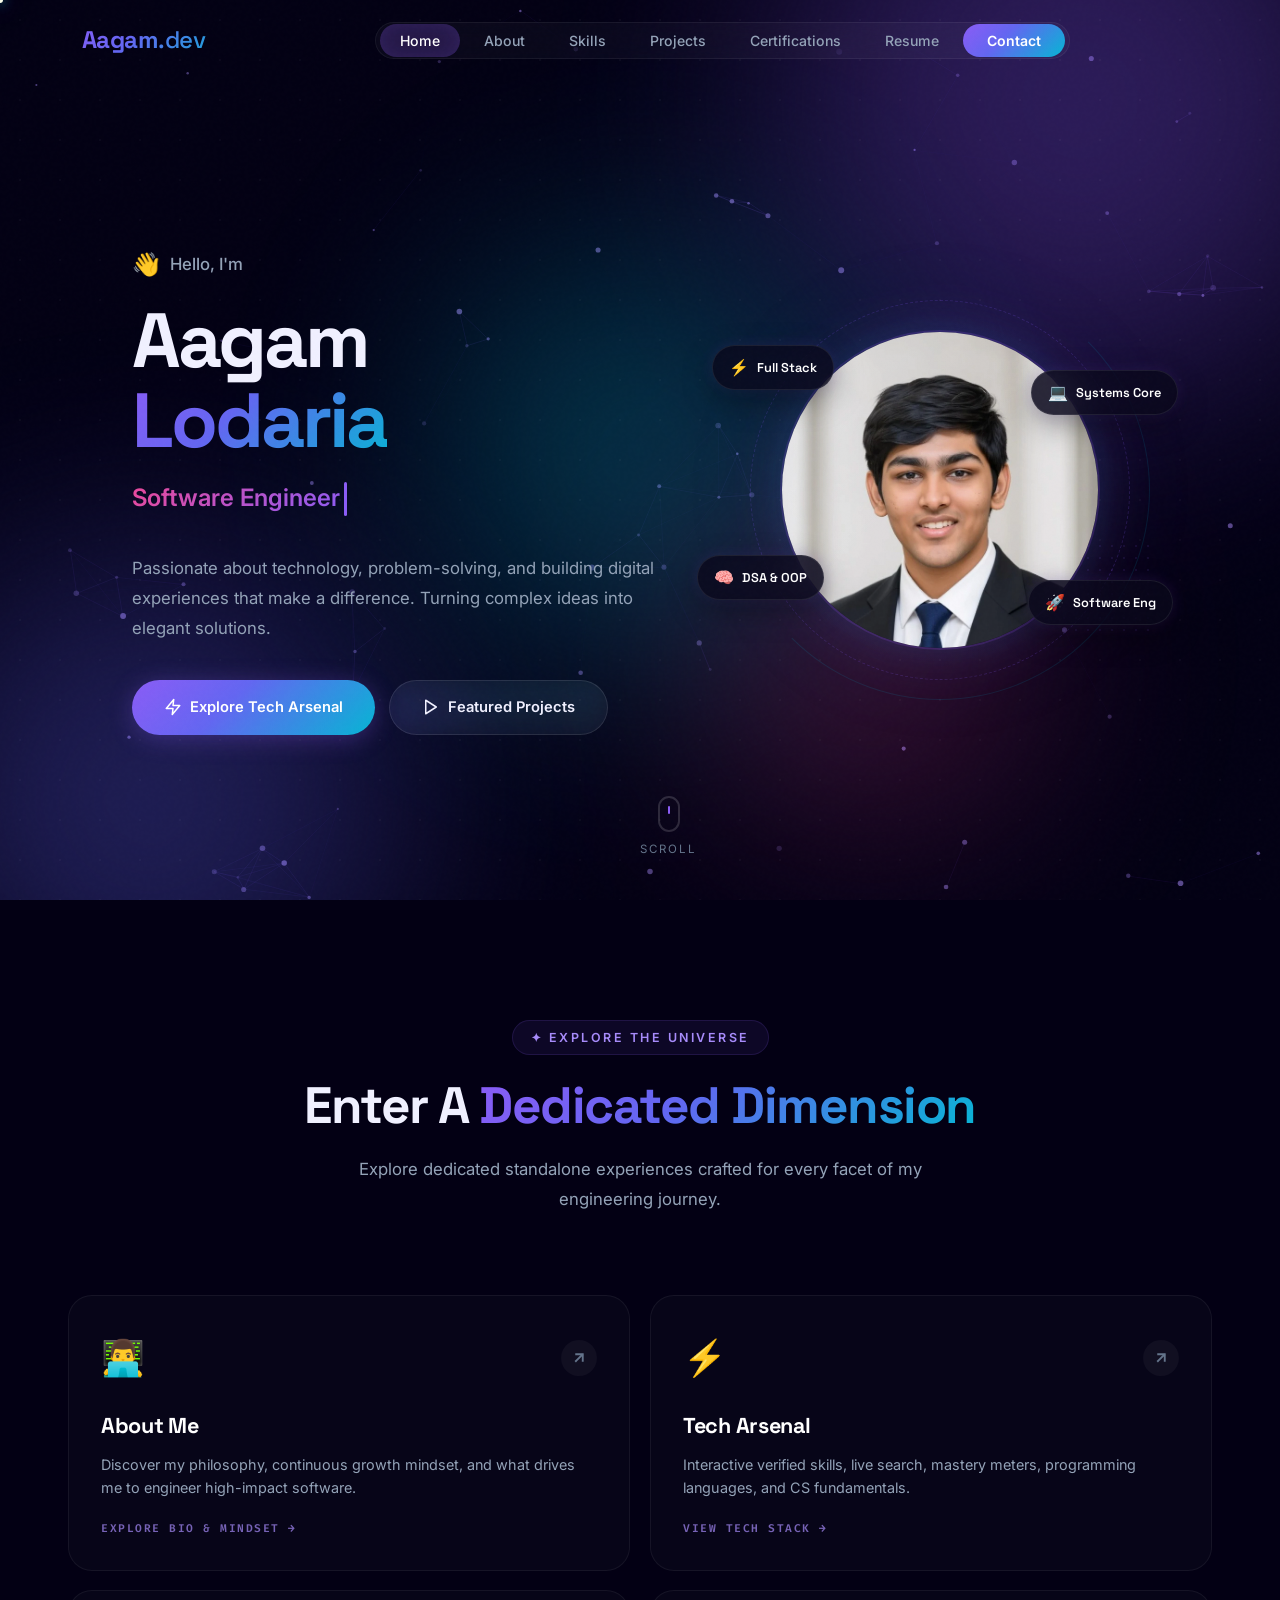
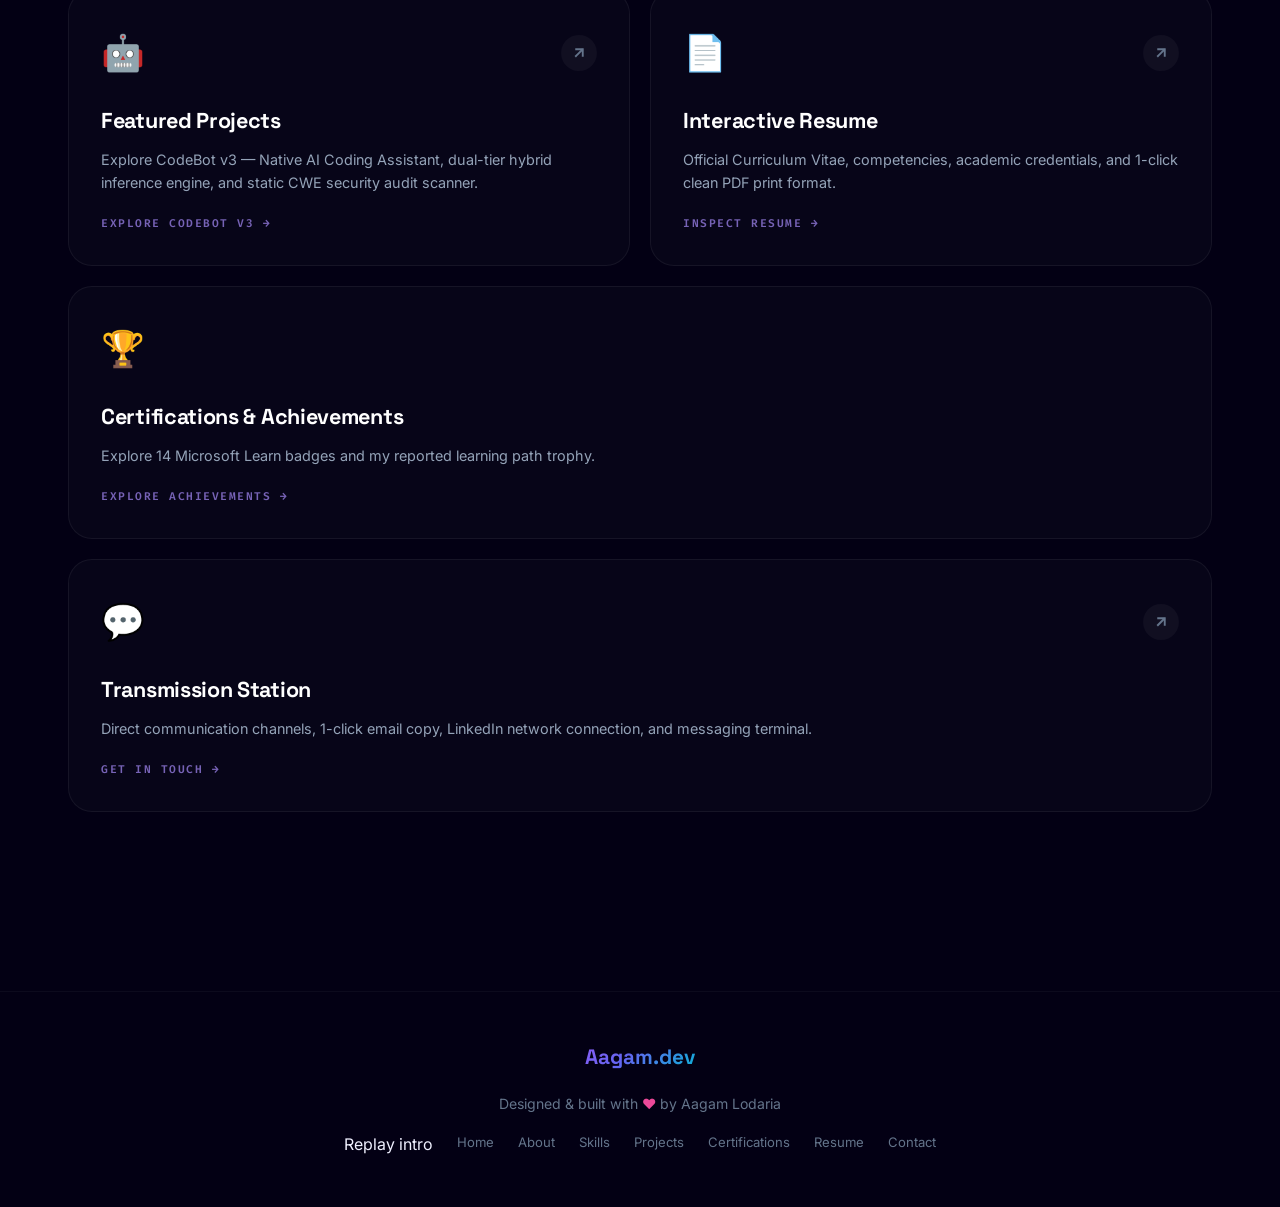
==== commit b5f30916: "Portfolio Performance Optimization" ====
--- a/index.html
+++ b/index.html
@@ -15,7 +15,9 @@
 
   <title>Aagam Lodaria — Software Engineer & Developer</title>
 
-  <link rel="stylesheet" href="style.css">
+  <link rel="preconnect" href="https://fonts.googleapis.com">
+  <link rel="preconnect" href="https://fonts.gstatic.com" crossorigin>
+  <link rel="stylesheet" href="style.css?v=2">
   <link rel="icon" href="data:image/svg+xml,<svg xmlns='http://www.w3.org/2000/svg' viewBox='0 0 100 100'><text y='.9em' font-size='90'>⚡</text></svg>">
 </head>
 <body data-theme="violet">
@@ -28,7 +30,7 @@
   <div class="cursor-ring" id="cursorRing"></div>
 
   <!-- ===== INTRO / SPLASH SCREEN (HYPERSPACE CYBER-GATE) ===== -->
-  <div class="intro-screen" id="introScreen">
+  <div class="intro-screen" id="introScreen" hidden>
     <!-- Skip to Site Button -->
     <button class="intro-skip" id="introSkip" aria-label="Enter Site">
       <span>ENTER SITE</span>
@@ -77,7 +79,7 @@
       
       <!-- Photo Container with Holographic Scan -->
       <div class="intro-photo" id="introPhoto">
-        <img src="assets/images/aagam-photo.jpg" alt="Aagam Lodaria">
+        <img src="assets/images/aagam-photo.webp" alt="Aagam Lodaria" decoding="async" loading="lazy">
         <div class="intro-photo-scanner"></div>
         <div class="intro-photo-glitch"></div>
       </div>
@@ -143,7 +145,7 @@
               <span class="highlight">Lodaria</span>
             </h1>
             <div class="hero-typing-wrapper">
-              <span class="typed-text" id="typedText"></span>
+              <span class="typed-text" id="typedText">Software Engineer</span>
               <span class="typing-cursor"></span>
             </div>
             <p class="hero-description">
@@ -168,7 +170,7 @@
             <div class="hero-gyro-ring hero-gyro-1"></div>
             <div class="hero-gyro-ring hero-gyro-2"></div>
             <div class="hero-photo" id="heroPhotoEl">
-              <img src="assets/images/aagam-photo.jpg" alt="Aagam Lodaria">
+              <img src="assets/images/aagam-photo.webp" alt="Aagam Lodaria" fetchpriority="high" decoding="async">
               <div class="hero-photo-shine"></div>
             </div>
             
@@ -309,6 +311,7 @@
           Designed & built with <span class="heart">♥</span> by Aagam Lodaria
         </p>
         <div class="footer-links">
+          <button type="button" id="dockReplayBtn" class="intro-replay-link">Replay intro</button>
           <a href="index.html">Home</a>
           <a href="about.html">About</a>
           <a href="skills.html">Skills</a>
@@ -321,6 +324,6 @@
     </div>
   </footer>
 
-  <script src="script.js"></script>
+  <script src="script.js?v=2" defer></script>
 </body>
 </html>
--- a/style.css
+++ b/style.css
@@ -4281,3 +4281,10 @@
   color: #94a3b8;
   border-color: rgba(148, 163, 184, 0.2);
 }
+
+/* Fast first paint: keep the cinematic sequence available on demand. */
+.intro-screen[hidden] { display: none !important; }
+.hero-greeting, .hero-name, .hero-typing-wrapper, .hero-description, .hero-cta, .hero-stats, .hero-photo-wrapper { opacity: 1; animation: none; }
+.intro-replay-link { font: inherit; color: inherit; background: none; border: 0; cursor: pointer; padding: 0; }
+.intro-replay-link:hover, .intro-replay-link:focus-visible { color: var(--accent-cyan); text-decoration: underline; }
+@media (prefers-reduced-motion: reduce) { .hero .wave, .hero .typing-cursor, .hero .orbit-badge, .hero .hero-gyro-ring, .hero .hero-photo-glow { animation: none !important; } }
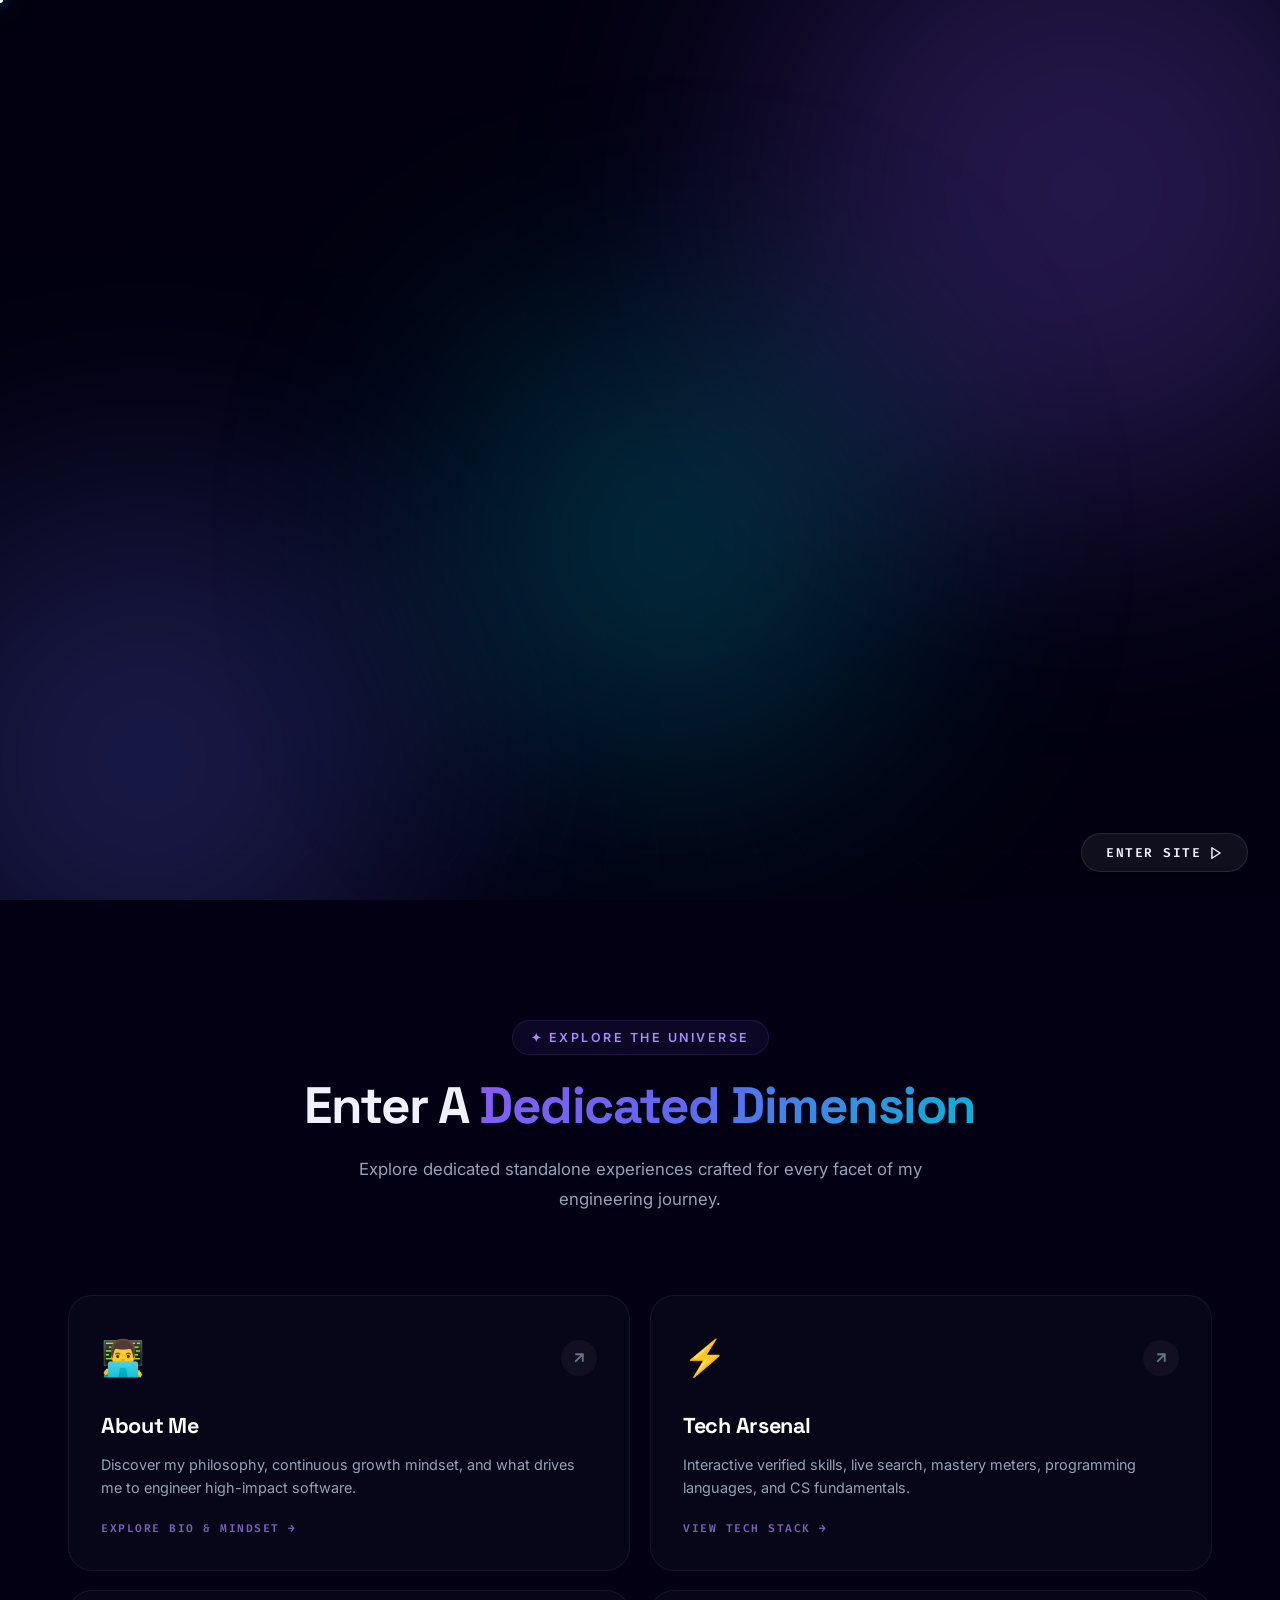
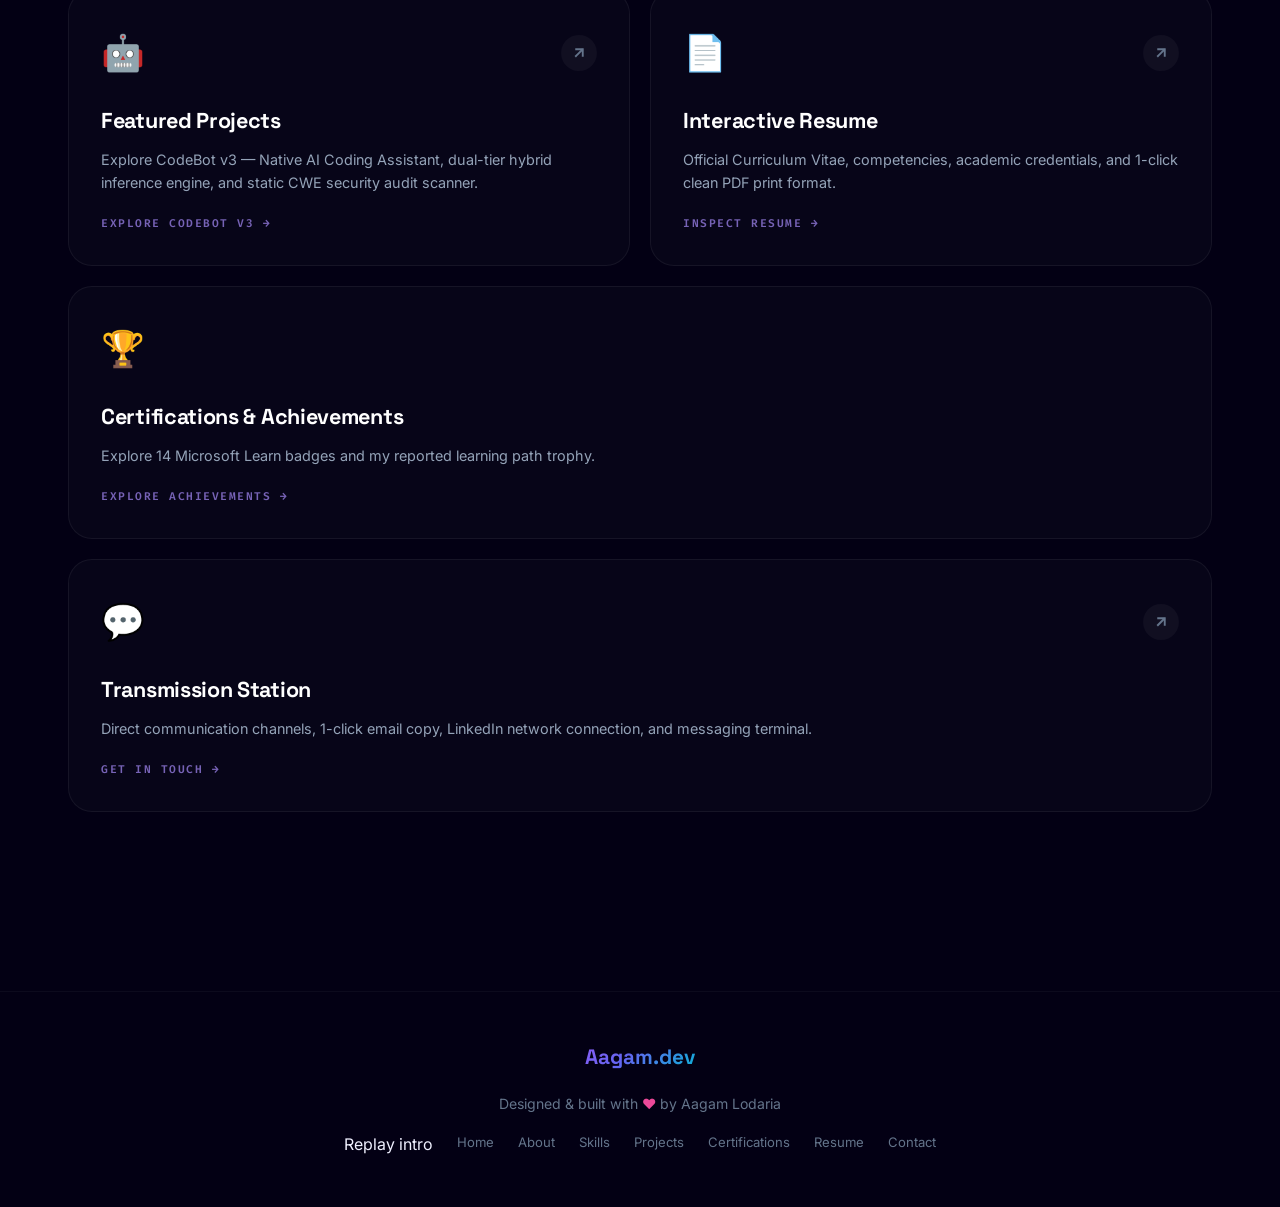
==== commit dc53d282: "Add files via upload" ====
--- a/index.html
+++ b/index.html
@@ -17,10 +17,11 @@
 
   <link rel="preconnect" href="https://fonts.googleapis.com">
   <link rel="preconnect" href="https://fonts.gstatic.com" crossorigin>
-  <link rel="stylesheet" href="style.css?v=2">
+  <link rel="preload" as="image" href="assets/images/aagam-photo.webp">
+  <link rel="stylesheet" href="style.css?v=3">
   <link rel="icon" href="data:image/svg+xml,<svg xmlns='http://www.w3.org/2000/svg' viewBox='0 0 100 100'><text y='.9em' font-size='90'>⚡</text></svg>">
 </head>
-<body data-theme="violet">
+<body data-theme="violet" class="intro-active">
 
   <!-- Interactive Background Canvas (Neural / Hyperspace / Matrix) -->
   <canvas id="neuroCanvas"></canvas>
@@ -30,7 +31,7 @@
   <div class="cursor-ring" id="cursorRing"></div>
 
   <!-- ===== INTRO / SPLASH SCREEN (HYPERSPACE CYBER-GATE) ===== -->
-  <div class="intro-screen" id="introScreen" hidden>
+  <div class="intro-screen" id="introScreen">
     <!-- Skip to Site Button -->
     <button class="intro-skip" id="introSkip" aria-label="Enter Site">
       <span>ENTER SITE</span>
@@ -79,7 +80,7 @@
       
       <!-- Photo Container with Holographic Scan -->
       <div class="intro-photo" id="introPhoto">
-        <img src="assets/images/aagam-photo.webp" alt="Aagam Lodaria" decoding="async" loading="lazy">
+        <img src="assets/images/aagam-photo.webp" alt="Aagam Lodaria" decoding="async" fetchpriority="high">
         <div class="intro-photo-scanner"></div>
         <div class="intro-photo-glitch"></div>
       </div>
@@ -324,6 +325,6 @@
     </div>
   </footer>
 
-  <script src="script.js?v=2" defer></script>
+  <script src="script.js?v=3" defer></script>
 </body>
 </html>
--- a/style.css
+++ b/style.css
@@ -4282,7 +4282,7 @@
   border-color: rgba(148, 163, 184, 0.2);
 }
 
-/* Fast first paint: keep the cinematic sequence available on demand. */
+/* Fast first paint: prepare the homepage behind the cinematic sequence. */
 .intro-screen[hidden] { display: none !important; }
 .hero-greeting, .hero-name, .hero-typing-wrapper, .hero-description, .hero-cta, .hero-stats, .hero-photo-wrapper { opacity: 1; animation: none; }
 .intro-replay-link { font: inherit; color: inherit; background: none; border: 0; cursor: pointer; padding: 0; }
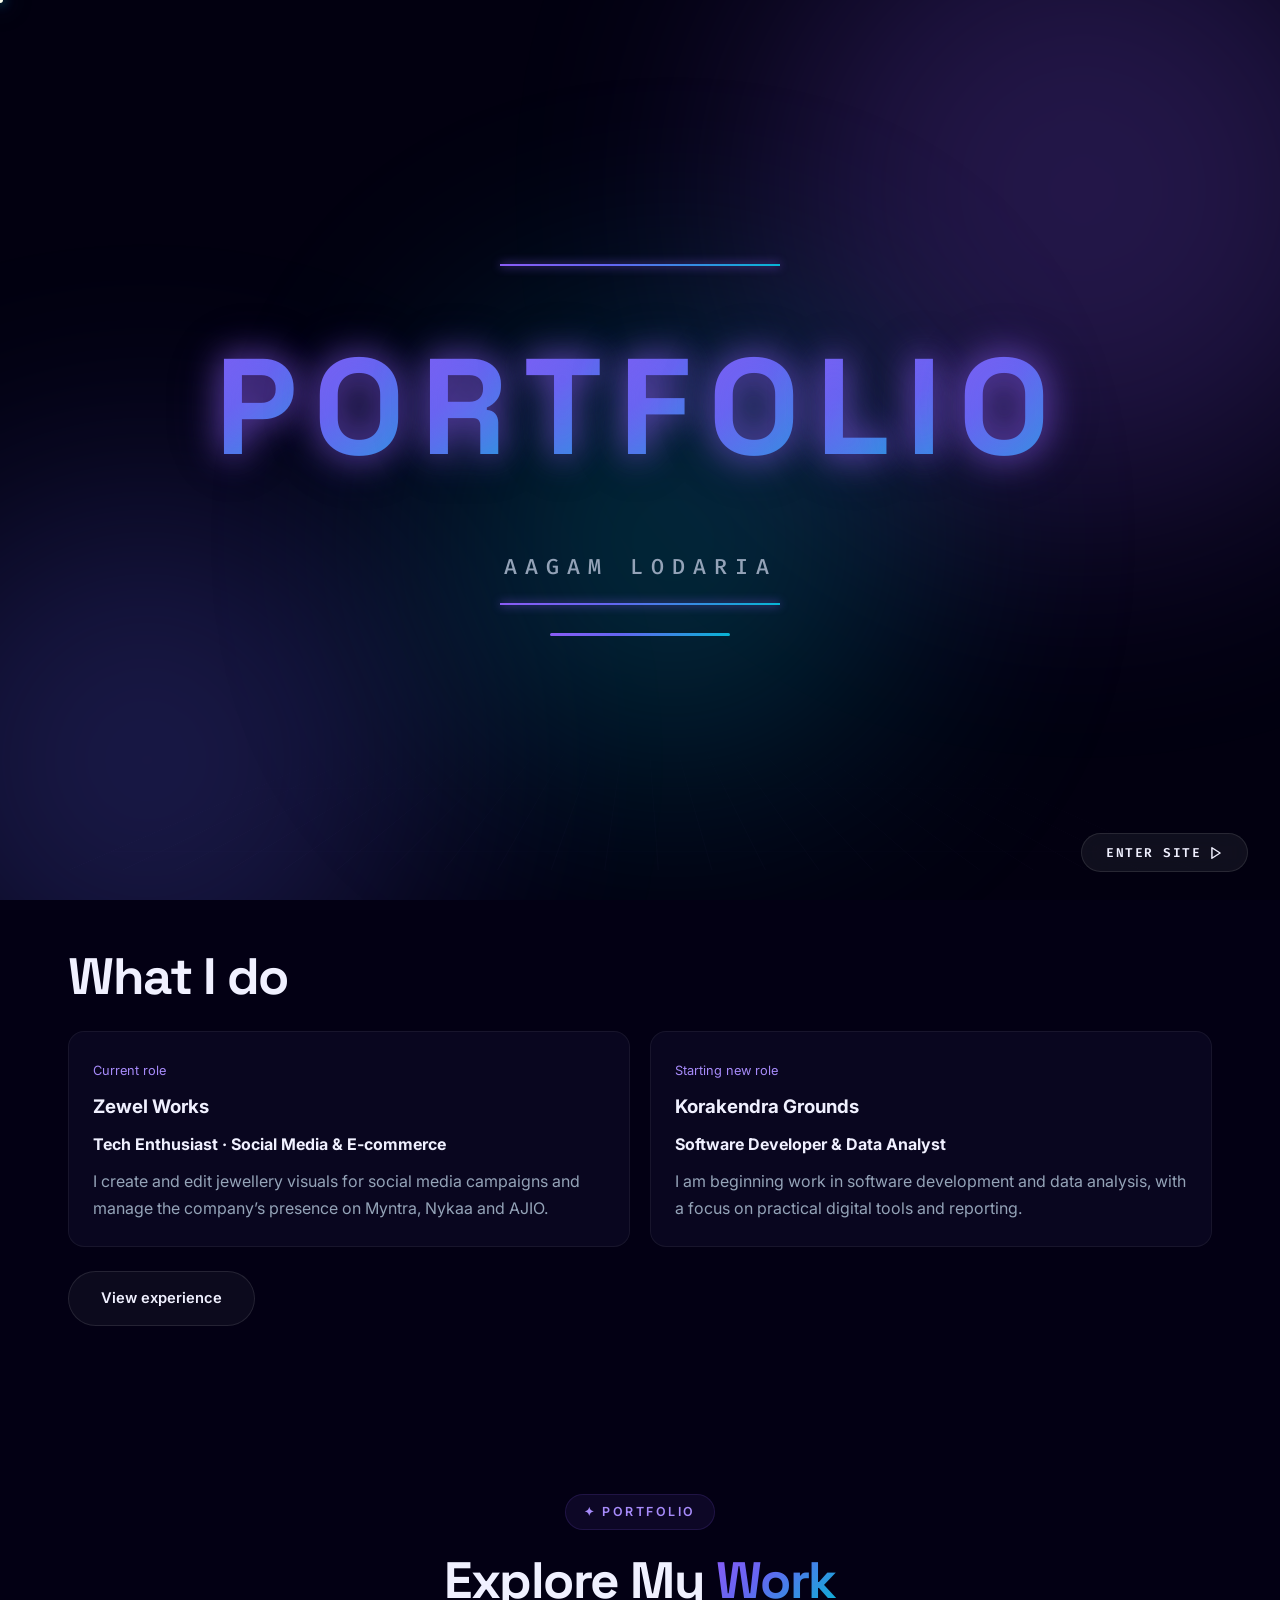
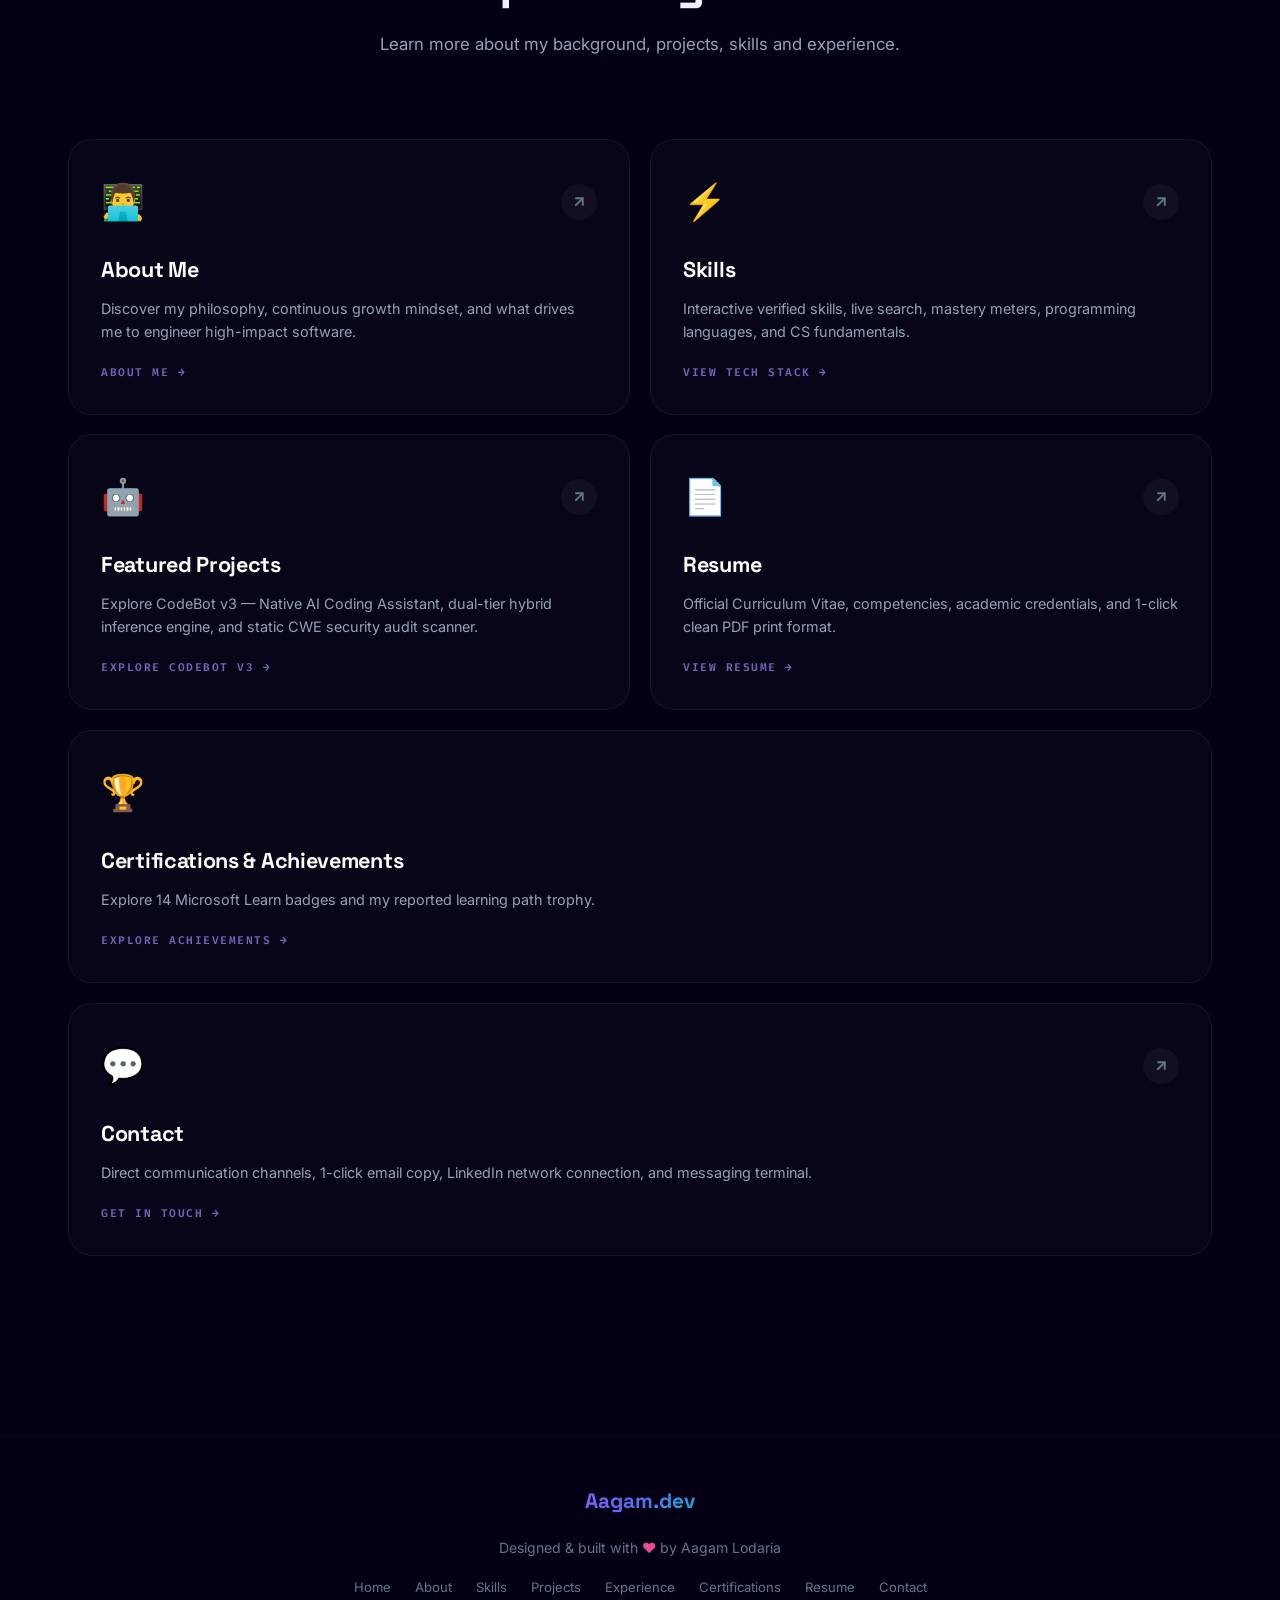
==== commit 7e010331: "Add files via upload" ====
--- a/index.html
+++ b/index.html
@@ -15,13 +15,10 @@
 
   <title>Aagam Lodaria — Software Engineer & Developer</title>
 
-  <link rel="preconnect" href="https://fonts.googleapis.com">
-  <link rel="preconnect" href="https://fonts.gstatic.com" crossorigin>
-  <link rel="preload" as="image" href="assets/images/aagam-photo.webp">
-  <link rel="stylesheet" href="style.css?v=3">
+  <link rel="stylesheet" href="style.css">
   <link rel="icon" href="data:image/svg+xml,<svg xmlns='http://www.w3.org/2000/svg' viewBox='0 0 100 100'><text y='.9em' font-size='90'>⚡</text></svg>">
 </head>
-<body data-theme="violet" class="intro-active">
+<body data-theme="violet">
 
   <!-- Interactive Background Canvas (Neural / Hyperspace / Matrix) -->
   <canvas id="neuroCanvas"></canvas>
@@ -80,7 +77,7 @@
       
       <!-- Photo Container with Holographic Scan -->
       <div class="intro-photo" id="introPhoto">
-        <img src="assets/images/aagam-photo.webp" alt="Aagam Lodaria" decoding="async" fetchpriority="high">
+        <img src="assets/images/aagam-photo.jpg" alt="Aagam Lodaria">
         <div class="intro-photo-scanner"></div>
         <div class="intro-photo-glitch"></div>
       </div>
@@ -107,6 +104,7 @@
         <li><a href="about.html" class="nav-link">About</a></li>
         <li><a href="skills.html" class="nav-link">Skills</a></li>
         <li><a href="projects.html" class="nav-link">Projects</a></li>
+        <li><a href="experience.html" class="nav-link">Experience</a></li>
         <li><a href="certifications.html" class="nav-link">Certifications</a></li>
         <li><a href="resume.html" class="nav-link">Resume</a></li>
         <li><a href="contact.html" class="nav-link nav-cta">Contact</a></li>
@@ -146,17 +144,14 @@
               <span class="highlight">Lodaria</span>
             </h1>
             <div class="hero-typing-wrapper">
-              <span class="typed-text" id="typedText">Software Engineer</span>
+              <span class="typed-text" id="typedText"></span>
               <span class="typing-cursor"></span>
             </div>
-            <p class="hero-description">
-              Passionate about technology, problem-solving, and building digital experiences
-              that make a difference. Turning complex ideas into elegant solutions.
-            </p>
+            <p class="hero-description">I study computer engineering and enjoy building software, working with data and creating digital content. At Zewel Works, I work on social media and e-commerce, and I am starting a software development and data analysis role at Korakendra Grounds.</p>
             <div class="hero-cta">
               <a href="skills.html" class="btn btn-primary">
                 <svg width="18" height="18" viewBox="0 0 24 24" fill="none" stroke="currentColor" stroke-width="2" stroke-linecap="round" stroke-linejoin="round"><polygon points="13 2 3 14 12 14 11 22 21 10 12 10 13 2"/></svg>
-                Explore Tech Arsenal
+                Explore Skills
               </a>
               <a href="projects.html" class="btn btn-secondary">
                 <svg width="18" height="18" viewBox="0 0 24 24" fill="none" stroke="currentColor" stroke-width="2" stroke-linecap="round" stroke-linejoin="round"><polygon points="5 3 19 12 5 21 5 3"/></svg>
@@ -171,7 +166,7 @@
             <div class="hero-gyro-ring hero-gyro-1"></div>
             <div class="hero-gyro-ring hero-gyro-2"></div>
             <div class="hero-photo" id="heroPhotoEl">
-              <img src="assets/images/aagam-photo.webp" alt="Aagam Lodaria" fetchpriority="high" decoding="async">
+              <img src="assets/images/aagam-photo.jpg" alt="Aagam Lodaria">
               <div class="hero-photo-shine"></div>
             </div>
             
@@ -204,16 +199,17 @@
       </div>
     </section>
 
+    <section class="work-section"><div class="container"><h2 class="section-title">What I do</h2><div class="work-grid"><article class="work-card"><span class="work-status">Current role</span><h3>Zewel Works</h3><strong>Tech Enthusiast · Social Media & E-commerce</strong><p>I create and edit jewellery visuals for social media campaigns and manage the company’s presence on Myntra, Nykaa and AJIO.</p></article><article class="work-card"><span class="work-status">Starting new role</span><h3>Korakendra Grounds</h3><strong>Software Developer & Data Analyst</strong><p>I am beginning work in software development and data analysis, with a focus on practical digital tools and reporting.</p></article></div><a class="btn btn-secondary" href="experience.html">View experience</a></div></section>
     <!-- ===== EXPLORE DIMENSIONS (FEATURE GATEWAYS) ===== -->
     <section class="section-portals" id="portals">
       <div class="container">
         <div class="section-header reveal">
-          <div class="section-label">✦ Explore The Universe</div>
+          <div class="section-label">✦ Portfolio</div>
           <h2 class="section-title">
-            Enter A <span class="gradient-text">Dedicated Dimension</span>
+            Explore My <span class="gradient-text">Work</span>
           </h2>
           <p class="section-subtitle">
-            Explore dedicated standalone experiences crafted for every facet of my engineering journey.
+            Learn more about my background, projects, skills and experience.
           </p>
         </div>
 
@@ -230,7 +226,7 @@
               <h3>About Me</h3>
               <p>Discover my philosophy, continuous growth mindset, and what drives me to engineer high-impact software.</p>
             </div>
-            <span class="portal-tag">Explore Bio & Mindset →</span>
+            <span class="portal-tag">About Me →</span>
           </a>
 
           <!-- 2. Skills Portal -->
@@ -242,7 +238,7 @@
               </div>
             </div>
             <div>
-              <h3>Tech Arsenal</h3>
+              <h3>Skills</h3>
               <p>Interactive verified skills, live search, mastery meters, programming languages, and CS fundamentals.</p>
             </div>
             <span class="portal-tag">View Tech Stack →</span>
@@ -272,10 +268,10 @@
               </div>
             </div>
             <div>
-              <h3>Interactive Resume</h3>
+              <h3>Resume</h3>
               <p>Official Curriculum Vitae, competencies, academic credentials, and 1-click clean PDF print format.</p>
             </div>
-            <span class="portal-tag">Inspect Resume →</span>
+            <span class="portal-tag">View Resume →</span>
           </a>
 
           <a href="certifications.html" class="portal-card reveal reveal-delay-2" style="grid-column: 1 / -1;">
@@ -292,7 +288,7 @@
               </div>
             </div>
             <div>
-              <h3>Transmission Station</h3>
+              <h3>Contact</h3>
               <p>Direct communication channels, 1-click email copy, LinkedIn network connection, and messaging terminal.</p>
             </div>
             <span class="portal-tag">Get In Touch →</span>
@@ -312,11 +308,11 @@
           Designed & built with <span class="heart">♥</span> by Aagam Lodaria
         </p>
         <div class="footer-links">
-          <button type="button" id="dockReplayBtn" class="intro-replay-link">Replay intro</button>
           <a href="index.html">Home</a>
           <a href="about.html">About</a>
           <a href="skills.html">Skills</a>
           <a href="projects.html">Projects</a>
+          <a href="experience.html">Experience</a>
           <a href="certifications.html">Certifications</a>
           <a href="resume.html">Resume</a>
           <a href="contact.html">Contact</a>
@@ -325,6 +321,6 @@
     </div>
   </footer>
 
-  <script src="script.js?v=3" defer></script>
+  <script src="script.js"></script>
 </body>
 </html>
--- a/style.css
+++ b/style.css
@@ -4282,9 +4282,4 @@
   border-color: rgba(148, 163, 184, 0.2);
 }
 
-/* Fast first paint: prepare the homepage behind the cinematic sequence. */
-.intro-screen[hidden] { display: none !important; }
-.hero-greeting, .hero-name, .hero-typing-wrapper, .hero-description, .hero-cta, .hero-stats, .hero-photo-wrapper { opacity: 1; animation: none; }
-.intro-replay-link { font: inherit; color: inherit; background: none; border: 0; cursor: pointer; padding: 0; }
-.intro-replay-link:hover, .intro-replay-link:focus-visible { color: var(--accent-cyan); text-decoration: underline; }
-@media (prefers-reduced-motion: reduce) { .hero .wave, .hero .typing-cursor, .hero .orbit-badge, .hero .hero-gyro-ring, .hero .hero-photo-glow { animation: none !important; } }
+.work-section{padding:48px 0}.work-grid{display:grid;grid-template-columns:repeat(auto-fit,minmax(min(100%,300px),1fr));gap:20px;margin:24px 0}.work-card{padding:24px;border:1px solid var(--border-subtle);background:var(--bg-card);border-radius:var(--radius-md)}.work-card h3{margin:8px 0}.work-card p{color:var(--text-secondary);margin-top:10px}.work-status{color:var(--accent-core);font-size:.8rem}.nav-links{gap:clamp(8px,1.2vw,20px)}
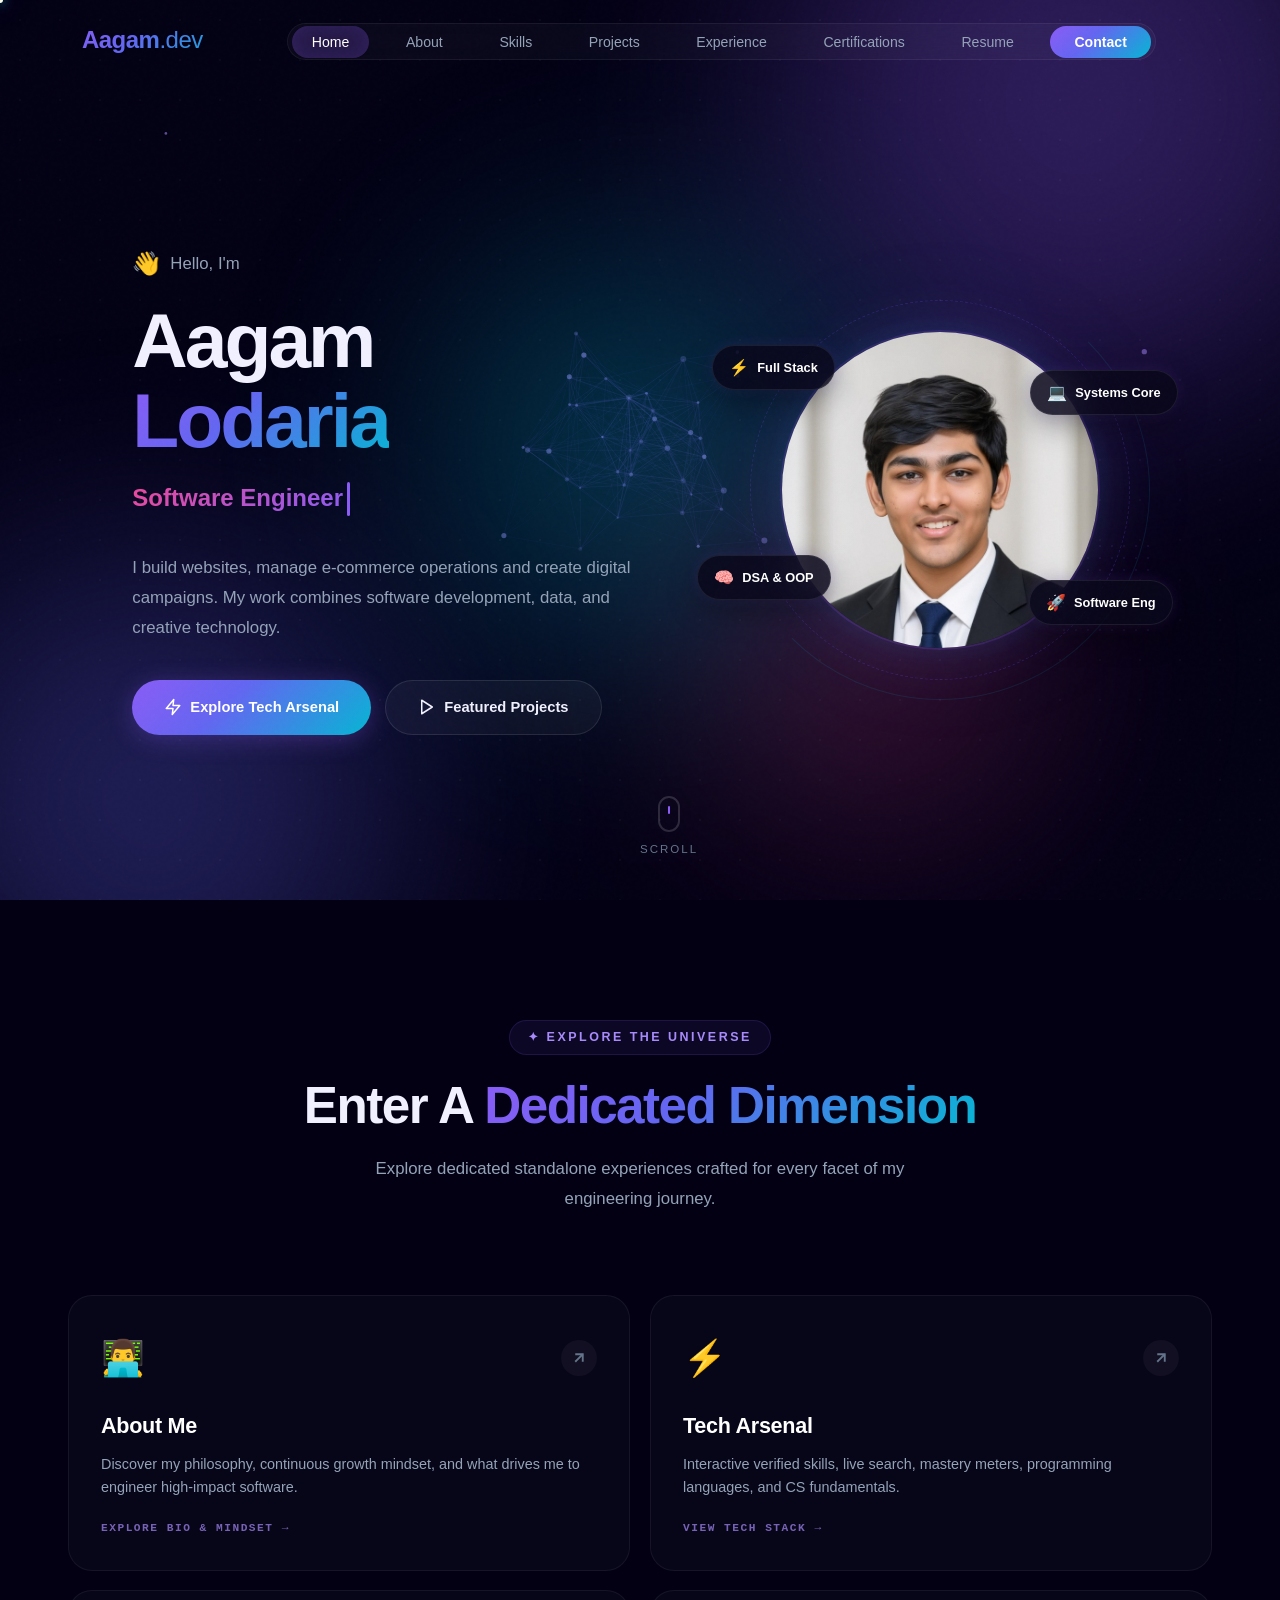
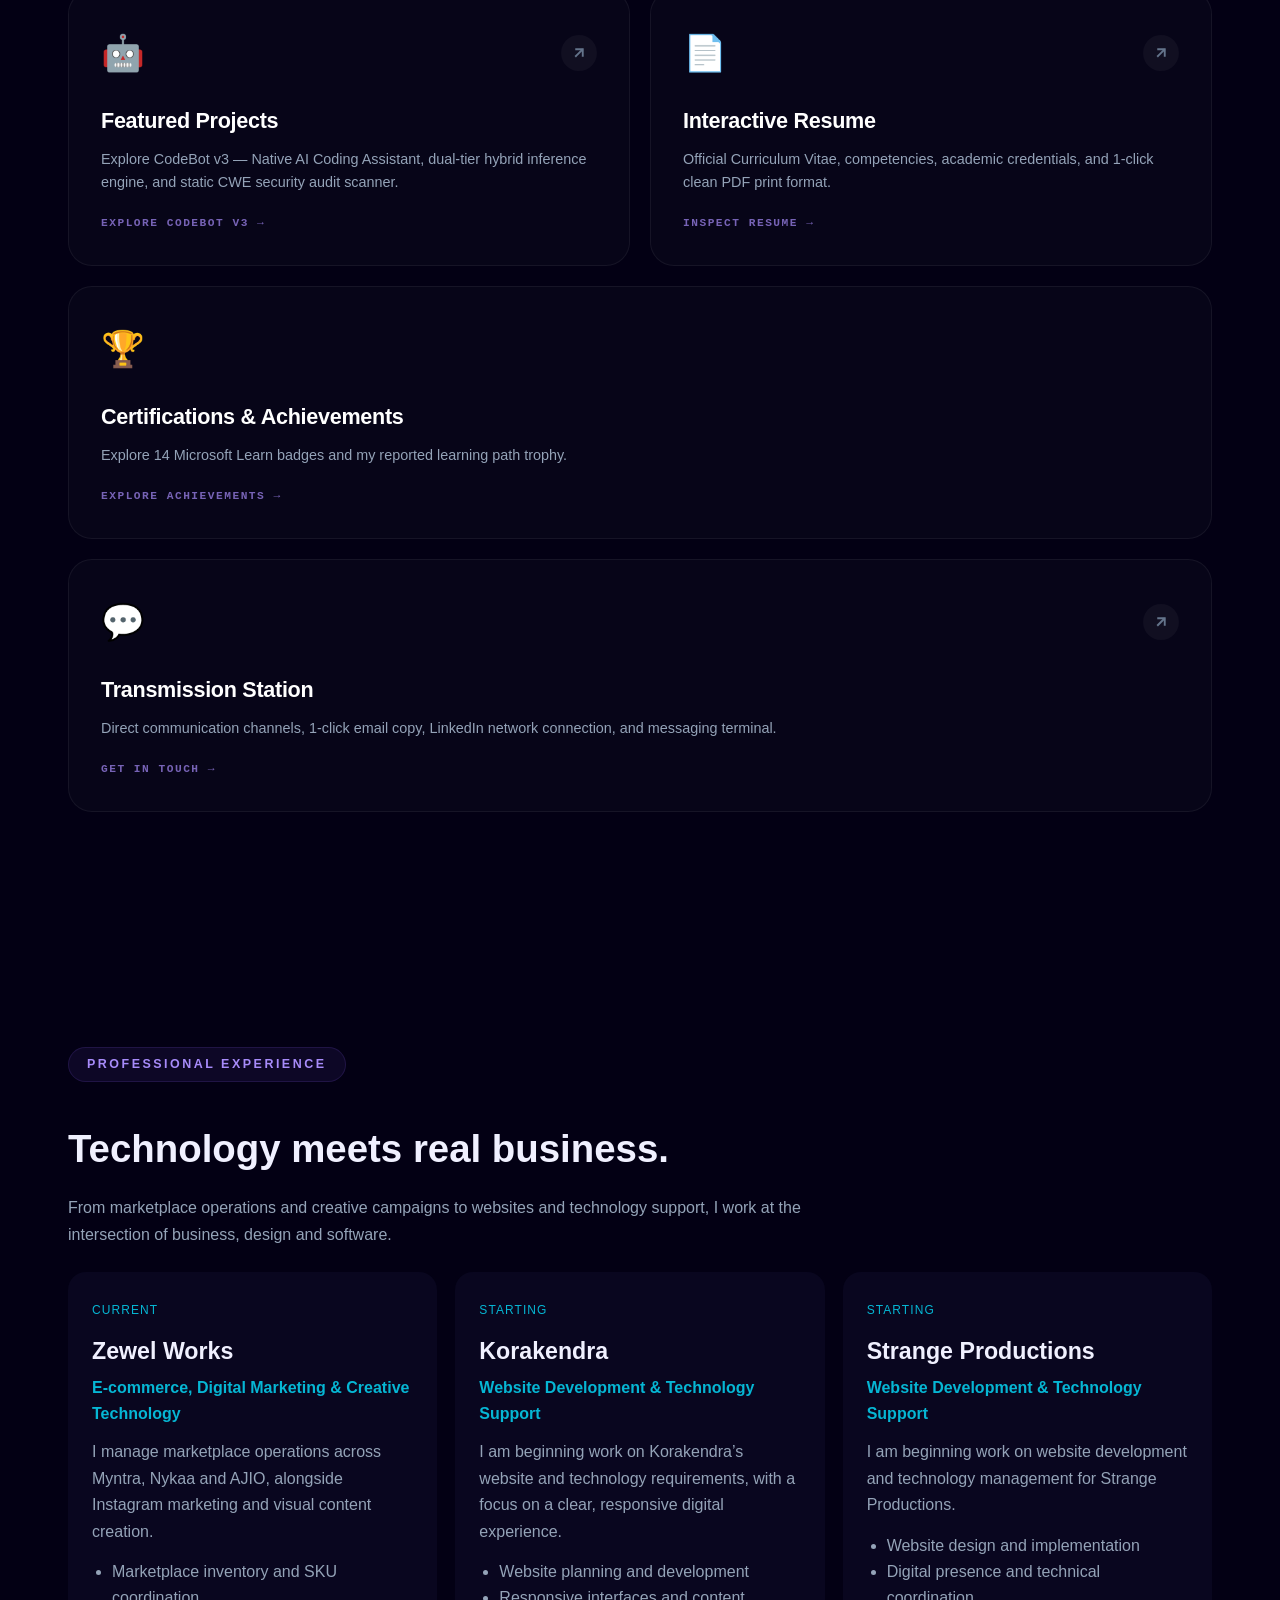
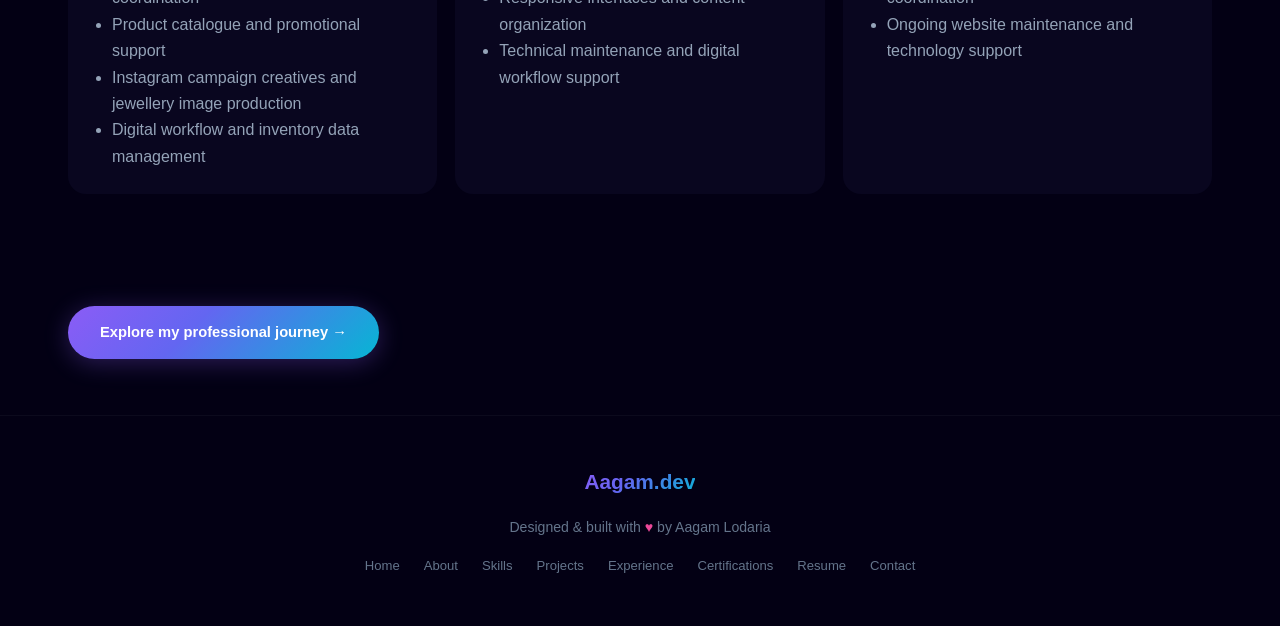
==== commit 2b073290: "Add files via upload" ====
--- a/index.html
+++ b/index.html
@@ -17,8 +17,11 @@
 
   <link rel="stylesheet" href="style.css">
   <link rel="icon" href="data:image/svg+xml,<svg xmlns='http://www.w3.org/2000/svg' viewBox='0 0 100 100'><text y='.9em' font-size='90'>⚡</text></svg>">
+<link rel="canonical" href="https://aagam7854.github.io/">
+<noscript><style>.intro-screen{display:none!important}</style></noscript>
 </head>
 <body data-theme="violet">
+<a class="skip-link" href="#mainContent">Skip to content</a>
 
   <!-- Interactive Background Canvas (Neural / Hyperspace / Matrix) -->
   <canvas id="neuroCanvas"></canvas>
@@ -77,7 +80,7 @@
       
       <!-- Photo Container with Holographic Scan -->
       <div class="intro-photo" id="introPhoto">
-        <img src="assets/images/aagam-photo.jpg" alt="Aagam Lodaria">
+        <img decoding="async" src="assets/images/aagam-photo.jpg" alt="Aagam Lodaria">
         <div class="intro-photo-scanner"></div>
         <div class="intro-photo-glitch"></div>
       </div>
@@ -110,7 +113,7 @@
         <li><a href="contact.html" class="nav-link nav-cta">Contact</a></li>
       </ul>
       <div class="nav-actions">
-        <div class="nav-toggle" id="navToggle">
+        <div class="nav-toggle" id="navToggle" role="button" tabindex="0" aria-label="Toggle navigation" aria-controls="navLinks" aria-expanded="false">
           <span></span>
           <span></span>
           <span></span>
@@ -120,7 +123,7 @@
     <div class="nav-overlay" id="navOverlay"></div>
   </nav>
 
-  <main id="mainContent">
+  <main id="mainContent" tabindex="-1">
 
     <!-- ===== HERO SECTION ===== -->
     <section class="hero" id="hero">
@@ -147,11 +150,13 @@
               <span class="typed-text" id="typedText"></span>
               <span class="typing-cursor"></span>
             </div>
-            <p class="hero-description">I study computer engineering and enjoy building software, working with data and creating digital content. At Zewel Works, I work on social media and e-commerce, and I am starting a software development and data analysis role at Korakendra Grounds.</p>
+            <p class="hero-description">
+              I build websites, manage e-commerce operations and create digital campaigns. My work combines software development, data, and creative technology.
+            </p>
             <div class="hero-cta">
               <a href="skills.html" class="btn btn-primary">
                 <svg width="18" height="18" viewBox="0 0 24 24" fill="none" stroke="currentColor" stroke-width="2" stroke-linecap="round" stroke-linejoin="round"><polygon points="13 2 3 14 12 14 11 22 21 10 12 10 13 2"/></svg>
-                Explore Skills
+                Explore Tech Arsenal
               </a>
               <a href="projects.html" class="btn btn-secondary">
                 <svg width="18" height="18" viewBox="0 0 24 24" fill="none" stroke="currentColor" stroke-width="2" stroke-linecap="round" stroke-linejoin="round"><polygon points="5 3 19 12 5 21 5 3"/></svg>
@@ -166,7 +171,7 @@
             <div class="hero-gyro-ring hero-gyro-1"></div>
             <div class="hero-gyro-ring hero-gyro-2"></div>
             <div class="hero-photo" id="heroPhotoEl">
-              <img src="assets/images/aagam-photo.jpg" alt="Aagam Lodaria">
+              <img decoding="async" src="assets/images/aagam-photo.jpg" alt="Aagam Lodaria">
               <div class="hero-photo-shine"></div>
             </div>
             
@@ -199,17 +204,16 @@
       </div>
     </section>
 
-    <section class="work-section"><div class="container"><h2 class="section-title">What I do</h2><div class="work-grid"><article class="work-card"><span class="work-status">Current role</span><h3>Zewel Works</h3><strong>Tech Enthusiast · Social Media & E-commerce</strong><p>I create and edit jewellery visuals for social media campaigns and manage the company’s presence on Myntra, Nykaa and AJIO.</p></article><article class="work-card"><span class="work-status">Starting new role</span><h3>Korakendra Grounds</h3><strong>Software Developer & Data Analyst</strong><p>I am beginning work in software development and data analysis, with a focus on practical digital tools and reporting.</p></article></div><a class="btn btn-secondary" href="experience.html">View experience</a></div></section>
     <!-- ===== EXPLORE DIMENSIONS (FEATURE GATEWAYS) ===== -->
     <section class="section-portals" id="portals">
       <div class="container">
         <div class="section-header reveal">
-          <div class="section-label">✦ Portfolio</div>
+          <div class="section-label">✦ Explore The Universe</div>
           <h2 class="section-title">
-            Explore My <span class="gradient-text">Work</span>
+            Enter A <span class="gradient-text">Dedicated Dimension</span>
           </h2>
           <p class="section-subtitle">
-            Learn more about my background, projects, skills and experience.
+            Explore dedicated standalone experiences crafted for every facet of my engineering journey.
           </p>
         </div>
 
@@ -226,7 +230,7 @@
               <h3>About Me</h3>
               <p>Discover my philosophy, continuous growth mindset, and what drives me to engineer high-impact software.</p>
             </div>
-            <span class="portal-tag">About Me →</span>
+            <span class="portal-tag">Explore Bio & Mindset →</span>
           </a>
 
           <!-- 2. Skills Portal -->
@@ -238,7 +242,7 @@
               </div>
             </div>
             <div>
-              <h3>Skills</h3>
+              <h3>Tech Arsenal</h3>
               <p>Interactive verified skills, live search, mastery meters, programming languages, and CS fundamentals.</p>
             </div>
             <span class="portal-tag">View Tech Stack →</span>
@@ -268,10 +272,10 @@
               </div>
             </div>
             <div>
-              <h3>Resume</h3>
+              <h3>Interactive Resume</h3>
               <p>Official Curriculum Vitae, competencies, academic credentials, and 1-click clean PDF print format.</p>
             </div>
-            <span class="portal-tag">View Resume →</span>
+            <span class="portal-tag">Inspect Resume →</span>
           </a>
 
           <a href="certifications.html" class="portal-card reveal reveal-delay-2" style="grid-column: 1 / -1;">
@@ -288,7 +292,7 @@
               </div>
             </div>
             <div>
-              <h3>Contact</h3>
+              <h3>Transmission Station</h3>
               <p>Direct communication channels, 1-click email copy, LinkedIn network connection, and messaging terminal.</p>
             </div>
             <span class="portal-tag">Get In Touch →</span>
@@ -297,7 +301,7 @@
       </div>
     </section>
 
-  </main>
+  <section class="work-section" id="professional-experience"><div class="container"><div class="section-label">Professional experience</div><h2>Technology meets <span class="gradient-text">real business.</span></h2><p class="work-lead">From marketplace operations and creative campaigns to websites and technology support, I work at the intersection of business, design and software.</p><div class="work-grid"><article class="work-card"><span class="work-status">Current</span><h3>Zewel Works</h3><p class="work-role">E-commerce, Digital Marketing & Creative Technology</p><p>I manage marketplace operations across Myntra, Nykaa and AJIO, alongside Instagram marketing and visual content creation.</p><ul><li>Marketplace inventory and SKU coordination</li><li>Product catalogue and promotional support</li><li>Instagram campaign creatives and jewellery image production</li><li>Digital workflow and inventory data management</li></ul></article><article class="work-card"><span class="work-status">Starting</span><h3>Korakendra</h3><p class="work-role">Website Development & Technology Support</p><p>I am beginning work on Korakendra’s website and technology requirements, with a focus on a clear, responsive digital experience.</p><ul><li>Website planning and development</li><li>Responsive interfaces and content organization</li><li>Technical maintenance and digital workflow support</li></ul></article><article class="work-card"><span class="work-status">Starting</span><h3>Strange Productions</h3><p class="work-role">Website Development & Technology Support</p><p>I am beginning work on website development and technology management for Strange Productions.</p><ul><li>Website design and implementation</li><li>Digital presence and technical coordination</li><li>Ongoing website maintenance and technology support</li></ul></article></div></div></section><section class="work-section"><div class="container"><a class="btn btn-primary" href="experience.html">Explore my professional journey →</a></div></section></main>
 
   <!-- Footer -->
   <footer class="footer">
@@ -321,6 +325,6 @@
     </div>
   </footer>
 
-  <script src="script.js"></script>
+  <script src="script.js" defer></script>
 </body>
 </html>
--- a/style.css
+++ b/style.css
@@ -4,7 +4,7 @@
    ======================================== */
 
 /* === Google Fonts === */
-@import url('https://fonts.googleapis.com/css2?family=Inter:wght@300;400;500;600;700;800;900&family=Fira+Code:wght@400;500;600;700&family=Outfit:wght@300;400;500;600;700;800;900&family=Space+Grotesk:wght@300;400;500;600;700&display=swap');
+
 
 /* === CSS Custom Properties & Dynamic Themes === */
 :root,
@@ -4282,4 +4282,8 @@
   border-color: rgba(148, 163, 184, 0.2);
 }
 
-.work-section{padding:48px 0}.work-grid{display:grid;grid-template-columns:repeat(auto-fit,minmax(min(100%,300px),1fr));gap:20px;margin:24px 0}.work-card{padding:24px;border:1px solid var(--border-subtle);background:var(--bg-card);border-radius:var(--radius-md)}.work-card h3{margin:8px 0}.work-card p{color:var(--text-secondary);margin-top:10px}.work-status{color:var(--accent-core);font-size:.8rem}.nav-links{gap:clamp(8px,1.2vw,20px)}
+/* Portfolio usability and performance */
+.work-section{padding:56px 0}.work-section h2{font-size:clamp(1.65rem,3vw,2.6rem);margin:12px 0}.work-lead{max-width:760px;color:var(--text-secondary);margin:0 0 24px;line-height:1.7}.work-grid{display:grid;grid-template-columns:repeat(auto-fit,minmax(min(100%,290px),1fr));gap:18px}.work-card{background:var(--bg-card);border:1px solid var(--border-color);border-radius:18px;padding:24px;line-height:1.65;min-width:0}.work-card h3{font-size:1.45rem;margin:10px 0 4px}.work-card p,.work-card li{color:var(--text-secondary)}.work-card .work-role{color:var(--accent-cyan);font-weight:600;margin-bottom:12px}.work-card ul{padding-left:20px;margin-top:14px;list-style:disc}.work-status{font-size:.75rem;text-transform:uppercase;letter-spacing:.09em;color:var(--accent-cyan)}.resume-work{margin-bottom:30px}.resume-work h3{margin-top:14px}.resume-work p{color:var(--text-secondary);line-height:1.6}.skip-link{position:fixed;top:8px;left:8px;z-index:100000;background:#fff;color:#111;padding:12px;transform:translateY(-150%)}.skip-link:focus{transform:none}a:focus-visible,button:focus-visible,[role=button]:focus-visible{outline:2px solid var(--accent-cyan);outline-offset:4px}.contact-note{font-size:.85rem;color:var(--text-secondary);margin-top:12px}.intro-screen.phase-exit{animation-duration:.35s}.intro-letter.animate{animation-duration:.45s}.nav-links{gap:clamp(8px,1.3vw,22px)}
+@media(pointer:coarse){.cursor-dot,.cursor-ring,#neuroCanvas{display:none!important}body,a,button{cursor:auto!important}}
+@media(prefers-reduced-motion:reduce){*,*::before,*::after{animation-duration:.01ms!important;animation-iteration-count:1!important;transition-duration:.01ms!important;scroll-behavior:auto!important}.cursor-dot,.cursor-ring,#neuroCanvas{display:none!important}}
+@media print{.work-card{break-inside:avoid}.resume-work p{color:#222!important}.skip-link{display:none}}
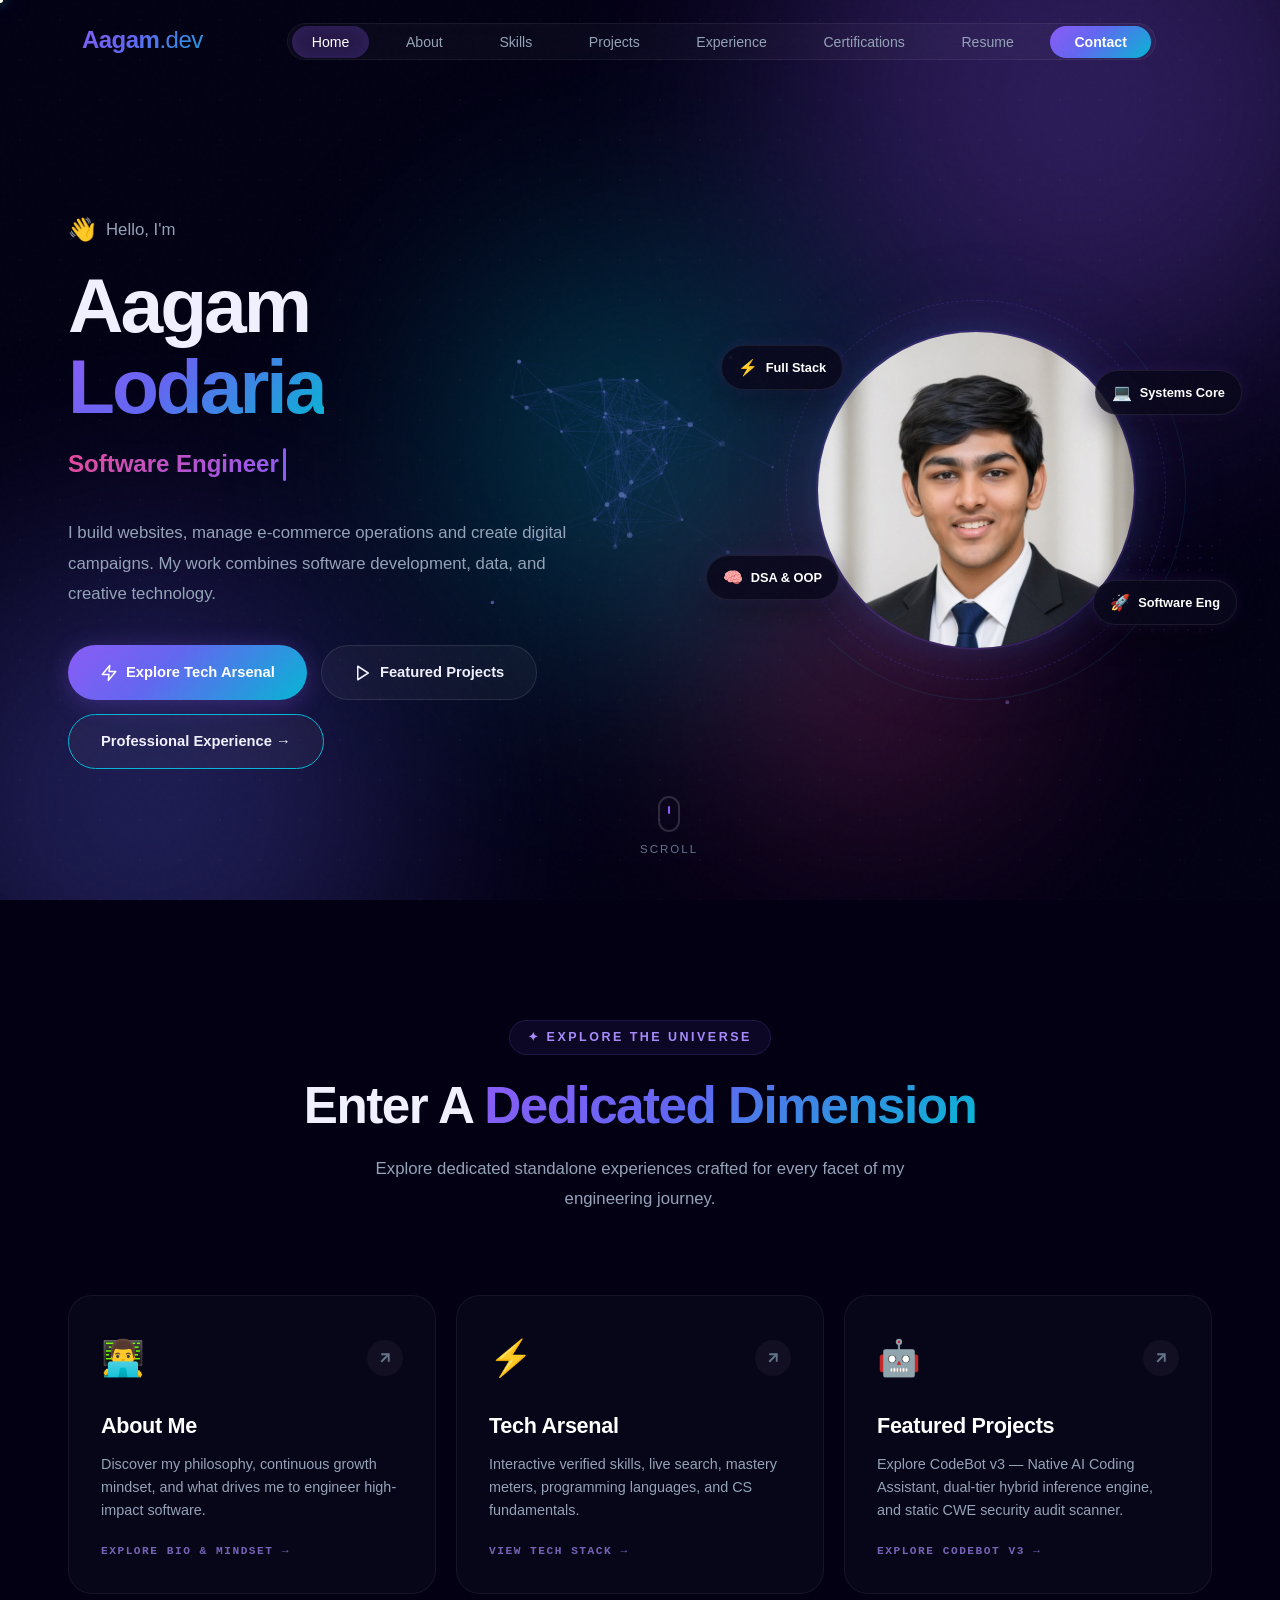
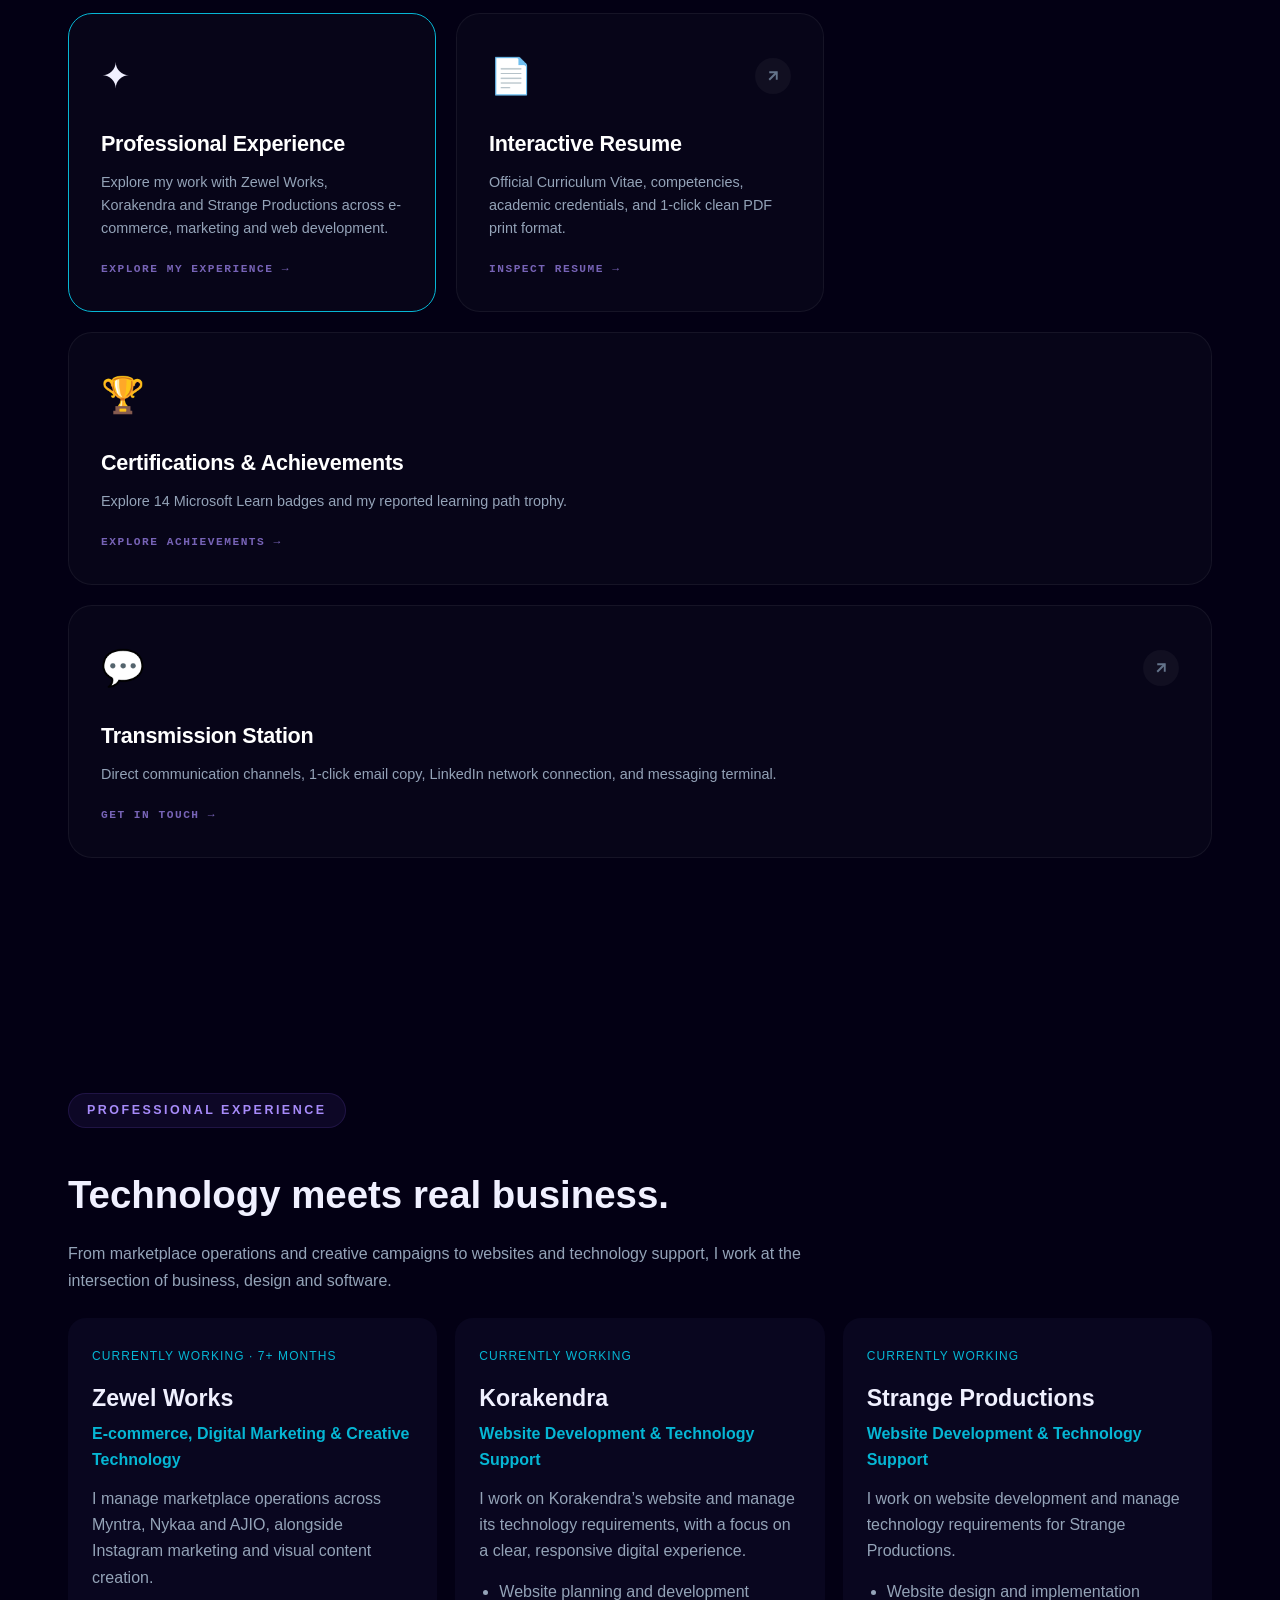
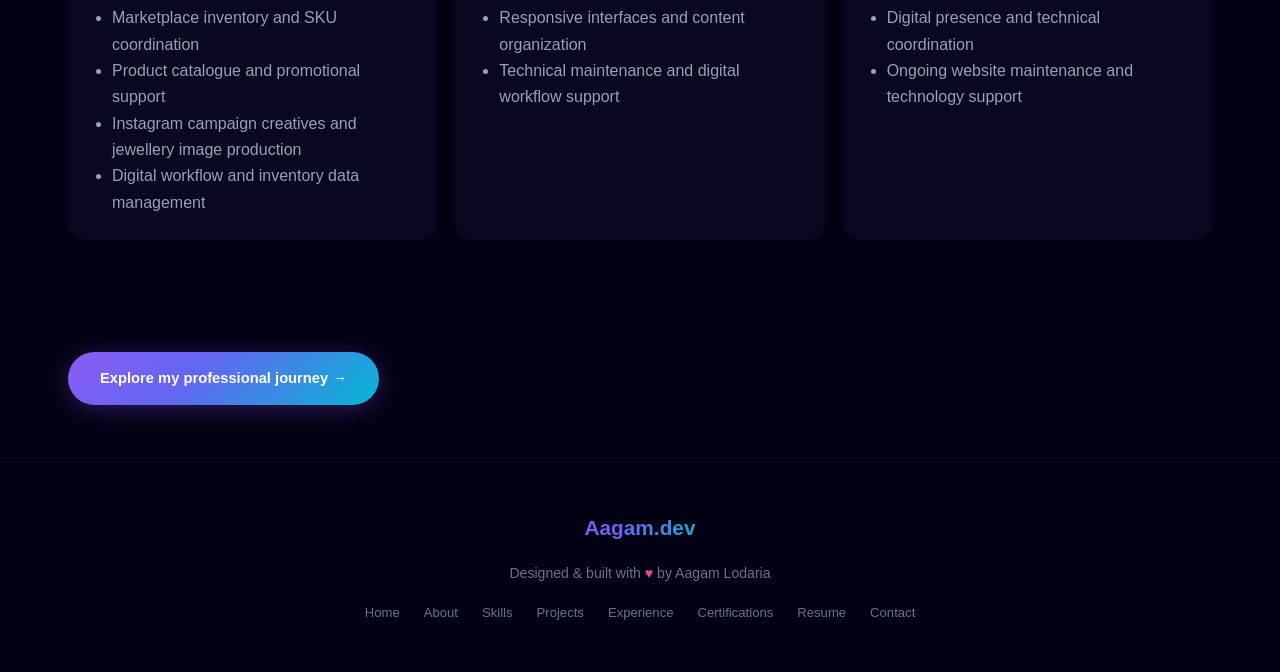
==== commit 9bb347d4: "Add files via upload" ====
--- a/index.html
+++ b/index.html
@@ -31,7 +31,7 @@
   <div class="cursor-ring" id="cursorRing"></div>
 
   <!-- ===== INTRO / SPLASH SCREEN (HYPERSPACE CYBER-GATE) ===== -->
-  <div class="intro-screen" id="introScreen">
+  <div class="intro-screen" id="introScreen" style="display:none">
     <!-- Skip to Site Button -->
     <button class="intro-skip" id="introSkip" aria-label="Enter Site">
       <span>ENTER SITE</span>
@@ -147,7 +147,7 @@
               <span class="highlight">Lodaria</span>
             </h1>
             <div class="hero-typing-wrapper">
-              <span class="typed-text" id="typedText"></span>
+              <span class="typed-text" id="typedText">Software Developer</span>
               <span class="typing-cursor"></span>
             </div>
             <p class="hero-description">
@@ -162,6 +162,7 @@
                 <svg width="18" height="18" viewBox="0 0 24 24" fill="none" stroke="currentColor" stroke-width="2" stroke-linecap="round" stroke-linejoin="round"><polygon points="5 3 19 12 5 21 5 3"/></svg>
                 Featured Projects
               </a>
+              <a href="experience.html" class="btn btn-secondary experience-cta">Professional Experience →</a>
             </div>
           </div>
 
@@ -217,7 +218,7 @@
           </p>
         </div>
 
-        <div class="portals-grid" style="grid-template-columns: repeat(2, 1fr);">
+        <div class="portals-grid" >
           <!-- 1. About Portal -->
           <a href="about.html" class="portal-card reveal reveal-delay-1">
             <div class="portal-card-top">
@@ -263,6 +264,11 @@
             <span class="portal-tag">Explore CodeBot v3 →</span>
           </a>
 
+          <a href="experience.html" class="portal-card experience-portal">
+            <div class="portal-card-top"><span class="portal-icon">✦</span></div>
+            <div><h3>Professional Experience</h3><p>Explore my work with Zewel Works, Korakendra and Strange Productions across e-commerce, marketing and web development.</p></div>
+            <span class="portal-tag">Explore My Experience →</span>
+          </a>
           <!-- 4. Resume Portal -->
           <a href="resume.html" class="portal-card reveal reveal-delay-2">
             <div class="portal-card-top">
@@ -301,7 +307,7 @@
       </div>
     </section>
 
-  <section class="work-section" id="professional-experience"><div class="container"><div class="section-label">Professional experience</div><h2>Technology meets <span class="gradient-text">real business.</span></h2><p class="work-lead">From marketplace operations and creative campaigns to websites and technology support, I work at the intersection of business, design and software.</p><div class="work-grid"><article class="work-card"><span class="work-status">Current</span><h3>Zewel Works</h3><p class="work-role">E-commerce, Digital Marketing & Creative Technology</p><p>I manage marketplace operations across Myntra, Nykaa and AJIO, alongside Instagram marketing and visual content creation.</p><ul><li>Marketplace inventory and SKU coordination</li><li>Product catalogue and promotional support</li><li>Instagram campaign creatives and jewellery image production</li><li>Digital workflow and inventory data management</li></ul></article><article class="work-card"><span class="work-status">Starting</span><h3>Korakendra</h3><p class="work-role">Website Development & Technology Support</p><p>I am beginning work on Korakendra’s website and technology requirements, with a focus on a clear, responsive digital experience.</p><ul><li>Website planning and development</li><li>Responsive interfaces and content organization</li><li>Technical maintenance and digital workflow support</li></ul></article><article class="work-card"><span class="work-status">Starting</span><h3>Strange Productions</h3><p class="work-role">Website Development & Technology Support</p><p>I am beginning work on website development and technology management for Strange Productions.</p><ul><li>Website design and implementation</li><li>Digital presence and technical coordination</li><li>Ongoing website maintenance and technology support</li></ul></article></div></div></section><section class="work-section"><div class="container"><a class="btn btn-primary" href="experience.html">Explore my professional journey →</a></div></section></main>
+  <section class="work-section" id="professional-experience"><div class="container"><div class="section-label">Professional experience</div><h2>Technology meets <span class="gradient-text">real business.</span></h2><p class="work-lead">From marketplace operations and creative campaigns to websites and technology support, I work at the intersection of business, design and software.</p><div class="work-grid"><article class="work-card"><span class="work-status">Currently working · 7+ months</span><h3>Zewel Works</h3><p class="work-role">E-commerce, Digital Marketing & Creative Technology</p><p>I manage marketplace operations across Myntra, Nykaa and AJIO, alongside Instagram marketing and visual content creation.</p><ul><li>Marketplace inventory and SKU coordination</li><li>Product catalogue and promotional support</li><li>Instagram campaign creatives and jewellery image production</li><li>Digital workflow and inventory data management</li></ul></article><article class="work-card"><span class="work-status">Currently working</span><h3>Korakendra</h3><p class="work-role">Website Development & Technology Support</p><p>I work on Korakendra’s website and manage its technology requirements, with a focus on a clear, responsive digital experience.</p><ul><li>Website planning and development</li><li>Responsive interfaces and content organization</li><li>Technical maintenance and digital workflow support</li></ul></article><article class="work-card"><span class="work-status">Currently working</span><h3>Strange Productions</h3><p class="work-role">Website Development & Technology Support</p><p>I work on website development and manage technology requirements for Strange Productions.</p><ul><li>Website design and implementation</li><li>Digital presence and technical coordination</li><li>Ongoing website maintenance and technology support</li></ul></article></div></div></section><section class="work-section"><div class="container"><a class="btn btn-primary" href="experience.html">Explore my professional journey →</a></div></section></main>
 
   <!-- Footer -->
   <footer class="footer">
--- a/style.css
+++ b/style.css
@@ -4287,3 +4287,7 @@
 @media(pointer:coarse){.cursor-dot,.cursor-ring,#neuroCanvas{display:none!important}body,a,button{cursor:auto!important}}
 @media(prefers-reduced-motion:reduce){*,*::before,*::after{animation-duration:.01ms!important;animation-iteration-count:1!important;transition-duration:.01ms!important;scroll-behavior:auto!important}.cursor-dot,.cursor-ring,#neuroCanvas{display:none!important}}
 @media print{.work-card{break-inside:avoid}.resume-work p{color:#222!important}.skip-link{display:none}}
+
+/* Immediate rendering; decorative motion never blocks content. */
+.experience-cta,.experience-portal{border-color:var(--accent-cyan)}
+.experience-stack{display:grid;gap:24px;margin:24px 0 32px}.experience-panel{position:relative;overflow:hidden;padding:clamp(20px,4vw,40px);scroll-margin-top:100px;animation:experience-enter .55s ease-out both;transition:transform .25s ease,border-color .25s ease}.experience-panel:nth-child(2){animation-delay:.06s}.experience-panel:nth-child(3){animation-delay:.12s}.experience-panel:before{content:"";position:absolute;inset:0 auto 0 0;width:3px;background:linear-gradient(var(--accent-cyan),#8b5cf6);pointer-events:none}.experience-panel h3{font-size:clamp(1.6rem,4vw,2.5rem)}.experience-kicker,.experience-tags,.experience-jump{display:flex;flex-wrap:wrap;gap:10px;align-items:center}.experience-kicker{justify-content:space-between;font-size:.78rem;color:var(--text-secondary)}.experience-tags{margin:20px 0}.experience-tags span,.experience-jump>a:not(.btn){padding:8px 14px;border:1px solid var(--border-color);border-radius:999px;color:var(--text-secondary);text-decoration:none}.experience-jump>a:hover{border-color:var(--accent-cyan)}.experience-panel li+li{margin-top:8px}@keyframes experience-enter{from{transform:translateY(12px)}to{transform:translateY(0)}}@media(hover:hover){.experience-panel:hover{transform:translateY(-3px);border-color:var(--accent-cyan)}}@media(max-width:640px){.portals-grid{grid-template-columns:1fr!important}.hero-cta{flex-wrap:wrap}.hero-cta .btn{max-width:100%;white-space:normal}.experience-jump a{max-width:100%}.experience-panel{overflow-wrap:anywhere}}@media(prefers-reduced-motion:reduce){.experience-panel{animation:none;transition:none}}
